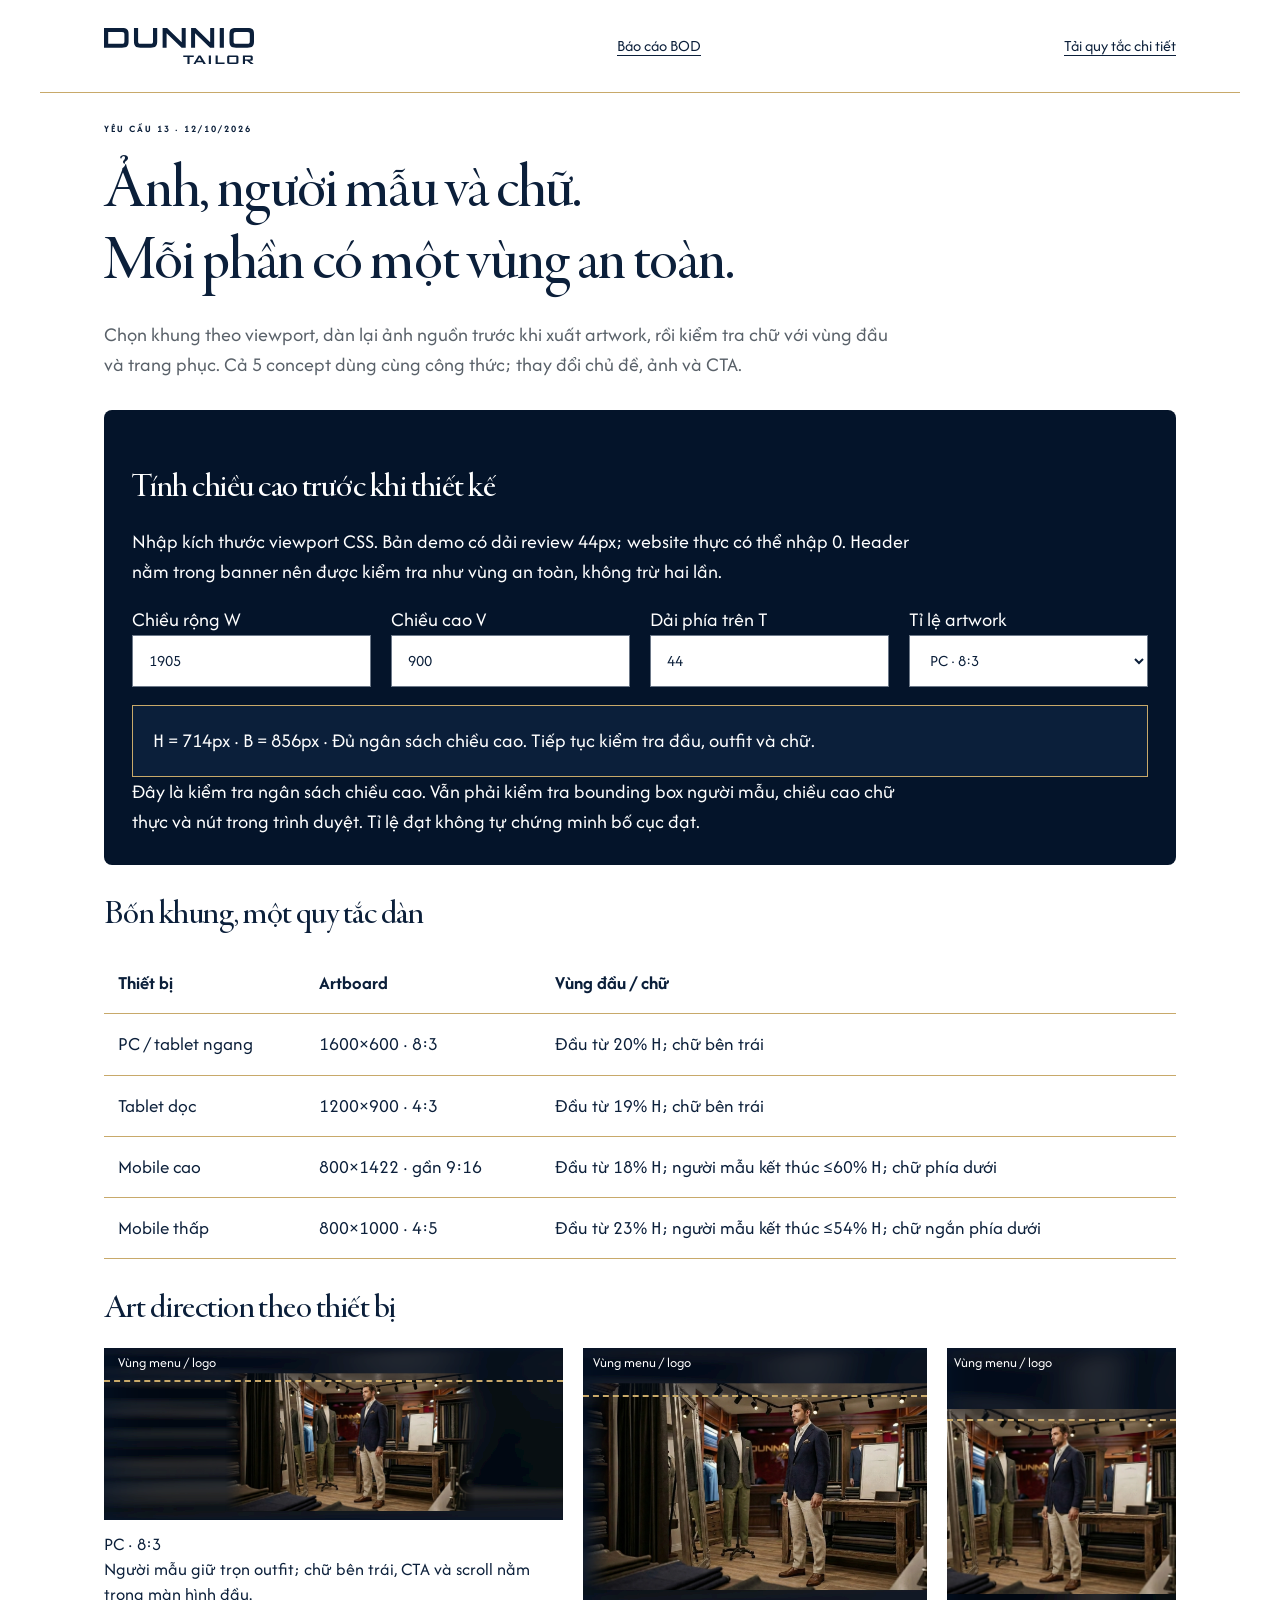
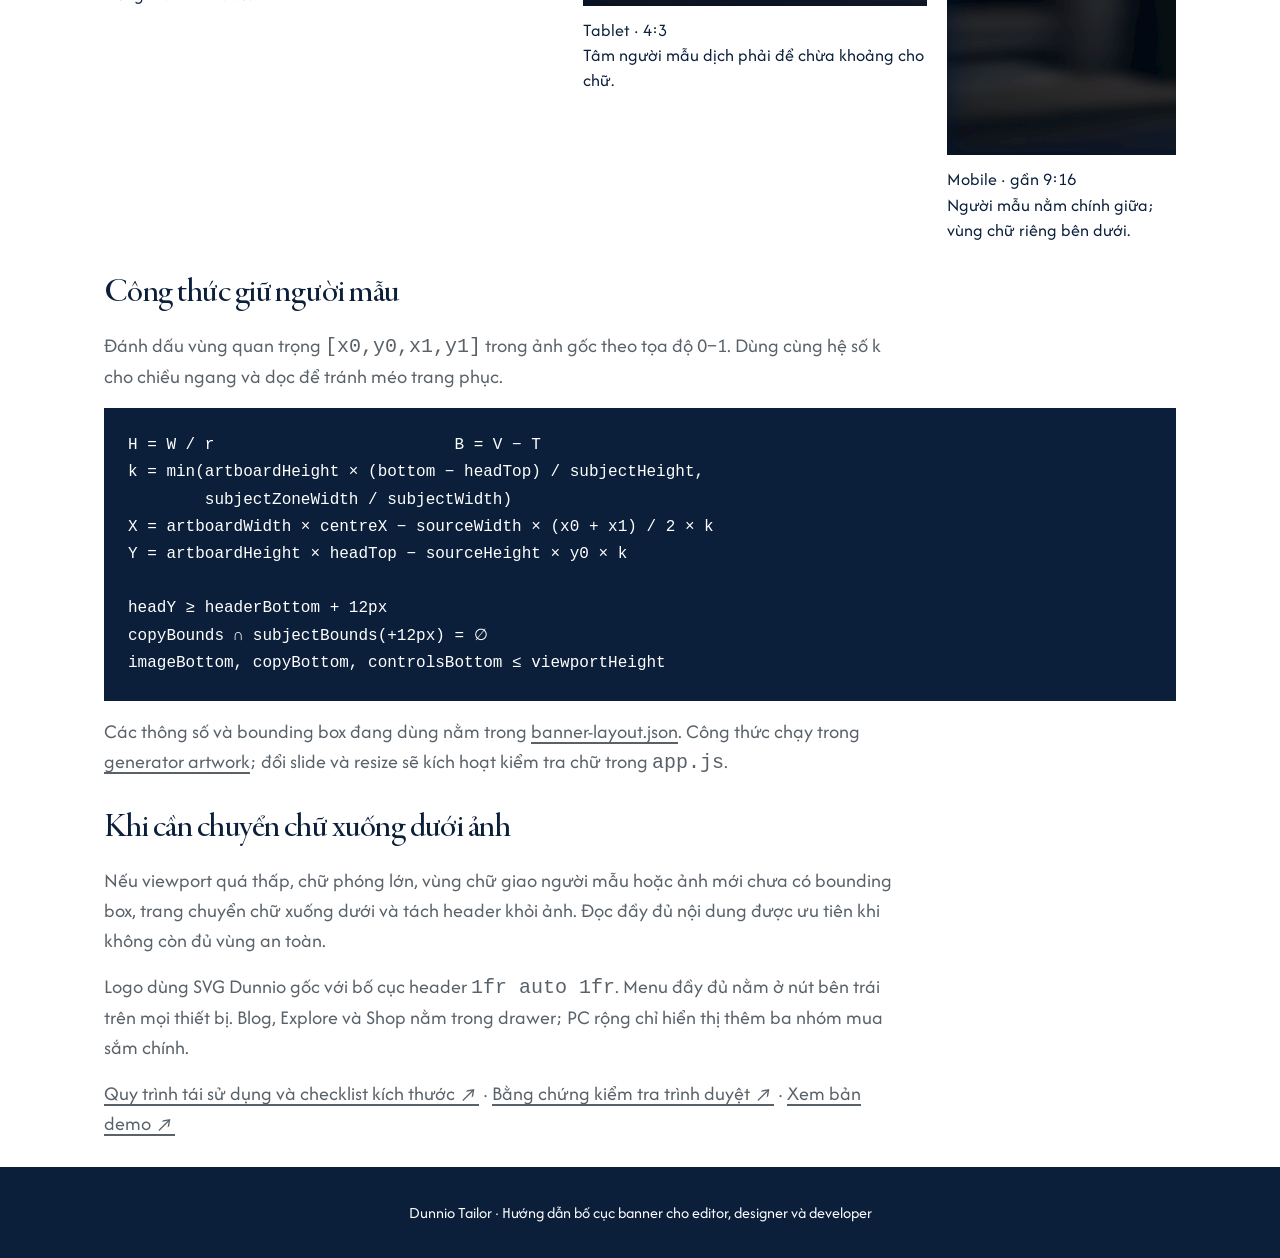
==== banner-guide.html @ e1c693ad "Document reusable responsive banner formula and publish the layout guide" ====
<!doctype html><html lang="vi"><head><meta charset="utf-8"><meta name="viewport" content="width=device-width,initial-scale=1"><title>Công thức banner responsive · Dunnio Tailor</title><link rel="stylesheet" href="assets/fonts.css"><link rel="stylesheet" href="assets/styles.css"><link rel="stylesheet" href="assets/brand.css"><style>
body{background:#fff;color:#0b1f3a}header,main{max-width:1200px;margin:auto;padding:28px 5%}header{display:flex;align-items:center;justify-content:space-between;gap:24px;border-bottom:1px solid #C8A96A}header img{width:150px}h1{font-size:clamp(38px,5vw,64px);margin:20px 0}h2{margin:30px 0 18px;font-size:36px}p,li,label,output{font-size:20px;line-height:1.5}p{max-width:80ch}a{text-decoration:underline;text-underline-offset:4px}.calculator{background:#04142a;color:white;padding:28px;border-radius:8px;margin:30px 0}.calculator label{display:block}.fields{display:grid;grid-template-columns:repeat(4,1fr);gap:20px;margin:18px 0}.calculator output{display:block;background:#0b1f3a;padding:20px;border:1px solid #C8A96A;color:white}.calculator p{color:white}pre{background:#0b1f3a;color:white;padding:24px;overflow:auto;white-space:pre-wrap;font-size:16px}.diagram{display:grid;grid-template-columns:1.6fr 1.2fr .8fr;gap:20px;align-items:start}.artboard{position:relative;line-height:0}.artboard img{width:100%}.artboard .safe-head{position:absolute;top:0;left:0;right:0;height:18%;border-bottom:2px dashed #C8A96A;background:#04142a55}.artboard .safe-head span{position:absolute;left:3%;top:5px;color:white;font:14px/1.4 Afacad}.diagram figure{margin:0}.diagram figcaption{font-size:18px;line-height:1.4;margin-top:12px}.table-scroll{overflow:auto}table{border-collapse:collapse;width:100%;font-size:19px}td,th{padding:14px;text-align:left;border-bottom:1px solid #C8A96A}footer{padding:32px 5%;background:#0b1f3a;color:white;text-align:center}@media(max-width:700px){.fields{grid-template-columns:1fr 1fr}.diagram{grid-template-columns:1fr}header{flex-wrap:wrap}.calculator{padding:20px}p,li,label,output{font-size:18px}}
</style></head><body><header><a href="index.html"><img src="assets/images/logo-navy.svg" alt="Dunnio Tailor"></a><a href="report.html#responsive-banner-formula">Báo cáo BOD</a><a href="docs/RESPONSIVE-BANNER-FORMULA.md">Tải quy tắc chi tiết</a></header><main><p class="eyebrow">YÊU CẦU 13 · 12/10/2026</p><h1>Ảnh, người mẫu và chữ.<br>Mỗi phần có một vùng an toàn.</h1><p>Chọn khung theo viewport, dàn lại ảnh nguồn trước khi xuất artwork, rồi kiểm tra chữ với vùng đầu và trang phục. Cả 5 concept dùng cùng công thức; thay đổi chủ đề, ảnh và CTA.</p>
<section class="calculator" aria-labelledby="calc-title"><h2 id="calc-title">Tính chiều cao trước khi thiết kế</h2><p>Nhập kích thước viewport CSS. Bản demo có dải review 44px; website thực có thể nhập 0. Header nằm trong banner nên được kiểm tra như vùng an toàn, không trừ hai lần.</p><div class="fields"><label for="screen-w">Chiều rộng W<input id="screen-w" type="number" min="200" max="6000" value="1905"></label><label for="screen-h">Chiều cao V<input id="screen-h" type="number" min="200" max="4000" value="900"></label><label for="strip-h">Dải phía trên T<input id="strip-h" type="number" min="0" max="300" value="44"></label><label for="art-ratio">Tỉ lệ artwork<select id="art-ratio"><option value="2.666666667">PC · 8:3</option><option value="1.777777778">So sánh · 16:9</option><option value="1.333333333">Tablet · 4:3</option><option value="0.562587904">Mobile · 800:1422</option><option value="0.8">Mobile thấp · 4:5</option></select></label></div><output id="calc-result" aria-live="polite"></output><p>Đây là kiểm tra ngân sách chiều cao. Vẫn phải kiểm tra bounding box người mẫu, chiều cao chữ thực và nút trong trình duyệt. Tỉ lệ đạt không tự chứng minh bố cục đạt.</p></section>
<h2>Bốn khung, một quy tắc dàn</h2><div class="table-scroll"><table><thead><tr><th>Thiết bị</th><th>Artboard</th><th>Vùng đầu / chữ</th></tr></thead><tbody><tr><td>PC / tablet ngang</td><td>1600×600 · 8:3</td><td>Đầu từ 20% H; chữ bên trái</td></tr><tr><td>Tablet dọc</td><td>1200×900 · 4:3</td><td>Đầu từ 19% H; chữ bên trái</td></tr><tr><td>Mobile cao</td><td>800×1422 · gần 9:16</td><td>Đầu từ 18% H; người mẫu kết thúc ≤60% H; chữ phía dưới</td></tr><tr><td>Mobile thấp</td><td>800×1000 · 4:5</td><td>Đầu từ 23% H; người mẫu kết thúc ≤54% H; chữ ngắn phía dưới</td></tr></tbody></table></div>
<h2>Art direction theo thiết bị</h2><div class="diagram"><figure><div class="artboard"><img src="assets/banners/fit-concierge-desktop.svg?v=balanced-20261012-r2" alt="Ảnh PC: người mẫu ở vùng trung tâm, chừa vùng chữ bên trái"><div class="safe-head" style="height:20%"><span>Vùng menu / logo</span></div></div><figcaption>PC · 8:3<br>Người mẫu giữ trọn outfit; chữ bên trái, CTA và scroll nằm trong màn hình đầu.</figcaption></figure><figure><div class="artboard"><img src="assets/banners/fit-concierge-tablet.svg?v=balanced-20261012-r2" alt="Artboard tablet với vùng đầu an toàn"><div class="safe-head" style="height:19%"><span>Vùng menu / logo</span></div></div><figcaption>Tablet · 4:3<br>Tâm người mẫu dịch phải để chừa khoảng cho chữ.</figcaption></figure><figure><div class="artboard"><img src="assets/banners/fit-concierge-mobile.svg?v=balanced-20261012-r2" alt="Artboard mobile với người mẫu ở giữa và vùng chữ phía dưới"><div class="safe-head"><span>Vùng menu / logo</span></div></div><figcaption>Mobile · gần 9:16<br>Người mẫu nằm chính giữa; vùng chữ riêng bên dưới.</figcaption></figure></div>
<h2>Công thức giữ người mẫu</h2><p>Đánh dấu vùng quan trọng <code>[x0,y0,x1,y1]</code> trong ảnh gốc theo tọa độ 0–1. Dùng cùng hệ số k cho chiều ngang và dọc để tránh méo trang phục.</p><pre>H = W / r                         B = V − T
k = min(artboardHeight × (bottom − headTop) / subjectHeight,
        subjectZoneWidth / subjectWidth)
X = artboardWidth × centreX − sourceWidth × (x0 + x1) / 2 × k
Y = artboardHeight × headTop − sourceHeight × y0 × k

headY ≥ headerBottom + 12px
copyBounds ∩ subjectBounds(+12px) = ∅
imageBottom, copyBottom, controlsBottom ≤ viewportHeight</pre><p>Các thông số và bounding box đang dùng nằm trong <a href="assets/banner-layout.json">banner-layout.json</a>. Công thức chạy trong <a href="tools/fashion-heroes.cjs">generator artwork</a>; đổi slide và resize sẽ kích hoạt kiểm tra chữ trong <code>app.js</code>.</p>
<h2>Khi cần chuyển chữ xuống dưới ảnh</h2><p>Nếu viewport quá thấp, chữ phóng lớn, vùng chữ giao người mẫu hoặc ảnh mới chưa có bounding box, trang chuyển chữ xuống dưới và tách header khỏi ảnh. Đọc đầy đủ nội dung được ưu tiên khi không còn đủ vùng an toàn.</p><p>Logo dùng SVG Dunnio gốc với bố cục header <code>1fr auto 1fr</code>. Menu đầy đủ nằm ở nút bên trái trên mọi thiết bị. Blog, Explore và Shop nằm trong drawer; PC rộng chỉ hiển thị thêm ba nhóm mua sắm chính.</p><p><a href="docs/RESPONSIVE-BANNER-FORMULA.md">Quy trình tái sử dụng và checklist kích thước ↗</a> · <a href="docs/responsive-banner-verification.json">Bằng chứng kiểm tra trình duyệt ↗</a> · <a href="v5-fit-concierge.html?v=balanced-20261012-r2">Xem bản demo ↗</a></p></main><footer>Dunnio Tailor · Hướng dẫn bố cục banner cho editor, designer và developer</footer><script>
(()=>{const fields=['screen-w','screen-h','strip-h','art-ratio'].map(id=>document.getElementById(id)),out=document.getElementById('calc-result');function update(){const [w,v,t,r]=fields.map(n=>Number(n.value));if(!fields.every(n=>n.checkValidity())||r<=0){out.textContent='Nhập các kích thước hợp lệ để tính lại.';return}const h=w/r,b=v-t;out.textContent='H = '+h.toFixed(0)+'px · B = '+b.toFixed(0)+'px · '+(h<=b?'Đủ ngân sách chiều cao. Tiếp tục kiểm tra đầu, outfit và chữ.':'Vượt ngân sách '+(h-b).toFixed(0)+'px. Chọn khung ngang hơn hoặc chuyển chữ xuống dưới ảnh.')}fields.forEach(n=>n.addEventListener('input',update));update()})();
</script></body></html>
---- assets/fonts.css ----
/* Exact font assets from the existing Dunnio Tailor clone. */
@font-face {
  font-family: "Garamon Pro Display";
  font-style: normal;
  font-weight: 400;
  font-display: swap;
  src: url("fonts/GaramondPremrPro.woff2") format("woff2");
}

@font-face {
  font-family: "Afacad";
  font-style: normal;
  font-weight: 400;
  font-display: swap;
  src: url("fonts/Afacad-Regular.woff2") format("woff2");
}

@font-face {
  font-family: "Afacad";
  font-style: normal;
  font-weight: 500;
  font-display: swap;
  src: url("fonts/Afacad-Medium.woff2") format("woff2");
}

@font-face {
  font-family: "Afacad";
  font-style: normal;
  font-weight: 600;
  font-display: swap;
  src: url("fonts/Afacad-SemiBold.woff2") format("woff2");
}

@font-face {
  font-family: "Afacad";
  font-style: normal;
  font-weight: 700;
  font-display: swap;
  src: url("fonts/Afacad-Bold.woff2") format("woff2");
}
---- assets/styles.css ----
/* Shared foundations; each concept changes composition, hierarchy, colour and type. */
*{box-sizing:border-box}html{scroll-behavior:smooth;scroll-padding-top:100px}body{margin:0;color:#17232c;background:#f7f5ef;font:15px/1.65 var(--font-secondary)}button,input,select,textarea{font:inherit}button,a,input,select{ -webkit-tap-highlight-color:transparent}button{cursor:pointer}a{color:inherit;text-decoration:none}img{display:block;max-width:100%;height:auto}button{border:0}button:disabled{cursor:default}button:focus-visible,a:focus-visible,input:focus-visible,select:focus-visible{outline:3px solid #a87129;outline-offset:4px}[hidden]{display:none!important}h1,h2,h3,p{margin:0}p+p{margin-top:16px}h1,h2{font-family:var(--font-primary);font-weight:400;line-height:1.08;letter-spacing:-.035em}h1{font-size:clamp(44px,5.2vw,82px)}h2{font-size:clamp(34px,3.2vw,52px)}h3{font-size:19px;font-weight:500;line-height:1.3}p{color:var(--muted,#596169)}fieldset{border:0;padding:0;margin:0}legend{font-weight:600;display:block;margin-bottom:17px}input,select,textarea{width:100%;min-height:50px;border:1px solid #b9bfb9;border-radius:0;padding:12px;background:#fff;color:#17232c}.theme{--ink:#182731;--paper:#f6f2e9;--wash:#eae4d9;--accent:#84663e;--muted:#62635e;--line:#d7d0c4;--button:#25342d;background:var(--paper);color:var(--ink)}.theme-2{--ink:#252b28;--paper:#fafaf6;--wash:#ebeee7;--accent:#5a6544;--muted:#62665f;--line:#d6dacd;--button:#364937}.theme-3{--ink:#473629;--paper:#fcf8f3;--wash:#f0e8df;--accent:#8d644c;--muted:#71675d;--line:#dfd1c4;--button:#704a35}.theme-4{--ink:#11273b;--paper:#fff;--wash:#eff1f3;--accent:#685441;--muted:#61676d;--line:#d7dce1;--button:#122b43}.theme-5{--ink:#233d36;--paper:#f6faf7;--wash:#e7efe9;--accent:#476e5e;--muted:#5c6b63;--line:#ccdacf;--button:#285446}.theme-2 h1,.theme-2 h2{font-family:var(--font-secondary);letter-spacing:-.06em;font-weight:500}.theme-4 h1{font-family:var(--font-secondary);font-weight:500;letter-spacing:-.05em}.theme-5 h2{letter-spacing:-.025em}.skip-link{position:fixed;top:8px;left:8px;z-index:50;transform:translateY(-150%);padding:12px;background:#fff;color:#17232c}.skip-link:focus{transform:none}.eyebrow{font-size:10px;font-weight:700;letter-spacing:.2em;line-height:1.5;color:var(--accent);margin-bottom:21px;text-transform:uppercase}.fine{font-size:12px;line-height:1.6;color:var(--muted)}.lede{font-size:17px;max-width:570px;line-height:1.75;margin-top:23px}.text-link{font-size:13px;font-weight:600;display:inline-block;border-bottom:1px solid var(--line);padding:8px 0}.text-link:hover{border-color:currentColor}.button{display:inline-flex;align-items:center;justify-content:center;gap:10px;min-height:50px;padding:14px 24px;background:var(--button);color:#fff;font-size:13px;font-weight:600;border:1px solid var(--button);line-height:1.4;text-align:center;transition:background .15s,transform .15s}.button:hover{filter:brightness(1.12);transform:translateY(-1px)}.button.secondary{background:transparent;color:var(--ink);border-color:var(--ink)}.actions{display:flex;gap:12px;flex-wrap:wrap;margin-top:32px}.concept-strip{display:flex;justify-content:space-between;padding:8px 4.2%;font-size:10px;background:#15252f;color:#fff;letter-spacing:.04em}.concept-strip span{color:#d8ccb2}.concept-strip a{min-height:20px;display:flex;align-items:center}.announcement{background:var(--wash);text-align:center;padding:7px 20px;font-size:10px;letter-spacing:.08em}.site-header{height:95px;display:flex;align-items:center;justify-content:space-between;gap:35px;padding:0 4.2%;background:var(--paper);border-bottom:1px solid var(--line);position:sticky;top:0;z-index:20}.wordmark{font-family:var(--font-secondary);font-size:30px;font-weight:700;letter-spacing:.13em;line-height:1.1;display:inline-block}.wordmark span{display:block;text-align:right;font-size:9px;letter-spacing:.34em;margin-top:2px}.desktop-nav{display:flex;gap:28px;align-items:center;font-size:12px}.desktop-nav a{padding:20px 0}.desktop-nav a:hover{color:var(--accent)}.header-actions{display:flex;align-items:center;gap:18px}.header-advice{font-size:12px;border-bottom:1px solid var(--ink);padding:7px 0}.menu-toggle{display:none;width:44px;height:44px;background:none;padding:11px}.menu-toggle span{height:1px;background:var(--ink);display:block;margin:6px 0}.mobile-nav{position:fixed;inset:0;z-index:40;background:var(--paper);padding:75px 30px 35px;overflow:auto}.mobile-nav>a{display:block;border-bottom:1px solid var(--line);padding:14px 0;font-size:23px;font-family:var(--font-primary)}.menu-close{position:absolute;top:18px;right:20px;background:transparent;font-size:35px;min-width:44px;min-height:44px;color:var(--ink)}.hero{display:grid;grid-template-columns:48% 52%;position:relative}.hero-copy{padding:clamp(35px,5.5vw,85px) 8.8%;display:flex;flex-direction:column;justify-content:center}.hero-copy h1{margin-bottom:26px}.hero-description{font-size:16px;line-height:1.8;max-width:440px}.hero-copy .eyebrow{max-width:420px}.hero-note{display:flex;align-items:center;gap:13px;font-size:9px;letter-spacing:.13em;color:var(--muted);margin-top:36px}.tiny-line{width:35px;height:1px;background:var(--accent)}.hero-media{display:flex;flex-direction:column;justify-content:center;background:var(--wash);min-width:0}.hero-media picture{display:block;width:100%;line-height:0}.hero-media picture img{display:block;width:100%;height:auto;max-height:none;object-fit:contain}.hero-caption{display:flex;justify-content:space-between;gap:16px;font-size:9px;letter-spacing:.1em;padding:13px 25px;color:var(--ink)}.hero-caption span:last-child{font-style:italic;letter-spacing:0}.hero-1 .hero-copy{background:var(--paper)}.hero-1 .hero-media{margin:28px 28px 28px 0;align-self:center}.hero-2 .hero-copy{padding-left:8.8%;background:#fafaf6}.hero-2 .hero-media{border-left:1px solid var(--line)}.hero-2 .hero-note{font-size:11px;letter-spacing:0}.hero-3{display:flex;flex-direction:column}.hero-3 .hero-media{order:0}.hero-3 .hero-copy{position:absolute;z-index:2;left:0;top:0;width:50%;height:calc(100% - 39px);padding:4% 4.2%;background:linear-gradient(90deg,rgba(26,31,31,.94),rgba(26,31,31,.60) 72%,transparent);color:#fff}.hero-3 .hero-copy h1{font-size:clamp(44px,4.4vw,72px)}.hero-3 .hero-copy p,.hero-3 .hero-note{color:#fff}.hero-3 .hero-copy .eyebrow{color:#e4cfb6}.hero-3 .button{background:#f5e8d7;border-color:#f5e8d7;color:#473629}.hero-3 .button.secondary{color:#fff;background:transparent;border-color:#fff}.hero-3 .hero-note{margin-top:20px}.hero-4{background:#122b43;color:#fff;grid-template-columns:50% 50%}.hero-4 .hero-copy p,.hero-4 .hero-note{color:#e4e8eb}.hero-4 .hero-copy .eyebrow{color:#d7c4a9}.hero-4 .button{color:#142b40;background:#fff;border-color:#fff}.hero-4 .button.secondary{background:transparent;color:#fff;border-color:#b8c2cd}.hero-4 .hero-media{margin:30px 30px 30px 0;background:#e8e3db;align-self:center}.hero-5{padding:35px 4.2%;gap:5%;grid-template-columns:50% 45%}.hero-5 .hero-copy{padding:25px 0}.hero-5 .hero-media{border-radius:100px 0 0 0;overflow:hidden;align-self:center}.hero-5 .hero-copy h1{font-size:clamp(44px,4.8vw,74px)}.intro-line{display:flex;justify-content:space-around;gap:22px;padding:23px 5%;font-size:10px;letter-spacing:.13em;border-bottom:1px solid var(--line)}.section{padding:85px 4.2%;max-width:1680px;margin:0 auto}.section-head{display:flex;justify-content:space-between;align-items:flex-end;gap:30px;margin-bottom:40px}.section-head>.text-link{flex-shrink:0}.section-head .lede{max-width:620px}.section-head .eyebrow{margin-bottom:15px}.products{padding-bottom:65px}.rail-controls{display:flex;align-items:center;justify-content:space-between;font-size:11px;letter-spacing:.04em;margin:0 0 20px}.rail-controls>div{display:flex;gap:10px}.circle{width:44px;height:44px;border:1px solid var(--line);background:transparent;border-radius:50%;color:var(--ink);font-size:19px}.circle:hover{background:var(--wash)}.product-rail{display:grid;grid-auto-flow:column;grid-auto-columns:calc((100% - 80px)/5);gap:20px;overflow-x:auto;scroll-snap-type:x mandatory;padding-bottom:18px;scrollbar-width:thin;scrollbar-color:var(--accent) var(--wash)}.product-card{scroll-snap-align:start;min-width:0}.product-image{position:relative;overflow:hidden;background:#e9e9e9}.product-image img{width:100%;aspect-ratio:351/597;object-fit:contain;transition:transform .35s}.product-card:hover .product-image img{transform:scale(1.03)}.image-arrow{position:absolute;bottom:14px;right:14px;width:34px;height:34px;display:grid;place-items:center;background:var(--paper);color:var(--ink);border-radius:50%}.product-meta{display:flex;justify-content:space-between;gap:10px;margin-top:20px;align-items:baseline}.product-meta h3{font-size:15px}.product-meta strong{font-size:12px;font-weight:500;white-space:nowrap}.product-card>p{font-size:12px;margin-top:6px;max-width:220px}.products>.fine{margin-top:18px;max-width:880px}.craft-section{background:var(--wash);max-width:none}.craft-grid{display:grid;grid-template-columns:1fr 1fr;gap:9%;align-items:center}.craft-photo{position:relative}.craft-photo>img{width:100%;aspect-ratio:4/3;object-fit:cover}.photo-caption{position:absolute;bottom:0;left:0;padding:12px 18px;background:rgba(16,29,27,.9);color:#fff;font-size:9px;letter-spacing:.15em}.craft-copy h2{margin-bottom:25px}.craft-copy .lede{margin-top:0}.craft-copy>p:not(.eyebrow){max-width:480px}.craft-links{display:flex;gap:25px;flex-wrap:wrap;margin-top:26px}.detail-line{display:flex;gap:30px;font-size:11px;letter-spacing:.06em;border-top:1px solid var(--line);padding-top:20px;margin-top:34px}.steps{display:grid;grid-template-columns:repeat(4,1fr);gap:35px}.steps article{border-top:1px solid var(--line);padding-top:20px}.step-number{display:block;color:var(--accent);font-family:var(--font-primary);font-size:36px;margin-bottom:25px}.steps h3{margin-bottom:16px}.steps p{font-size:14px;max-width:260px;margin-bottom:15px}.looks-section{background:var(--ink);color:var(--paper);max-width:none}.looks-section p{color:#c9cec8}.looks-section .eyebrow{color:#d3bea1}.looks-section .text-link{border-color:#63706b}.look-rail{display:grid;grid-auto-flow:column;grid-auto-columns:calc((100% - 66px)/4);gap:22px;overflow:auto;scroll-snap-type:x mandatory;scrollbar-width:thin;padding-bottom:15px}.look-card{scroll-snap-align:start;min-width:0}.look-card>div{position:relative;overflow:hidden}.look-card img{width:100%;aspect-ratio:2/3;object-fit:cover;transition:transform .3s}.look-card:hover img{transform:scale(1.03)}.look-label{position:absolute;bottom:12px;left:12px;background:var(--paper);color:var(--ink);font-size:9px;font-weight:700;letter-spacing:.1em;padding:9px 13px}.look-card h3{margin-top:18px;font-family:var(--font-primary);font-size:23px}.look-card p{font-size:13px;margin-top:6px}.looks-section>.fine{margin-top:15px}.fabric-grid{display:grid;grid-template-columns:repeat(3,1fr);gap:28px}.fabric-swatch{background:repeating-linear-gradient(45deg,transparent 0px,rgba(255,255,255,.12) 1px,transparent 2px,transparent 4px),repeating-linear-gradient(-45deg,transparent 0px,rgba(0,0,0,.08) 1px,transparent 2px,transparent 4px),var(--cloth);height:190px;position:relative}.fabric-swatch span{position:absolute;bottom:16px;left:20px;color:#fff;font:32px var(--font-primary)}.swatch-1{background:repeating-linear-gradient(90deg,transparent 0px,#ffffff33 1px,transparent 2px,transparent 6px),repeating-linear-gradient(0deg,transparent 0px,#00000022 1px,transparent 2px,transparent 5px),var(--cloth)}.fabric h3{font-family:var(--font-primary);font-size:27px;margin-top:20px}.fabric p{font-size:13px;margin:10px 0;max-width:300px}.fabrics-section>.fine{margin-top:26px}.journal-section{border-top:1px solid var(--line)}.journal-grid{display:grid;grid-template-columns:1fr 1fr;gap:35px}.journal-grid>a{display:grid;grid-template-columns:53% 47%;background:var(--wash);align-items:center}.journal-grid img{width:100%;height:100%;object-fit:cover;min-height:220px}.journal-grid>a>div{padding:30px}.journal-grid h3{font-family:var(--font-primary);font-size:26px;line-height:1.2;margin-bottom:15px}.journal-grid .eyebrow{font-size:9px}.studio-section{display:grid;grid-template-columns:30% 65%;gap:5%;background:var(--wash);max-width:none}.studio-intro p:not(.eyebrow){margin:23px 0}.demo-chip{font-size:10px;border:1px solid var(--line);padding:8px 12px;display:inline-block}.studio-board{background:var(--paper);display:grid;grid-template-columns:45% 55%;border:1px solid var(--line)}.studio-model{background:#e6e6e6;position:relative;display:grid;place-items:center}.studio-model>img{width:100%;max-height:475px;object-fit:contain}.studio-model>span{position:absolute;bottom:15px;left:15px;background:var(--paper);padding:8px 12px;font-size:11px}.studio-options{padding:35px}.studio-options fieldset{margin-bottom:30px}.studio-options legend{font-size:13px}.studio-options p{font-size:13px}.swatch-buttons{display:flex;gap:14px;padding:4px}.color-button{width:39px;height:39px;background:var(--swatch);border-radius:50%;border:4px solid var(--paper);outline:1px solid var(--line)}.color-button.selected{outline:2px solid var(--ink)}.filter-tabs{display:flex;gap:7px;flex-wrap:wrap;margin-bottom:23px}.filter-tabs button{padding:10px 14px;min-height:44px;background:transparent;border:1px solid var(--line);color:var(--ink);font-size:12px}.filter-tabs button[aria-pressed=true]{background:var(--ink);color:var(--paper);border-color:var(--ink)}.studio-options>.fine{margin-top:15px}.occasion-grid{display:grid;grid-template-columns:repeat(3,1fr);gap:30px}.occasion-grid>a{background:var(--wash)}.occasion-grid img{width:100%;aspect-ratio:4/5;object-fit:cover}.occasion-grid>a:nth-child(2) img{object-fit:contain;background:#e9e9e9}.occasion-grid>a>div{padding:28px}.occasion-grid h3{font-size:30px;font-family:var(--font-primary)}.occasion-grid p{font-size:14px;margin-top:10px}.occasion-grid .eyebrow{font-size:9px;margin-bottom:12px}.planner-section{display:grid;grid-template-columns:1fr 1fr;gap:12%;background:var(--wash);max-width:none}.planner-section>div>p:last-child{margin-top:22px;max-width:500px;font-size:14px}.planner-form{background:var(--paper);padding:35px;align-self:center}.planner-form label{display:block;font-size:13px;margin-bottom:8px}.planner-form input,.planner-form select{margin-bottom:23px}.planner-form>.fine{margin-top:14px}.result{font-size:13px;line-height:1.65;margin-top:18px}.result a{font-weight:600;display:inline-block;border-bottom:1px solid currentColor;padding:8px 0}.wardrobe-section{display:grid;grid-template-columns:1fr 1.3fr;gap:10%;background:var(--wash);max-width:none}.wardrobe-list>a{display:flex;gap:25px;border-bottom:1px solid var(--line);padding:25px 0;align-items:center}.wardrobe-list>a>span:first-child{font:28px var(--font-primary);color:var(--accent)}.wardrobe-list>a>span:last-child{margin-left:auto}.wardrobe-list h3{font-size:23px;font-family:var(--font-primary)}.wardrobe-list p{font-size:13px;margin-top:8px}.finder-section{display:grid;grid-template-columns:1fr 1fr;gap:10%;background:var(--wash);max-width:none}.finder-section>div>p:last-child{font-size:13px;margin-top:25px}.finder-panel{padding:35px;background:var(--paper);border:1px solid var(--line)}.finder-panel fieldset{margin-bottom:25px}.finder-panel legend{font-size:13px}.choice-grid{display:grid;grid-template-columns:1fr 1fr;gap:12px}.choice-grid button{padding:15px 10px;min-height:54px;background:transparent;border:1px solid var(--line);font-size:13px;color:var(--ink)}.choice-grid button[aria-pressed=true]{background:var(--button);color:#fff;border-color:var(--button)}.support-grid{display:grid;grid-template-columns:repeat(3,1fr);gap:26px}.support-grid article{padding:35px;background:var(--wash)}.large-symbol{font:45px var(--font-primary);display:block;margin-bottom:20px}.support-grid h3{font:27px var(--font-primary);margin-bottom:20px}.support-grid p{font-size:14px;margin-bottom:20px}.faq-section{display:grid;grid-template-columns:1fr 1.6fr;gap:12%;border-top:1px solid var(--line)}.faq-section>div>p:not(.eyebrow){margin:23px 0}.faq-list details{border-bottom:1px solid var(--line)}.faq-list details:first-child{border-top:1px solid var(--line)}.faq-list summary{list-style:none;display:flex;justify-content:space-between;gap:25px;padding:23px 0;cursor:pointer;font-size:15px}.faq-list summary::-webkit-details-marker{display:none}.faq-list summary span{font-size:23px;color:var(--accent);line-height:1}.faq-list details[open] summary span{transform:rotate(45deg)}.faq-list details>div{padding:0 35px 23px 0;color:var(--muted);font-size:14px}.faq-list a{text-decoration:underline;text-underline-offset:3px}.closing-section{padding:70px 20px;text-align:center;background:var(--wash)}.closing-section h2{font-size:clamp(34px,3.2vw,52px)}.closing-section .actions{justify-content:center}.usp-section{background:var(--paper);padding:45px 4.2%;border-bottom:1px solid var(--line)}.usp-inner{display:grid;grid-template-columns:repeat(4,1fr);gap:35px;max-width:1600px;margin:auto}.usp-item{padding-right:25px;border-right:1px solid var(--line)}.usp-item:last-child{border:0}.usp-icon{font:24px var(--font-primary);color:var(--accent);display:block;margin-bottom:18px}.usp-item h3{font-size:16px;margin-bottom:10px}.usp-item p{font-size:12px;max-width:240px}.usp-item .text-link{font-size:11px;margin-top:8px}.footer{background:#102333;color:#fff;padding:60px 4.2% 24px}.theme-1 .footer{background:#1b2c23}.theme-2 .footer{background:#222d22}.theme-3 .footer{background:#3e2e23}.theme-5 .footer{background:#17372d}.footer-grid{display:grid;grid-template-columns:2fr 1fr 1fr 1fr;gap:60px;max-width:1600px;margin:auto}.footer h3{font-size:13px;font-weight:600;margin-bottom:20px}.footer-link{display:block;font-size:12px;padding:5px 0;color:#d6dedf}.footer-brand .wordmark{margin-bottom:25px}.footer-brand p{font-size:13px;color:#c1cfcb;margin-bottom:20px}.footer-brand>a:not(.wordmark){font-size:13px;display:block;line-height:2}.footer-bottom{display:flex;justify-content:space-between;gap:25px;font-size:10px;color:#acbcb8;border-top:1px solid #ffffff22;padding-top:24px;margin-top:50px}.footer-bottom>div{display:flex;gap:25px;align-items:center}.footer-bottom .footer-link{font-size:10px}.mobile-cta{display:none}.theme-1 .product-image{border-radius:90px 90px 0 0}.theme-1 .products .section-head{max-width:900px}.theme-2 .look-card h3{font-family:var(--font-secondary);font-size:19px}.theme-2 .steps{gap:0}.theme-2 .steps article{padding:25px;border:1px solid var(--line)}.theme-3 .looks-section{background:#ece3d7;color:var(--ink)}.theme-3 .looks-section p{color:var(--muted)}.theme-3 .looks-section .eyebrow{color:var(--accent)}.theme-3 .look-rail{grid-auto-columns:calc((100% - 66px)/4)}.theme-3 .craft-section{background:var(--paper)}.theme-4 .product-meta{display:block}.theme-4 .product-meta strong{display:block;margin-top:5px}.theme-4 .products{padding-top:60px}.theme-5 .support-grid article{border-radius:0 35px 0 0}.theme-5 .hero-note{letter-spacing:.06em}.theme-5 .product-image{border:1px solid var(--line)}
/* Review hub */
.hub{background:#eeeee7;--ink:#1c3028;--muted:#646b64;--line:#cdd2c7;--accent:#596948;--button:#273e31;min-height:100vh}.hub-header{display:flex;align-items:center;justify-content:space-between;padding:28px 5%;border-bottom:1px solid var(--line);gap:20px}.hub-header .wordmark{font-size:25px}.hub-links{display:flex;gap:28px;font-size:12px}.hub-intro{padding:70px 5% 50px;display:grid;grid-template-columns:1.5fr 1fr;gap:8%;align-items:end}.hub-intro h1{font-size:clamp(50px,6vw,85px)}.hub-intro p{font-size:16px;max-width:450px}.hub-intro .eyebrow{font-size:11px}.hub-intro .pill{display:inline-block;padding:7px 12px;border:1px solid var(--line);margin-top:20px;font-size:11px}.concept-grid{display:grid;grid-template-columns:repeat(2,1fr);gap:40px;padding:0 5% 65px}.concept-card{background:#fff;min-width:0}.concept-card:last-child{grid-column:1/-1;display:grid;grid-template-columns:1fr 1fr}.concept-thumb{position:relative;overflow:hidden;background:#ddd;aspect-ratio:16/10}.concept-thumb img{width:100%;height:100%;object-fit:cover;object-position:top}.concept-thumb .thumb-number{position:absolute;left:20px;top:20px;padding:9px 13px;background:#fff;font-size:12px}.concept-card .card-copy{padding:30px}.card-copy h2{font-size:34px}.card-copy .eyebrow{margin-bottom:11px}.card-copy p{margin-top:18px;font-size:14px;max-width:520px}.card-copy .actions{margin-top:22px}.hub-review{border-top:1px solid var(--line);padding:60px 5%;background:#e2e5da}.hub-review h2{font-size:38px;margin-bottom:23px}.hub-review>p{max-width:650px}.review-controls{display:flex;gap:15px;align-items:center;flex-wrap:wrap;margin:30px 0 20px}.review-controls label{font-size:12px}.review-controls select{width:250px}.review-controls button{min-height:44px;padding:9px 16px;border:1px solid var(--line);background:#fff;color:var(--ink)}.review-controls button[aria-pressed=true]{background:var(--ink);color:#fff}.viewport-stage{overflow:auto;border:1px solid #b9c1b1;background:#bfc5ba;padding:20px}.viewport-stage iframe{display:block;background:#fff;border:0;margin:0 auto;width:1440px;height:840px}.hub-note{padding:30px 5%;display:flex;justify-content:space-between;gap:20px;font-size:12px;border-top:1px solid var(--line)}
/* BOD document and banner lab */
.document{background:#f7f6f0;--ink:#24332b;--muted:#5f6860;--accent:#67734e;--line:#d4d9cb;--button:#29402f}.doc-layout{display:grid;grid-template-columns:220px minmax(0,1fr);max-width:1400px;margin:auto}.doc-nav{padding:45px 20px;position:sticky;top:0;align-self:start;max-height:100vh;overflow:auto;font-size:12px}.doc-nav a{display:block;padding:8px;border-bottom:1px solid var(--line)}.doc-content{padding:55px 60px 80px;min-width:0}.doc-content h1{font-size:62px;margin:0 0 30px}.doc-content h2{font-size:36px;margin:0 0 25px}.doc-content h3{font-weight:600;font-size:18px;margin:25px 0 12px}.doc-content p{font-size:14px;max-width:920px;margin-bottom:17px}.doc-content section{padding:45px 0;border-bottom:1px solid var(--line);scroll-margin-top:30px}.doc-content ul,.doc-content ol{padding-left:23px;color:var(--muted);font-size:14px}.doc-content li{margin-bottom:12px}.doc-content a{border-bottom:1px solid #a0ad95}.doc-content .button{color:#fff}.doc-content table{border-collapse:collapse;width:100%;font-size:12px;line-height:1.65;margin:23px 0}.doc-content th{text-align:left;background:#e4e8da;font-weight:600}.doc-content th,.doc-content td{padding:13px;border:1px solid var(--line);vertical-align:top}.table-scroll{overflow:auto}.callout{background:#e8ecdf;padding:24px;border-left:3px solid var(--accent);margin:25px 0}.callout p:last-child{margin-bottom:0}.palette{display:flex;gap:14px;flex-wrap:wrap;margin:20px 0}.palette span{display:flex;align-items:center;gap:8px;font-size:12px}.palette i{display:inline-block;width:30px;height:30px;border:1px solid #0002;background:var(--color)}.doc-shot{width:100%;border:1px solid var(--line);margin:25px 0}.doc-content code{background:#e5e8de;padding:2px 5px;font:12px Consolas,monospace}.doc-content pre{background:#25342d;color:#fff;padding:23px;overflow:auto;font:12px/1.8 Consolas,monospace}.doc-content pre code{background:none;color:inherit;padding:0}.lab-wrap{padding:55px 5%;max-width:1400px;margin:auto}.lab-wrap h1{font-size:58px;margin-bottom:25px}.lab-grid{display:grid;grid-template-columns:360px 1fr;gap:35px;margin-top:40px}.lab-controls{background:#e8ecdf;padding:25px;align-self:start}.lab-controls label{display:block;font-size:13px;margin:18px 0 8px}.lab-controls input{font-size:11px;padding:8px}.lab-controls .fine{margin-top:17px}.lab-picture{background:#d8dece;overflow:hidden}.lab-picture picture img{width:100%;height:auto;display:block;object-fit:contain}.lab-stats{font-size:12px;margin-top:16px;padding:18px;background:#e8ecdf}.lab-controls .button{margin-top:20px}.ratio-button-grid{display:flex;gap:8px;flex-wrap:wrap}.ratio-button-grid button{padding:10px 14px;min-height:44px;border:1px solid #b4bea7;background:#fff}.ratio-button-grid button[aria-pressed=true]{background:#29402f;color:#fff}.lab-mobile{max-width:390px;margin:auto}
@media(min-width:1800px){.hero-copy{padding-left:12%}.hero-3 .hero-copy{padding-left:6%}}
@media(max-width:1199px){.desktop-nav{gap:18px}.site-header{gap:18px;height:85px}.wordmark{font-size:26px}.hero-copy{padding:45px 8%}.hero-copy h1{font-size:56px}.hero-description{font-size:15px}.hero-copy .eyebrow{font-size:9px}.hero-note{margin-top:25px}.hero-3 .hero-copy{width:60%}.hero-3 .hero-copy h1{font-size:47px}.hero-3 .hero-description{font-size:14px;line-height:1.55}.hero-3 .actions{margin-top:20px}.hero-3 .button{padding:11px 15px;min-height:44px}.product-rail{grid-auto-columns:calc((100% - 60px)/4)}.product-meta{display:block}.product-meta strong{display:block;margin-top:6px}.section{padding:65px 4.2%}.steps{gap:23px}.studio-section{grid-template-columns:30% 66%;gap:4%}.studio-options{padding:24px}.studio-board{grid-template-columns:40% 60%}.journal-grid>a{display:block}.journal-grid img{height:210px}.footer-grid{gap:35px}.concept-card:last-child{display:block;grid-column:auto}.concept-grid{gap:28px}}
@media(max-width:1023px){.desktop-nav{display:none}.menu-toggle{display:block}.hero{grid-template-columns:48% 52%}.hero-copy{padding:35px 8%}.hero-copy h1,.hero-5 .hero-copy h1{font-size:44px}.hero-copy .eyebrow{font-size:9px;letter-spacing:.12em}.hero-description{font-size:14px}.hero .actions{margin-top:24px;gap:10px}.hero .button{padding:12px 16px;min-height:48px}.hero-note{font-size:8px}.hero-1 .hero-media,.hero-4 .hero-media{margin:20px 20px 20px 0}.hero-3 .hero-copy{position:static;width:100%;height:auto;background:var(--paper);color:var(--ink);order:1;padding:35px 5%}.hero-3 .hero-copy p,.hero-3 .hero-note{color:var(--muted)}.hero-3 .hero-copy .eyebrow{color:var(--accent)}.hero-3 .button{background:var(--button);color:#fff;border-color:var(--button)}.hero-3 .button.secondary{color:var(--ink);border-color:var(--ink);background:transparent}.hero-3 .hero-copy h1{font-size:50px}.hero-3 .hero-description{max-width:620px}.hero-3 .hero-copy .actions{margin-top:25px}.hero-3 .hero-caption{display:none}.hero-5{gap:5%;grid-template-columns:50% 45%}.hero-5 .hero-copy{padding:0}.hero-5 .hero-media{border-radius:60px 0 0 0}.hero-caption{padding:12px 16px;font-size:8px}.hero-caption span:last-child{display:none}.intro-line{font-size:8px;gap:14px}.section-head{margin-bottom:32px}.section-head .lede{font-size:15px}.section{padding:55px 5%}.product-rail{grid-auto-columns:calc((100% - 40px)/3)}.craft-grid{gap:6%}.craft-copy h2{font-size:37px}.craft-copy p{font-size:14px}.craft-links{gap:14px}.steps{grid-template-columns:1fr 1fr;gap:32px}.step-number{margin-bottom:15px}.look-rail,.theme-3 .look-rail{grid-auto-columns:calc((100% - 40px)/3);gap:20px}.fabric-grid{gap:20px}.fabric-swatch{height:155px}.fabric h3{font-size:24px}.studio-section{display:block}.studio-intro{display:grid;grid-template-columns:1fr 1fr;gap:25px;align-items:center;margin-bottom:30px}.studio-intro>.eyebrow{grid-column:1/-1;margin:0}.studio-intro p:not(.eyebrow){margin:0}.studio-intro .demo-chip{display:none}.studio-board{grid-template-columns:42% 58%}.studio-options{padding:30px}.occasion-grid{gap:18px}.occasion-grid>a>div{padding:20px}.occasion-grid h3{font-size:23px}.planner-section{gap:7%}.planner-form{padding:25px}.wardrobe-section{gap:7%;grid-template-columns:1fr 1.2fr}.finder-section{gap:6%}.finder-panel{padding:25px}.choice-grid{gap:8px}.support-grid{gap:15px}.support-grid article{padding:25px}.support-grid h3{font-size:24px}.faq-section{gap:7%;grid-template-columns:1fr 1.5fr}.usp-inner{grid-template-columns:1fr 1fr;gap:30px}.usp-item:nth-child(2){border:0}.footer-grid{grid-template-columns:1.5fr 1fr;gap:40px}.footer-bottom{display:block}.footer-bottom>div{margin-top:15px}.hub-intro{display:block}.hub-intro>div:last-child{margin-top:30px}.hub-intro>div:last-child>p{max-width:600px}.doc-layout{grid-template-columns:180px 1fr}.doc-content{padding:40px 30px}.doc-content h1{font-size:47px}.doc-nav{padding:35px 15px}.lab-grid{grid-template-columns:290px 1fr;gap:25px}}
@media(max-width:639px){html{scroll-padding-top:85px}.concept-strip{padding:7px 5%;font-size:9px;gap:10px}.concept-strip>a:last-child{display:none}.announcement{font-size:8px;letter-spacing:.04em;padding:7px 15px}.site-header{height:72px;padding:0 5%}.wordmark{font-size:25px}.header-advice{font-size:11px}.header-actions{gap:10px}.hero{display:flex;flex-direction:column}.hero-copy{padding:38px 6%}.hero-copy h1,.hero-5 .hero-copy h1{font-size:46px;line-height:1.05;margin-bottom:22px}.hero-copy .eyebrow{font-size:9px;max-width:300px;line-height:1.8;margin-bottom:19px}.hero-description{font-size:15px;line-height:1.7}.hero .actions{gap:10px;margin-top:25px}.hero .button{padding:13px 17px;font-size:12px}.hero-note{font-size:8px;margin-top:24px;letter-spacing:.09em}.hero-media{order:-1}.hero-media picture img{width:100%;height:auto;object-fit:contain}.hero-1 .hero-media,.hero-4 .hero-media{margin:0;align-self:stretch}.hero-caption{font-size:8px;padding:10px 6%}.hero-2 .hero-media{border:0}.hero-2 .hero-copy{padding-left:6%}.hero-3 .hero-copy{padding:35px 6%}.hero-3 .hero-copy h1{font-size:46px}.hero-3 .hero-media{order:0}.hero-3 .hero-copy{order:1}.hero-3 .hero-description{font-size:15px;line-height:1.7}.hero-4 .hero-copy{padding:38px 6%}.hero-4 .hero-note{color:#e4e8eb}.hero-5{padding:0;gap:0}.hero-5 .hero-media{border-radius:0;align-self:stretch}.hero-5 .hero-copy{padding:38px 6%}.intro-line{justify-content:space-between;padding:18px 5%;font-size:7px;letter-spacing:.04em;gap:10px}.intro-line span{max-width:100px;text-align:center}.section{padding:48px 6%}.section-head{display:block;margin-bottom:27px}.section-head>.text-link{margin-top:19px}.eyebrow{font-size:9px;margin-bottom:17px}h2{font-size:35px;line-height:1.1}.lede{font-size:15px;margin-top:20px}.product-rail{grid-auto-columns:74%;gap:16px;margin-right:-6.8%;padding-right:6.8%}.product-meta h3{font-size:16px}.product-meta{display:flex;align-items:baseline}.product-meta strong{font-size:12px}.product-image img{max-height:430px}.products .fine{font-size:11px}.rail-controls{font-size:10px;margin-bottom:15px}.circle{width:44px;height:44px}.craft-grid{display:block}.craft-photo{margin-bottom:30px}.craft-copy h2{font-size:35px;margin-bottom:20px}.craft-copy .lede{font-size:15px}.craft-copy>p:not(.eyebrow){font-size:14px}.detail-line{gap:20px;font-size:10px}.steps{grid-template-columns:1fr;gap:26px}.steps article{padding-top:15px;display:grid;grid-template-columns:48px 1fr;column-gap:17px}.step-number{grid-row:1/4;font-size:31px;line-height:1.3}.steps h3{font-size:18px;margin-bottom:12px}.steps p{max-width:none;margin-bottom:10px}.steps .text-link{justify-self:start}.theme-2 .steps{grid-template-columns:1fr}.theme-2 .steps article{padding:23px}.look-rail,.theme-3 .look-rail{grid-auto-columns:80%;gap:17px;margin-right:-6.8%;padding-right:6.8%}.look-card img{max-height:460px}.look-card h3{font-size:25px}.fabric-grid{display:block}.fabric{display:grid;grid-template-columns:105px 1fr;column-gap:20px;margin-bottom:25px}.fabric-swatch{grid-row:1/4;height:150px}.fabric-swatch span{font-size:24px;left:13px}.fabric h3{font-size:24px;margin:6px 0 0}.fabric p{font-size:12px;margin:7px 0}.fabric .text-link{font-size:11px;justify-self:start}.journal-grid{display:block}.journal-grid>a{margin-bottom:25px}.journal-grid img{height:auto;min-height:0;aspect-ratio:878/513}.journal-grid>a>div{padding:25px}.journal-grid h3{font-size:27px}.studio-intro{display:block}.studio-intro h2{margin:19px 0}.studio-intro p:not(.eyebrow){font-size:14px}.studio-board{display:block}.studio-model img{max-height:370px;width:auto}.studio-options{padding:25px}.studio-options .button{width:100%}.occasion-grid{display:block}.occasion-grid>a{display:grid;grid-template-columns:44% 56%;margin-bottom:20px;align-items:stretch}.occasion-grid img{height:100%;aspect-ratio:auto;object-fit:cover;min-height:235px}.occasion-grid>a>div{padding:23px 18px;align-self:center}.occasion-grid h3{font-size:27px}.occasion-grid p{font-size:12px}.occasion-grid .eyebrow{font-size:8px}.planner-section{display:block}.planner-form{margin-top:30px;padding:25px}.planner-form .button{width:100%}.wardrobe-section{display:block}.wardrobe-list{margin-top:25px}.wardrobe-list>a{gap:18px}.wardrobe-list h3{font-size:24px}.finder-section{display:block}.finder-panel{padding:22px;margin-top:28px}.finder-panel .button{width:100%}.choice-grid button{font-size:12px}.support-grid{display:block}.support-grid article{margin-bottom:20px}.large-symbol{margin-bottom:12px}.support-grid h3{font-size:28px;margin-bottom:15px}.faq-section{display:block}.faq-list{margin-top:30px}.faq-list summary{font-size:14px;padding:21px 0}.faq-list details>div{font-size:13px}.closing-section{padding:45px 6%}.closing-section h2{font-size:35px}.closing-section .actions{margin-top:25px}.usp-section{padding:35px 6%}.usp-inner{gap:30px 18px}.usp-item{padding-right:10px}.usp-item h3{font-size:14px}.usp-item p{font-size:11px}.usp-icon{font-size:23px;margin-bottom:14px}.usp-item .text-link{font-size:10px}.footer{padding:45px 6% 105px}.footer-grid{grid-template-columns:1fr 1fr;gap:32px 20px}.footer-brand{grid-column:1/-1}.footer-grid>div:last-child{grid-column:1/-1}.footer-grid>div:last-child .footer-link{display:inline-block;margin-right:17px}.footer h3{margin-bottom:15px}.footer-link{padding:7px 0;font-size:12px}.footer-bottom{margin-top:30px;font-size:9px}.footer-bottom>div{gap:18px;flex-wrap:wrap}.mobile-cta{display:flex;position:fixed;bottom:0;left:0;right:0;background:var(--paper);border-top:1px solid var(--line);padding:10px 14px max(10px,env(safe-area-inset-bottom));gap:12px;z-index:25;align-items:center}.mobile-cta .button{flex:1;padding:12px 15px;font-size:12px;min-height:46px}.mobile-advice{font-size:11px;text-align:center;padding:12px 6px;min-width:65px}.theme-1 .product-image{border-radius:65px 65px 0 0}.theme-5 .hero-copy h1{font-size:45px}.theme-4 .products{padding-top:45px}.hub-header{padding:22px 6%}.hub-links{gap:15px;font-size:10px}.hub-links>a:nth-child(2){display:none}.hub-intro{padding:45px 6% 35px}.hub-intro h1{font-size:55px}.hub-intro p{font-size:14px}.concept-grid{display:block;padding:0 6% 40px}.concept-card{margin-bottom:28px}.concept-card .card-copy{padding:24px}.card-copy h2{font-size:30px}.card-copy .button{padding:12px 16px;font-size:12px}.hub-review{padding:40px 6%}.hub-review h2{font-size:33px}.review-controls{gap:10px}.review-controls select{width:100%}.viewport-stage{padding:10px}.hub-note{display:block;padding:25px 6%;font-size:11px}.hub-note>span{display:block;margin-bottom:10px}.doc-layout{display:block}.doc-nav{position:static;max-height:none;padding:20px 6%;display:flex;overflow:auto;gap:12px;white-space:nowrap;font-size:10px;border-bottom:1px solid var(--line)}.doc-nav a{border:none;padding:8px}.doc-content{padding:35px 6%}.doc-content h1{font-size:42px}.doc-content h2{font-size:29px}.doc-content h3{font-size:17px}.doc-content p,.doc-content li{font-size:13px}.doc-content section{padding:35px 0}.doc-content table{font-size:11px;min-width:620px}.doc-content th,.doc-content td{padding:11px}.callout{padding:18px}.lab-wrap{padding:35px 6%}.lab-wrap h1{font-size:42px}.lab-grid{display:block}.lab-controls{margin-bottom:28px;padding:23px}.lab-controls input{font-size:12px}.lab-stats{font-size:11px}}
@media(prefers-reduced-motion:reduce){html{scroll-behavior:auto}*,*:before,*:after{transition:none!important;animation:none!important}}
.banner-controls{display:flex;align-items:center;gap:8px;margin-left:auto}.banner-controls button{width:44px;height:44px;border:1px solid var(--line);background:var(--paper);color:var(--ink);font-size:18px}.banner-controls span{min-width:30px;text-align:center;font-size:10px}.hero-caption{align-items:center}.hero-3 .hero-copy{height:calc(100% - 70px)}.looks-section .circle{border-color:#839088;color:#fff}.theme-3 .looks-section .circle{color:var(--ink);border-color:var(--line)}.wordmark>img{width:170px;height:auto;filter:brightness(0)}.footer .wordmark>img{filter:none}.community-section{display:grid;grid-template-columns:1fr 1fr;gap:8%;align-items:center;border-top:1px solid var(--line)}.community-gallery{display:grid;grid-template-columns:1fr 1fr;gap:22px;align-items:center}.community-gallery img{width:100%;aspect-ratio:4/5;object-fit:cover}.community-gallery img:nth-child(2){margin-top:55px}.community-section .fine{margin-top:24px;max-width:460px}
@media(max-width:1199px){.hero-3 .hero-copy{position:static;width:100%;height:auto;order:1;padding:35px 5%;background:var(--paper);color:var(--ink)}.hero-3 .hero-copy p,.hero-3 .hero-note{color:var(--muted)}.hero-3 .hero-copy .eyebrow{color:var(--accent)}.hero-3 .button{background:var(--button);color:#fff;border-color:var(--button)}.hero-3 .button.secondary{color:var(--ink);border-color:var(--ink);background:transparent}.hero-3 .hero-description{max-width:620px}}
@media(max-width:1023px){.hero-3 .hero-caption{display:flex}.hero-caption>span:nth-child(2){display:none}.hero-3 .hero-copy{height:auto}.banner-controls{gap:5px}.hero-caption{padding:10px 16px}}
.hero-3.banner-copy-outside .hero-copy,.hero-3.banner-auto-outside .hero-copy{position:static;order:1;width:100%;height:auto;padding:35px 5%;background:var(--paper);color:var(--ink)}.hero-3.banner-copy-outside .hero-copy p,.hero-3.banner-auto-outside .hero-copy p,.hero-3.banner-copy-outside .hero-note,.hero-3.banner-auto-outside .hero-note{color:var(--muted)}.hero-3.banner-copy-outside .hero-copy .eyebrow,.hero-3.banner-auto-outside .hero-copy .eyebrow{color:var(--accent)}.hero-3.banner-copy-outside .button,.hero-3.banner-auto-outside .button{background:var(--button);color:#fff;border-color:var(--button)}.hero-3.banner-copy-outside .button.secondary,.hero-3.banner-auto-outside .button.secondary{background:transparent;color:var(--ink);border-color:var(--ink)}
@media(max-width:639px){.wordmark>img{width:140px}.hero .hero-copy{display:contents}.hero .hero-copy>.eyebrow{order:0;margin:26px 6% 16px;max-width:88%}.hero .hero-copy>h1{order:1;margin:0 6% 28px}.hero .hero-media{order:2}.hero .hero-copy>.hero-description{order:3;margin:0;padding:26px 6% 0;max-width:none}.hero .hero-copy>.actions{order:4;margin:25px 6% 0}.hero .hero-copy>.hero-note{order:5;margin:24px 6% 34px}.hero-3 .hero-copy>h1{font-size:44px}.community-section{display:block}.community-gallery{gap:16px;margin-bottom:30px}.community-gallery img:nth-child(2){margin-top:30px}.community-section .fine{font-size:11px}}
@media print{body{background:#fff!important;color:#111!important}.hub-header,.doc-nav,.mobile-cta,.concept-strip,.site-header{display:none!important}.doc-layout{display:block}.doc-content{padding:0;font-size:11pt;max-width:none}.doc-content h1{font-size:30pt}.doc-content h2{font-size:22pt}.doc-content p,.doc-content li{font-size:10pt;color:#111}.doc-content section{break-inside:auto;border-bottom:1px solid #ddd;padding:20px 0}.doc-content h2,.doc-content h3{break-after:avoid}.doc-content table{font-size:8pt}.doc-content tr{break-inside:avoid}.doc-content a{color:#111}.doc-shot{max-height:400px;object-fit:contain}.callout{background:#eee}pre{white-space:pre-wrap;color:#111!important;background:#eee!important}@page{size:A4;margin:16mm}}
---- assets/brand.css ----
/* Dunnio brand contract. User-supplied primitives override all concept-specific palettes. */
:root{
  --color-primary:#0b1f3a;
  --color-primary-variant:#04142a;
  --color-dark-blue:#111a4c;
  --color-secondary:#C8A96A;
  --color-white:#fff;
  --surface:var(--color-white);
  --surface-soft:rgba(11,31,58,.035);
  --surface-gold:rgba(200,169,106,.09);
  --text:var(--color-primary);
  --text-muted:rgba(11,31,58,.78);
  --border:rgba(11,31,58,.2);
  --border-control:rgba(11,31,58,.6);
  --font-primary:"Garamon Pro Display",serif;
  --font-secondary:"Afacad",sans-serif;
  --font-display:var(--font-primary);
  --font-ui:var(--font-secondary);
  --space-1:8px;--space-2:16px;--space-3:24px;--space-4:32px;--space-5:48px;--space-6:64px;
  --motion-quick:160ms;--motion-standard:240ms;
}
body{background:var(--color-white);color:var(--text);font-family:var(--font-ui);font-size:16px;line-height:1.7}
.theme,.theme.theme-1,.theme.theme-2,.theme.theme-3,.theme.theme-4,.theme.theme-5,.hub,.document{
  --ink:var(--color-primary);--paper:var(--color-white);--wash:var(--surface-soft);
  --accent:var(--color-primary);--muted:var(--text-muted);--line:var(--border);--button:var(--color-secondary);
  background:var(--color-white);color:var(--color-primary);
}
h1,h2,.theme h1,.theme h2{font-family:var(--font-display);font-weight:400;line-height:1.12;letter-spacing:-.015em;text-wrap:balance}
.theme-2 h1,.theme-2 h2,.theme-4 h1{font-family:var(--font-ui);font-weight:500;letter-spacing:-.03em;line-height:1.13}
.theme h3{font-family:var(--font-ui);font-weight:600}
.theme .look-card h3,.theme .journal-grid h3,.theme .fabric h3,.theme .occasion-grid h3,.theme .wardrobe-list h3,.theme .support-grid h3{font-family:var(--font-display);font-weight:400;line-height:1.25}
.theme p,.hub p,.document p{color:var(--muted)}
.theme .eyebrow,.hub .eyebrow,.document .eyebrow{font-size:12px;font-weight:600;letter-spacing:.14em;color:var(--color-primary);line-height:1.7}
.theme .eyebrow:before{content:'';display:inline-block;width:24px;height:2px;background:var(--color-secondary);vertical-align:middle;margin-right:12px}
.theme .fine,.hub .fine,.document .fine{font-size:13px;line-height:1.7;color:var(--text-muted)}
.theme .lede{font-size:18px;line-height:1.8;max-width:58ch}
.theme .text-link,.hub .text-link{font-size:14px;font-weight:600;min-height:44px;border-color:var(--color-secondary);display:inline-flex;align-items:center;gap:8px;line-height:1.5}
.theme .text-link:hover,.hub .text-link:hover{border-color:var(--color-primary);color:var(--color-primary-variant)}
.button,.theme .button,.hub .button,.document .button{min-height:52px;padding:16px 24px;background:var(--color-secondary);border:1px solid var(--color-secondary);color:var(--color-primary);font-size:14px;font-weight:600;line-height:1.5;filter:none;transform:none;transition:background-color var(--motion-quick),color var(--motion-quick),box-shadow var(--motion-quick);touch-action:manipulation}
.button:hover,.theme .button:hover{background:var(--color-primary);border-color:var(--color-primary);color:var(--color-white);filter:none;transform:none}
.button:active,.theme .button:active{background:var(--color-primary-variant);color:var(--color-white)}
.button.secondary,.theme .button.secondary{background:transparent;border-color:var(--color-primary);color:var(--color-primary)}
.button.secondary:hover,.theme .button.secondary:hover{background:var(--color-primary);color:var(--color-white)}
:is(a,button,input,select,textarea,summary){scroll-margin-top:112px;scroll-margin-bottom:120px}
:is(a,button,input,select,textarea,summary):focus-visible{outline:3px solid var(--color-primary);outline-offset:4px;box-shadow:0 0 0 2px var(--color-white)}
.skip-link{background:var(--color-primary);color:var(--color-white);z-index:60}
.concept-strip{background:var(--color-primary-variant);padding:10px 4.2%;font-size:12px;line-height:1.6;gap:16px}
.concept-strip span{color:var(--color-secondary)}
.concept-strip a{color:var(--color-white);min-height:24px}
.announcement{background:var(--color-primary);color:var(--color-white);font-size:12px;padding:8px 20px;letter-spacing:.025em}
.site-header{background:var(--color-white);height:88px;border-bottom:1px solid var(--border);box-shadow:0 3px 16px rgba(4,20,42,.04)}
.site-header .wordmark{padding:8px 0}
.wordmark>img{filter:none;width:170px;height:auto}
.desktop-nav{font-size:16px;gap:24px;line-height:1.5}
.desktop-nav a{min-height:44px;display:inline-flex;align-items:center;position:relative;padding:14px 0}
.desktop-nav a:after{content:'';position:absolute;bottom:8px;left:0;width:0;height:2px;background:var(--color-secondary);transition:width var(--motion-standard)}
.desktop-nav a:hover:after,.desktop-nav a:focus-visible:after{width:100%}
.desktop-nav a:hover{color:var(--color-primary-variant)}
.header-advice{min-height:44px;background:var(--color-secondary);color:var(--color-primary);border:1px solid var(--color-secondary);padding:10px 16px;font-size:13px;font-weight:600;display:inline-flex;align-items:center;gap:8px}
.header-advice:hover{background:var(--color-primary);color:var(--color-white);border-color:var(--color-primary)}
.menu-toggle{height:48px;width:48px;padding:12px}
.menu-toggle span{background:var(--color-primary);height:2px}
.menu-close{color:var(--color-primary);width:48px;height:48px}
.mobile-nav{background:var(--color-white)}
.mobile-nav>a{font-family:var(--font-display);font-weight:400;font-size:28px;min-height:52px}
.hero-copy h1{font-size:clamp(48px,5.3vw,82px)}
.hero-description{font-size:18px;line-height:1.65;max-width:47ch}
.hero-copy .actions{margin-top:32px;gap:12px}
.hero-copy .eyebrow{font-size:12px;max-width:52ch}
.hero-note{font-size:11px;letter-spacing:.05em;line-height:1.6}
.tiny-line{background:var(--color-secondary)}
.hero-media{background:var(--color-white)}
.hero-caption{background:var(--color-white);color:var(--color-primary);font-size:11px;line-height:1.5;padding:12px 24px;border-bottom:2px solid var(--color-secondary);min-height:72px;gap:12px}
.hero-caption>span:nth-child(2){font-size:12px;color:var(--text-muted)}
.banner-controls{gap:8px}
.banner-controls button{height:44px;width:44px;border:1px solid var(--border-control);background:var(--color-white);color:var(--color-primary)}
.banner-controls button:hover,.circle:hover{background:var(--color-primary);color:var(--color-white);border-color:var(--color-primary)}
.banner-controls [data-banner-count]{font-size:12px;min-width:36px}
.hero-1 .hero-copy,.hero-2 .hero-copy{background:var(--color-white)}
.hero-1 .hero-media{border:1px solid var(--border);border-bottom:0}
.hero-2 .hero-media{border-left:1px solid var(--border)}
.hero-2 .hero-copy h1{font-size:clamp(42px,4.8vw,72px)}
.hero-3{background:var(--color-white)}
.hero-3 .hero-copy{width:48%;background:linear-gradient(90deg,rgba(4,20,42,.97),rgba(4,20,42,.91));height:calc(100% - 72px);padding:32px 4.2%;color:var(--color-white)}
.hero-3 .hero-copy h1{font-size:clamp(44px,4.8vw,72px)}
.hero-3 .hero-copy p,.hero-3 .hero-note{color:var(--color-white)}
.hero-3 .hero-copy .eyebrow{color:var(--color-secondary)}
.hero-4{background:var(--color-primary);color:var(--color-white)}
.hero-4 .hero-copy h1{font-size:clamp(42px,4.5vw,70px)}
.hero-4 .hero-copy p,.hero-4 .hero-note{color:var(--color-white)}
.hero-4 .hero-copy .eyebrow{color:var(--color-secondary)}
.hero-4 .hero-media{background:var(--color-white)}
.hero-3 .button,.hero-4 .button{background:var(--color-secondary);border-color:var(--color-secondary);color:var(--color-primary)}
.hero-3 .button:hover,.hero-4 .button:hover{background:var(--color-white);border-color:var(--color-white);color:var(--color-primary)}
.hero-3 .button.secondary,.hero-4 .button.secondary{background:transparent;color:var(--color-white);border-color:var(--color-white)}
.hero-3 .button.secondary:hover,.hero-4 .button.secondary:hover{background:var(--color-white);color:var(--color-primary)}
.hero-5{background:var(--color-white);padding-top:48px;padding-bottom:48px}
.hero-5 .hero-media{background:var(--color-primary);border-radius:80px 0 0 0;border-bottom:3px solid var(--color-secondary)}
.hero-5 .hero-copy h1{font-size:clamp(48px,4.8vw,74px)}
.intro-line{background:var(--color-white);padding:16px 4.2%;font-size:13px;letter-spacing:0;align-items:center;border-bottom:1px solid var(--border);gap:16px}
.intro-line a{display:flex;align-items:center;justify-content:center;gap:12px;min-height:44px;font-weight:500}
.intro-line a span{color:var(--color-primary);font-size:18px}
.intro-line a:hover{color:var(--color-primary-variant);text-decoration:underline;text-decoration-color:var(--color-secondary);text-underline-offset:6px}
/* Heritage Atelier: visible, equal-weight starting points after the hero. */
.theme-1 .intro-line{display:grid;grid-template-columns:repeat(3,minmax(0,1fr));gap:16px;padding:24px 4.2%;background:var(--color-white)}
.theme-1 .intro-line a{justify-content:space-between;min-width:0;min-height:68px;padding:16px 24px;background:var(--color-dark-blue);color:var(--color-white);border:1px solid var(--color-dark-blue);border-radius:8px;font-size:18px;font-weight:600;line-height:1.4;text-decoration:none;transition:background-color var(--motion-quick),color var(--motion-quick),border-color var(--motion-quick);touch-action:manipulation}
.theme-1 .intro-line a span{display:inline-flex;align-items:center;justify-content:center;flex:0 0 32px;width:32px;height:32px;border-radius:50%;background:var(--color-secondary);color:var(--color-primary);font-size:20px;line-height:1}
.theme-1 .intro-line a:hover{background:var(--color-secondary);color:var(--color-primary);border-color:var(--color-primary);text-decoration:none}
.theme-1 .intro-line a:active{background:var(--color-primary-variant);color:var(--color-white);border-color:var(--color-primary-variant)}
.theme-1 .intro-line a:focus-visible{outline:3px solid var(--color-primary);outline-offset:4px;box-shadow:0 0 0 2px var(--color-white)}
@media(max-width:1023px){.theme-1 .intro-line a{padding:16px 20px;font-size:17px}}
@media(max-width:639px){.theme-1 .intro-line{grid-template-columns:1fr;gap:10px;padding:20px 6%}.theme-1 .intro-line a{min-height:64px;padding:14px 20px;font-size:17px}}
.section{padding-top:80px;padding-bottom:80px}
.section-head{margin-bottom:40px}
.circle{border-color:var(--border-control);color:var(--color-primary);background:var(--color-white)}
.rail-controls{font-size:13px;letter-spacing:0;gap:16px}
.product-image{background:rgba(11,31,58,.025);border:1px solid var(--border)}
.image-arrow{width:40px;height:40px;background:var(--color-secondary);color:var(--color-primary)}
.product-card:hover .product-image{border-color:var(--color-primary)}
.product-meta{display:block;margin-top:20px}
.product-meta h3{font-size:17px;line-height:1.5}
.product-meta strong{display:block;font-size:15px;font-weight:600;color:var(--color-primary);margin-top:8px}
.product-card>p{font-size:14px;line-height:1.7;margin-top:8px;max-width:30ch}
.craft-section{background:var(--surface-soft)}
.theme-1 .craft-section{background:var(--color-white);border-top:1px solid var(--border);border-bottom:1px solid var(--border)}
.theme-1 .craft-copy{border-left:2px solid var(--color-secondary);padding-left:32px}
.craft-copy>p:not(.eyebrow){font-size:16px;line-height:1.8}
.photo-caption{background:var(--color-primary-variant);color:var(--color-white);font-size:11px;padding:12px 16px;letter-spacing:.06em}
.detail-line{font-size:13px;gap:24px;padding-top:24px;margin-top:32px}
.steps{gap:32px}
.steps article{border-color:var(--border)}
.step-number{font-family:var(--font-display);font-size:44px;color:var(--color-primary);border-bottom:2px solid var(--color-secondary);width:48px;margin-bottom:24px}
.steps h3{font-size:18px}
.steps p{font-size:16px;line-height:1.8;max-width:30ch}
.looks-section,.theme-3 .looks-section{background:var(--color-primary);color:var(--color-white)}
.theme-2 .looks-section{background:var(--color-dark-blue)}
.looks-section p,.theme-3 .looks-section p{color:rgba(255,255,255,.86)}
.looks-section .eyebrow,.theme-3 .looks-section .eyebrow{color:var(--color-secondary)}
.looks-section .text-link,.theme-3 .looks-section .text-link{color:var(--color-white);border-color:var(--color-secondary)}
.looks-section .text-link:hover{color:var(--color-secondary)}
.looks-section .circle,.theme-3 .looks-section .circle{border-color:var(--color-white);color:var(--color-primary);background:var(--color-white)}
.looks-section .circle:hover{background:var(--color-secondary);border-color:var(--color-secondary)}
.looks-section .fine{color:rgba(255,255,255,.86)}
.look-label{background:var(--color-secondary);color:var(--color-primary);font-size:11px;padding:10px 14px;letter-spacing:.04em}
.look-card h3{font-size:30px;line-height:1.2}
.theme-2 .look-card h3{font-family:var(--font-ui);font-size:20px;font-weight:500}
.look-card p{font-size:15px;margin-top:10px;line-height:1.8}
.fabric p{font-size:16px;line-height:1.8}
.fabric h3{font-size:32px}
.journal-section{background:var(--color-white)}
.journal-grid>a{background:var(--surface-soft);border:1px solid var(--border);transition:border-color var(--motion-quick)}
.journal-grid>a:hover{border-color:var(--color-primary)}
.journal-grid h3{font-size:32px}
.journal-grid .eyebrow{font-size:11px}
.studio-section,.planner-section,.finder-section,.wardrobe-section{background:var(--surface-soft);border-top:1px solid var(--border);border-bottom:1px solid var(--border)}
.studio-board,.finder-panel,.planner-form{background:var(--color-white);border:1px solid var(--border);box-shadow:0 12px 32px rgba(4,20,42,.045)}
.studio-model{background:var(--color-white)}
.studio-options p,.studio-intro p,.studio-options legend{font-size:16px;line-height:1.8}
.demo-chip{border-color:var(--border);background:var(--color-white);font-size:12px;color:var(--color-primary)}
.color-button{width:44px;height:44px;outline-color:var(--border-control)}
.color-button.selected{outline:2px solid var(--color-primary);box-shadow:0 0 0 4px var(--color-secondary)}
.filter-tabs{gap:8px}
.filter-tabs button,.review-controls button,.ratio-button-grid button{min-height:48px;padding:12px 16px;border:1px solid var(--border-control);font-size:14px;background:var(--color-white);color:var(--color-primary)}
.filter-tabs button[aria-pressed=true],.review-controls button[aria-pressed=true],.ratio-button-grid button[aria-pressed=true]{background:var(--color-primary);color:var(--color-white);border-color:var(--color-primary);box-shadow:inset 0 -3px var(--color-secondary)}
.filter-tabs button:hover,.choice-grid button:hover{border-color:var(--color-primary);background:var(--surface-soft)}
.filter-tabs button[aria-pressed=true]:hover,.choice-grid button[aria-pressed=true]:hover{background:var(--color-primary-variant);color:var(--color-white)}
.occasion-grid>a{background:var(--color-white);border:1px solid var(--border)}
.occasion-grid>a>div{padding:32px}
.occasion-grid .eyebrow{font-size:11px}
.occasion-grid h3{font-size:34px}
.occasion-grid p{font-size:16px;line-height:1.8}
.planner-form label,.finder-panel legend{font-size:15px;font-weight:600;line-height:1.6}
input,select,textarea{font-size:16px;min-height:52px;padding:12px 16px;color:var(--color-primary);background:var(--color-white);border:1px solid var(--border-control);border-radius:0}
input::placeholder,textarea::placeholder{color:var(--text-muted);opacity:1}
.planner-form input{margin-bottom:0}
.field-help{font-size:13px;line-height:1.7;margin:8px 0 24px;color:var(--text-muted)}
.field-error{font-size:14px;line-height:1.7;color:var(--color-primary-variant);background:var(--surface-gold);border-left:3px solid var(--color-primary);padding:12px 16px;margin:8px 0 20px}
[aria-invalid=true]{border-width:2px;border-color:var(--color-primary)}
.result{font-size:15px;line-height:1.8}
.result:empty{display:none}
.result[data-state=ready]{padding:20px;border-left:3px solid var(--color-secondary);background:var(--surface-soft)}
.choice-grid{gap:12px}
.choice-grid button{border:1px solid var(--border-control);background:var(--color-white);color:var(--color-primary);font-size:14px;min-height:56px;line-height:1.6;padding:14px 16px}
.choice-grid button[aria-pressed=true]{background:var(--color-primary);border-color:var(--color-primary);color:var(--color-white);box-shadow:inset 0 -3px var(--color-secondary)}
.finder-panel .finder-reset{background:none;color:var(--color-primary);margin-top:12px;font-size:13px;min-height:44px;padding:8px 0;text-decoration:underline;text-decoration-color:var(--color-secondary);text-underline-offset:6px}
.service-icon{display:block;width:44px;height:44px;color:var(--color-primary);margin-bottom:24px}
.service-icon svg{width:100%;height:100%;fill:none;stroke:currentColor;stroke-width:1.5;stroke-linecap:round;stroke-linejoin:round}
.support-grid article{border:1px solid var(--border);background:var(--color-white);padding:32px;border-top:3px solid var(--color-secondary)}
.support-grid h3{font-size:30px}
.support-grid p{font-size:16px;line-height:1.8}
.wardrobe-list>a{gap:24px;padding:24px 0}
.wardrobe-list h3{font-size:30px}
.wardrobe-list p{font-size:16px;line-height:1.8}
.faq-list summary{min-height:64px;font-size:16px;font-weight:500;gap:24px;line-height:1.65;padding:24px 0}
.faq-list summary span{color:var(--color-primary)}
.faq-list details>div{font-size:16px;line-height:1.8;padding-bottom:24px}
.faq-list details[open]{border-bottom-color:var(--color-primary)}
.closing-section{background:var(--color-primary);color:var(--color-white);padding:72px 5%}
.closing-section .eyebrow{color:var(--color-secondary)}
.closing-section .button:hover{background:var(--color-white);color:var(--color-primary);border-color:var(--color-white)}
.closing-section .button.secondary{border-color:var(--color-white);color:var(--color-white);background:transparent}
.closing-section .button.secondary:hover{background:var(--color-white);color:var(--color-primary)}
.usp-section{background:var(--color-white);padding-top:48px;padding-bottom:48px}
.usp-item h3{font-size:17px}
.usp-item p{font-size:14px;line-height:1.8}
.usp-item .text-link{font-size:13px}
.usp-icon{font-family:var(--font-display);font-size:30px;color:var(--color-primary);position:relative;padding-bottom:8px;width:40px}
.usp-icon:after{content:'';position:absolute;left:0;bottom:0;height:2px;width:100%;background:var(--color-secondary)}
.footer,.theme-1 .footer,.theme-2 .footer,.theme-3 .footer,.theme-5 .footer{background:var(--color-primary-variant);color:var(--color-white);padding-top:64px}
.footer .wordmark>img{filter:none}
.footer h3{color:var(--color-secondary);font-size:15px}
.footer p,.footer-brand p{color:rgba(255,255,255,.86);font-size:14px;line-height:1.8}
.footer a,.footer .footer-link{color:var(--color-white);font-size:14px;line-height:1.7;min-height:32px}
.footer a:hover{color:var(--color-secondary)}
.footer-brand>a:not(.wordmark){font-size:14px;overflow-wrap:anywhere}
.footer-bottom{color:rgba(255,255,255,.86);font-size:12px;line-height:1.7;border-top-color:rgba(200,169,106,.4)}
.footer-bottom .footer-link{font-size:12px}
.footer-bottom>div{gap:20px;flex-wrap:wrap}
.hero-3 :focus-visible,.hero-4 :focus-visible,.looks-section :focus-visible,.closing-section :focus-visible,.footer :focus-visible,.concept-strip :focus-visible{outline-color:var(--color-secondary);box-shadow:0 0 0 2px var(--color-primary-variant)}
.hub-header{background:var(--color-white);border-bottom:1px solid var(--border)}
.hub .wordmark,.document .wordmark{color:var(--color-primary)}
.hub-links{font-size:14px;gap:24px}
.hub-links a{min-height:44px;display:inline-flex;align-items:center}
.hub-intro{background:var(--color-white);border-bottom:1px solid var(--border);margin-bottom:48px}
.hub-intro h1{font-size:clamp(52px,6vw,90px)}
.hub-intro p{font-size:16px;line-height:1.9}
.hub-intro .pill{border-color:var(--border);font-size:13px;background:var(--surface-soft)}
.concept-card{border:1px solid var(--border);box-shadow:0 8px 24px rgba(4,20,42,.035)}
.concept-thumb .thumb-number{background:var(--color-primary);color:var(--color-white);font-size:12px;border-bottom:2px solid var(--color-secondary)}
.card-copy .eyebrow{font-size:12px}
.card-copy p{font-size:16px}
.card-copy h2{font-family:var(--font-display);font-size:40px}
.hub-review,.lab-controls,.lab-stats,.callout{background:var(--surface-soft)}
.hub-review h2{font-family:var(--font-display);font-size:44px}
.review-controls{gap:12px}
.review-controls label{font-size:14px}
.viewport-stage{background:var(--color-primary);border-color:var(--color-primary);padding:24px}
.hub-note{font-size:13px;line-height:1.8}
.doc-nav{font-size:13px;line-height:1.7}
.doc-content h1{font-family:var(--font-display);font-size:68px}
.doc-content h2{font-family:var(--font-display);font-size:42px}
.doc-content p,.doc-content ul,.doc-content ol{font-size:18px;line-height:1.65}
.doc-content p{max-width:76ch}
.doc-content th{background:var(--color-primary);color:var(--color-white)}
.doc-content a{border-bottom-color:var(--color-secondary)}
.doc-content code{background:var(--surface-soft);color:var(--color-primary)}
.doc-content pre{background:var(--color-primary-variant);color:var(--color-white)}
.doc-content pre code{background:none;color:inherit}
.callout{border-left-color:var(--color-secondary)}
.palette i{border-color:var(--border)}
.palette span{font-size:13px}
.lab-wrap h1{font-family:var(--font-display);font-size:64px}
.lab-controls label{font-size:14px}
.lab-picture{background:var(--color-white);border:1px solid var(--border)}
.lab-controls input{font-size:13px}
.brand-table-note{font-size:13px;color:var(--text-muted)}
.before-after{display:grid;grid-template-columns:1fr 1fr;gap:24px;margin:24px 0}
.before-after img{width:100%;border:1px solid var(--border)}
.before-after figcaption{font-size:13px;line-height:1.8;padding:10px 0}
.before-after figure{margin:0}
.theme .button,.hub .button,.document .button,.header-advice{border-color:var(--color-primary)}
.hero-3:is(.banner-auto-outside,.banner-copy-outside) .button{border-color:var(--color-primary)}
.hero-3:is(.banner-auto-outside,.banner-copy-outside) .button:hover{background:var(--color-primary);color:var(--color-white);border-color:var(--color-primary)}
.hero-3:is(.banner-auto-outside,.banner-copy-outside) :focus-visible{outline-color:var(--color-primary);box-shadow:0 0 0 2px var(--color-white)}
.theme .hero-caption :focus-visible{outline-color:var(--color-primary);box-shadow:0 0 0 2px var(--color-white)}
@media(max-width:1199px){
  .hero-copy h1{font-size:58px}.hero-description{font-size:16px}.hero-copy{padding:40px 8%}
  .hero-3 .hero-copy,.hero-3.banner-auto-outside .hero-copy,.hero-3.banner-copy-outside .hero-copy{position:static;order:1;width:100%;height:auto;background:var(--color-white);color:var(--color-primary);padding:40px 5%}
  .hero-3 .hero-copy p,.hero-3 .hero-note{color:var(--text-muted)}.hero-3 .hero-copy .eyebrow{color:var(--color-primary)}
  .hero-3 .button.secondary{color:var(--color-primary);border-color:var(--color-primary)}.hero-3 .button.secondary:hover{background:var(--color-primary);color:var(--color-white)}
  .hero-3 .button{border-color:var(--color-primary)}.hero-3 .button:hover{background:var(--color-primary);border-color:var(--color-primary);color:var(--color-white)}
  .hero-3 :focus-visible{outline-color:var(--color-primary);box-shadow:0 0 0 2px var(--color-white)}
}
.hero-3.banner-auto-outside .hero-copy,.hero-3.banner-copy-outside .hero-copy{background:var(--color-white);color:var(--color-primary)}
.hero-3.banner-auto-outside .hero-copy p,.hero-3.banner-copy-outside .hero-copy p,.hero-3.banner-auto-outside .hero-note,.hero-3.banner-copy-outside .hero-note{color:var(--text-muted)}
.hero-3.banner-auto-outside .hero-copy .eyebrow,.hero-3.banner-copy-outside .hero-copy .eyebrow{color:var(--color-primary)}
.hero-3.banner-auto-outside .button,.hero-3.banner-copy-outside .button{background:var(--color-secondary);color:var(--color-primary);border-color:var(--color-secondary)}
.hero-3.banner-auto-outside .button.secondary,.hero-3.banner-copy-outside .button.secondary{background:transparent;border-color:var(--color-primary);color:var(--color-primary)}
@media(max-width:1023px){
  .section{padding:64px 5%}.site-header{height:80px}.hero-copy h1,.hero-5 .hero-copy h1{font-size:48px}
  .hero-2 .hero-copy h1,.hero-4 .hero-copy h1{font-size:42px}.hero-copy .eyebrow{font-size:11px}.hero-description{font-size:16px}
  .hero .button{font-size:13px;padding:14px 18px;min-height:52px}.hero-note{font-size:11px}.hero-caption{font-size:10px}
  .intro-line{font-size:13px}.craft-copy p{font-size:16px}.craft-copy h2{font-size:44px}.theme-1 .craft-copy{padding-left:24px}
  .studio-options{padding:32px}.studio-options legend{font-size:15px}.occasion-grid>a>div{padding:24px}.occasion-grid h3{font-size:28px}.occasion-grid p{font-size:15px}
  .support-grid article{padding:24px}.support-grid h3{font-size:28px}.support-grid p{font-size:15px}.finder-panel,.planner-form{padding:28px}
  .hero-5{padding:40px 5%;gap:5%}.hero-5 .hero-media{border-radius:56px 0 0 0}
}
@media(max-width:639px){
  html{scroll-padding-top:96px;scroll-padding-bottom:112px}
  .announcement{display:none}.concept-strip{font-size:11px;padding:8px 5%;gap:8px}.concept-strip a{min-height:24px}
  .site-header{height:72px;gap:16px}.wordmark>img{width:136px}.header-advice{font-size:12px;padding:10px 12px;min-height:44px}.header-actions{gap:8px}.menu-toggle{width:44px;height:44px}
  .hero-copy h1,.hero-5 .hero-copy h1{font-size:48px}.hero-2 .hero-copy h1,.hero-4 .hero-copy h1{font-size:42px}.hero-3 .hero-copy h1{font-size:48px}
  .hero .hero-copy>.eyebrow{font-size:11px;margin:28px 6% 16px;letter-spacing:.1em;line-height:1.75}
  .hero .hero-copy>h1{margin-bottom:28px}.hero .hero-copy>.hero-description{font-size:16px;padding-top:28px;line-height:1.85}
  .hero .hero-copy>.actions{gap:12px;margin-top:24px}.hero .button{font-size:13px;min-height:52px;padding:14px 18px}
  .hero .hero-copy>.hero-note{font-size:11px;margin:24px 6% 32px;letter-spacing:.025em}
  .hero-5{padding:0}.hero-5 .hero-media{border-radius:0;border-bottom:0}.hero-1 .hero-media{border-left:0;border-right:0}
  .hero-5 .hero-copy h1 br{display:none}
  .hero-caption{padding:12px 6%;font-size:10px;min-height:68px}.hero-caption>span:first-child{max-width:42%;line-height:1.6}.banner-controls{gap:8px}
  .intro-line{padding:12px 5%;gap:8px;display:grid;grid-template-columns:repeat(3,1fr)}.intro-line a{font-size:12px;gap:5px;min-width:0}.intro-line a span{font-size:16px}
  .section{padding:48px 6%}.section h2,.craft-copy h2,.closing-section h2{font-size:40px;line-height:1.07}
  .theme .lede{font-size:16px;line-height:1.85}.theme .eyebrow{font-size:11px}.theme .fine{font-size:12px}
  .section-head{margin-bottom:32px}.section-head .lede{font-size:16px}.rail-controls{font-size:12px;gap:12px}.rail-controls>span{max-width:62%;line-height:1.65}
  .product-meta{display:block}.product-meta h3{font-size:17px}.product-meta strong{font-size:15px;margin-top:6px}.product-card>p{font-size:14px;max-width:28ch}
  .products .fine{font-size:12px}.product-image img{max-height:none}.image-arrow{width:36px;height:36px}
  .craft-copy>p:not(.eyebrow),.craft-copy .lede{font-size:16px}.theme-1 .craft-copy{padding-left:0;border-left:0;border-top:2px solid var(--color-secondary);padding-top:24px}
  .craft-links{gap:16px}.detail-line{gap:16px;font-size:12px;flex-wrap:wrap}.photo-caption{font-size:10px}
  .steps article{grid-template-columns:48px 1fr;column-gap:20px}.step-number{font-size:38px;margin-bottom:0;border-bottom:0;line-height:1.1}
  .steps h3{font-size:18px}.steps p{font-size:16px;max-width:none;line-height:1.85}.steps .text-link{font-size:13px}
  .look-card h3{font-size:32px}.look-card p{font-size:15px}.look-label{font-size:10px}.fabric h3{font-size:30px}.fabric p{font-size:15px;line-height:1.7}.fabric .text-link{font-size:13px}
  .fabric{grid-template-columns:88px 1fr;column-gap:20px}.fabric-swatch{height:176px}.fabric-swatch span{font-size:26px;left:12px}
  .journal-grid>a>div{padding:28px}.journal-grid h3{font-size:32px}.journal-grid .eyebrow{font-size:10px}
  .studio-intro p:not(.eyebrow){font-size:16px}.studio-options{padding:24px}.studio-options p,.studio-options legend{font-size:15px}.studio-model>span{font-size:12px}
  .filter-tabs button{font-size:13px;min-height:48px;padding:12px 14px}.swatch-buttons{gap:16px;padding:6px}
  .occasion-grid>a{display:block;margin-bottom:24px}.occasion-grid img{width:100%;height:auto;aspect-ratio:4/5;min-height:0;object-fit:cover}.occasion-grid>a:nth-child(2) img{object-fit:contain}
  .occasion-grid>a>div{padding:24px}.occasion-grid h3{font-size:34px}.occasion-grid p{font-size:16px}.occasion-grid .eyebrow{font-size:10px}
  .planner-form,.finder-panel{padding:24px;margin-top:32px}.planner-form label,.finder-panel legend{font-size:14px}.planner-section>div>p:last-child{font-size:16px}
  .choice-grid{gap:12px}.choice-grid button{font-size:13px;min-height:60px;padding:12px 10px}.finder-section>div>p:last-child{font-size:14px}.result{font-size:14px}
  .support-grid article{padding:28px;margin-bottom:24px}.support-grid h3{font-size:32px}.support-grid p{font-size:16px}
  .wardrobe-list>a{gap:16px}.wardrobe-list h3{font-size:28px}.wardrobe-list p{font-size:15px}
  .community-section .fine{font-size:12px}.faq-list summary{font-size:15px;font-weight:500;padding:22px 0;gap:16px}.faq-list details>div{font-size:16px;padding-right:0;line-height:1.85}
  .closing-section{padding:56px 6%}.closing-section .actions{margin-top:28px}.closing-section .button{width:100%}
  .usp-section{padding:40px 6%}.usp-inner{gap:32px 20px}.usp-item{padding-right:12px}.usp-item h3{font-size:16px}.usp-item p{font-size:14px}.usp-item .text-link{font-size:12px}.usp-icon{font-size:28px}
  .footer{padding:48px 6% 120px}.footer-grid{gap:32px 20px}.footer h3{font-size:14px}.footer .footer-link{font-size:13px;min-height:40px;display:flex;align-items:center;padding:8px 0}.footer-grid>div:last-child .footer-link{display:inline-flex}
  .footer-brand>a:not(.wordmark){font-size:13px;min-height:36px}.footer-bottom{font-size:12px}.footer-bottom .footer-link{font-size:12px}.footer-bottom>div{gap:8px 16px}
  .mobile-cta{background:var(--color-white);border-top:1px solid var(--border);box-shadow:0 -4px 16px rgba(4,20,42,.07);padding:12px 16px max(12px,env(safe-area-inset-bottom));gap:12px}
  .mobile-cta .button{font-size:13px;min-height:52px;line-height:1.5;padding:12px 16px}.mobile-advice{min-height:44px;font-size:12px;font-weight:600;min-width:72px;display:flex;align-items:center;justify-content:center;text-decoration:underline;text-decoration-color:var(--color-secondary);text-underline-offset:5px}
  body:has(:is(input,select,textarea):focus) .mobile-cta{display:none}
  .hub-header{padding:16px 6%}.hub-header .wordmark,.document .wordmark{font-size:22px}.hub-links{font-size:12px;gap:12px}.hub-links>a{min-height:44px}
  .hub-header{flex-wrap:wrap;gap:8px 16px}.hub-header .hub-links{flex-basis:100%;flex-wrap:wrap;justify-content:flex-start;gap:8px 16px}.hub-header .hub-links>a:nth-child(2){display:inline-flex}
  .hub-intro{padding:40px 6%;margin-bottom:32px}.hub-intro h1{font-size:56px}.hub-intro p{font-size:16px}.concept-grid{padding-bottom:32px}.card-copy h2{font-size:36px}.card-copy p{font-size:15px}.card-copy .eyebrow{font-size:11px}.card-copy .button{font-size:13px}
  .hub-review{padding:48px 6%}.hub-review h2{font-size:40px}.review-controls{gap:8px}.review-controls button{font-size:12px;padding:12px}.viewport-stage{padding:12px}.hub-note{font-size:12px}
  .doc-content h1{font-size:48px}.doc-content h2{font-size:36px}.doc-content p,.doc-content li{font-size:17px;line-height:1.65}.doc-nav{font-size:14px}.doc-content table{font-size:14px}.before-after{display:block}.before-after figure{margin-bottom:24px}
  .lab-wrap h1{font-size:48px}.lab-wrap p{font-size:15px}.lab-controls{padding:24px}.lab-controls label{font-size:14px}.lab-stats{font-size:13px}
}
/* Tune readable sizes for Afacad's narrower proportions; preserve control targets. */
.button,.theme .button,.hub .button,.document .button{font-size:16px}
.header-advice{font-size:15px}.hero-note{font-size:13px}.hero-caption{font-size:13px}
.doc-nav,.hub-links{font-size:15px}.doc-content table{font-size:16px}
.document h3{font-family:var(--font-secondary);font-weight:600;line-height:1.4}
@media(max-width:1023px){.hero-description{font-size:17px}.hero .button{font-size:15px}.hero-note{font-size:12px}}
@media(max-width:639px){
  .hero .hero-copy>.hero-description{font-size:17px;line-height:1.65}
  .hero .button,.mobile-cta .button,.card-copy .button{font-size:15px}
  .header-advice{font-size:14px}.hero .hero-copy>.hero-note{font-size:12px}
  .hero-caption{font-size:12px}.mobile-advice{font-size:14px}
}
@media(max-width:359px){.wordmark>img{width:112px}.site-header{gap:8px}.header-advice{font-size:13px;padding:10px}.hero-copy h1,.hero-5 .hero-copy h1,.hero-3 .hero-copy h1{font-size:43px}.hero-2 .hero-copy h1,.hero-4 .hero-copy h1{font-size:37px}.intro-line a{font-size:11px}.concept-strip{font-size:10px}.banner-controls{gap:6px}.banner-controls button{width:44px}.mobile-cta .button{font-size:14px;padding:12px}.mobile-advice{min-width:64px;font-size:13px}}
@media(prefers-reduced-motion:reduce){:root{--motion-quick:0ms;--motion-standard:0ms}html{scroll-behavior:auto}.desktop-nav a:after{transition:none}}
@media print{.doc-content h1{font-size:30pt}.doc-content h2{font-size:22pt}.doc-content p,.doc-content li{font-size:10pt;color:var(--color-primary)}.doc-content th{background:var(--color-white);color:var(--color-primary)}.doc-content pre,.doc-content pre code{color:var(--color-primary);background:var(--color-white)}.before-after img{max-height:260px;object-fit:contain}}
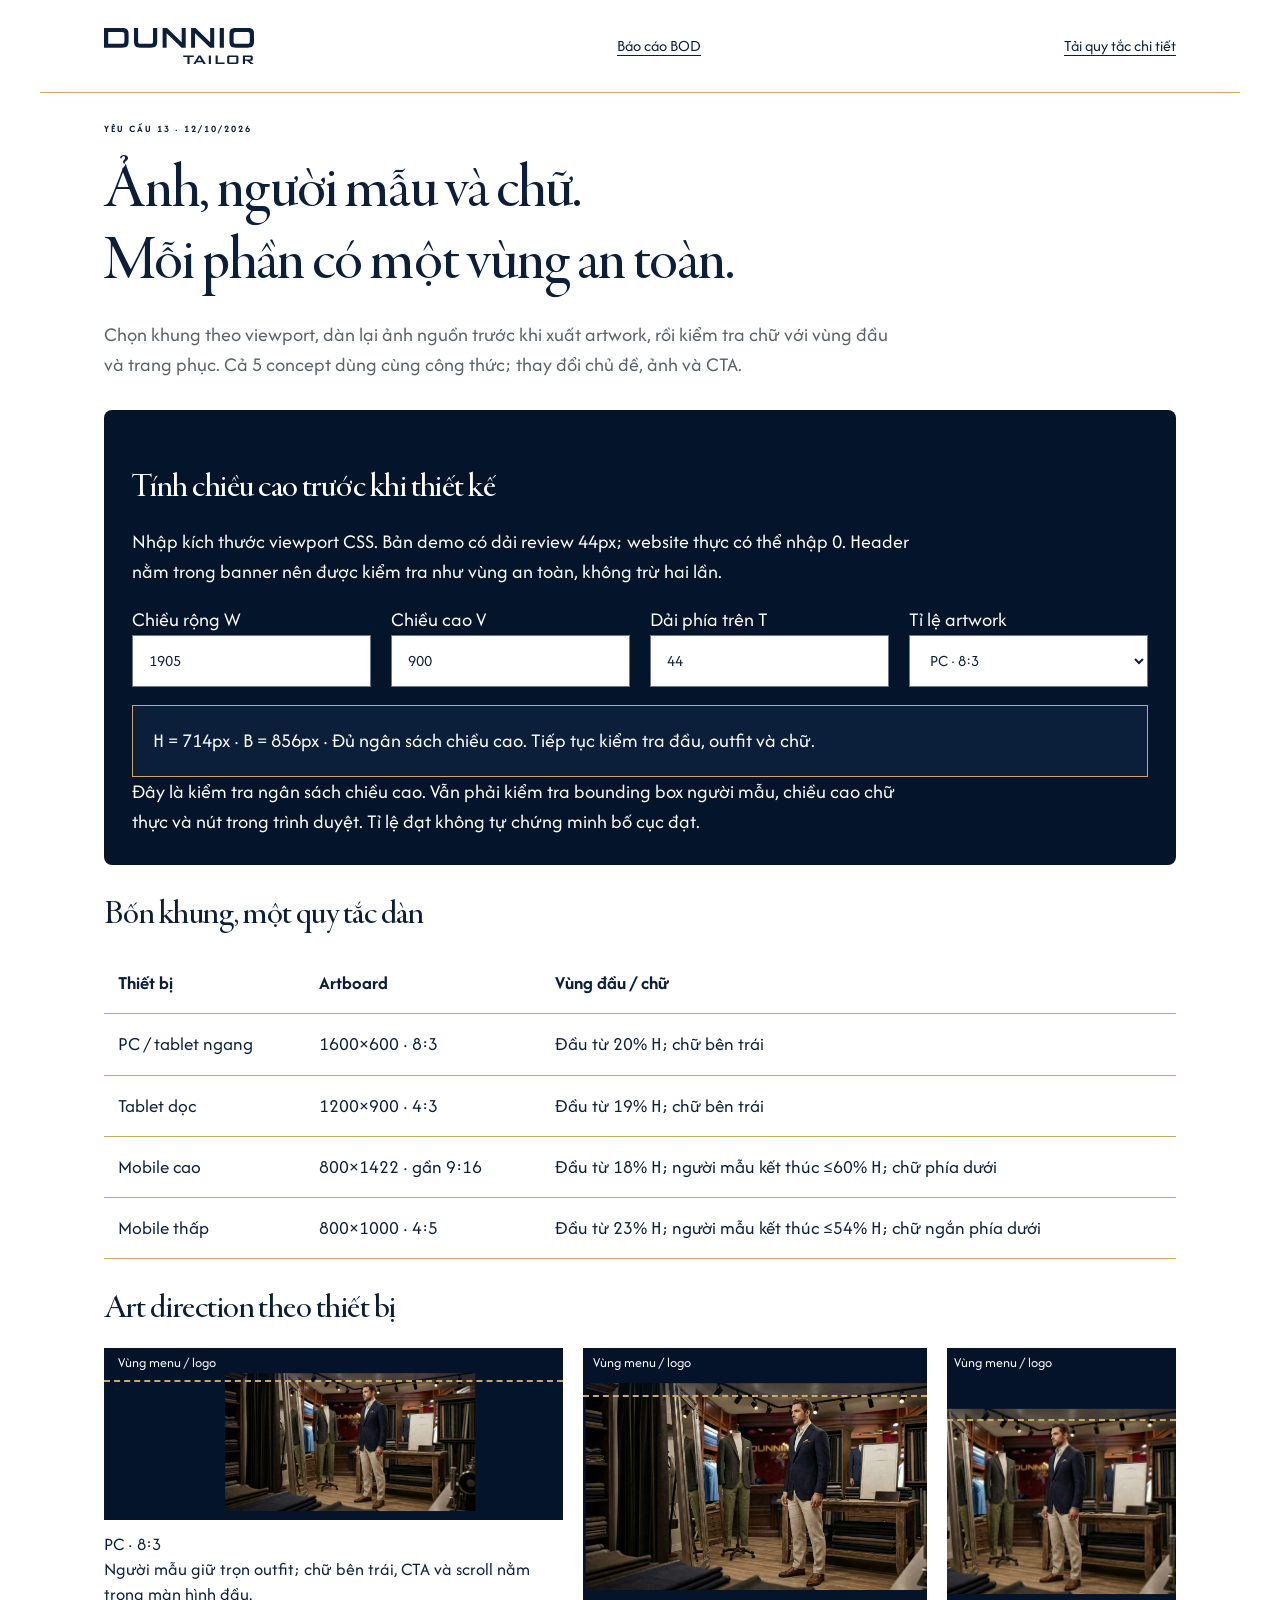
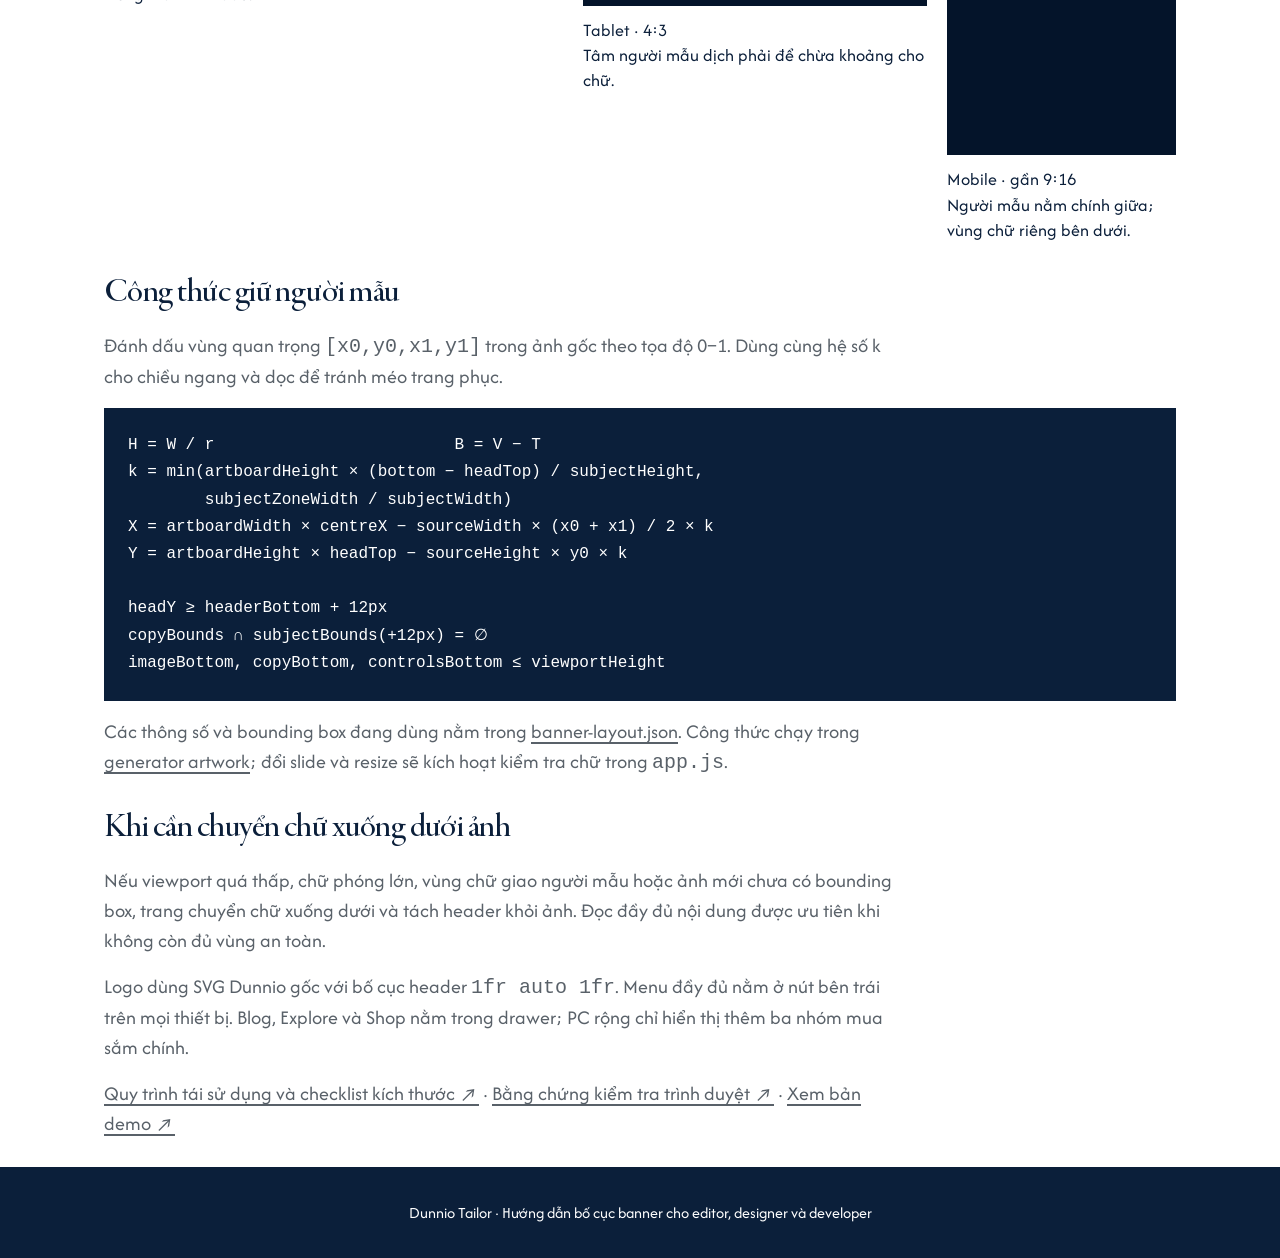
==== commit 9be77cb9: "Remove blurred scene extensions and retain sharp source photographs" ====
--- a/banner-guide.html
+++ b/banner-guide.html
@@ -3,7 +3,7 @@
 </style></head><body><header><a href="index.html"><img src="assets/images/logo-navy.svg" alt="Dunnio Tailor"></a><a href="report.html#responsive-banner-formula">Báo cáo BOD</a><a href="docs/RESPONSIVE-BANNER-FORMULA.md">Tải quy tắc chi tiết</a></header><main><p class="eyebrow">YÊU CẦU 13 · 12/10/2026</p><h1>Ảnh, người mẫu và chữ.<br>Mỗi phần có một vùng an toàn.</h1><p>Chọn khung theo viewport, dàn lại ảnh nguồn trước khi xuất artwork, rồi kiểm tra chữ với vùng đầu và trang phục. Cả 5 concept dùng cùng công thức; thay đổi chủ đề, ảnh và CTA.</p>
 <section class="calculator" aria-labelledby="calc-title"><h2 id="calc-title">Tính chiều cao trước khi thiết kế</h2><p>Nhập kích thước viewport CSS. Bản demo có dải review 44px; website thực có thể nhập 0. Header nằm trong banner nên được kiểm tra như vùng an toàn, không trừ hai lần.</p><div class="fields"><label for="screen-w">Chiều rộng W<input id="screen-w" type="number" min="200" max="6000" value="1905"></label><label for="screen-h">Chiều cao V<input id="screen-h" type="number" min="200" max="4000" value="900"></label><label for="strip-h">Dải phía trên T<input id="strip-h" type="number" min="0" max="300" value="44"></label><label for="art-ratio">Tỉ lệ artwork<select id="art-ratio"><option value="2.666666667">PC · 8:3</option><option value="1.777777778">So sánh · 16:9</option><option value="1.333333333">Tablet · 4:3</option><option value="0.562587904">Mobile · 800:1422</option><option value="0.8">Mobile thấp · 4:5</option></select></label></div><output id="calc-result" aria-live="polite"></output><p>Đây là kiểm tra ngân sách chiều cao. Vẫn phải kiểm tra bounding box người mẫu, chiều cao chữ thực và nút trong trình duyệt. Tỉ lệ đạt không tự chứng minh bố cục đạt.</p></section>
 <h2>Bốn khung, một quy tắc dàn</h2><div class="table-scroll"><table><thead><tr><th>Thiết bị</th><th>Artboard</th><th>Vùng đầu / chữ</th></tr></thead><tbody><tr><td>PC / tablet ngang</td><td>1600×600 · 8:3</td><td>Đầu từ 20% H; chữ bên trái</td></tr><tr><td>Tablet dọc</td><td>1200×900 · 4:3</td><td>Đầu từ 19% H; chữ bên trái</td></tr><tr><td>Mobile cao</td><td>800×1422 · gần 9:16</td><td>Đầu từ 18% H; người mẫu kết thúc ≤60% H; chữ phía dưới</td></tr><tr><td>Mobile thấp</td><td>800×1000 · 4:5</td><td>Đầu từ 23% H; người mẫu kết thúc ≤54% H; chữ ngắn phía dưới</td></tr></tbody></table></div>
-<h2>Art direction theo thiết bị</h2><div class="diagram"><figure><div class="artboard"><img src="assets/banners/fit-concierge-desktop.svg?v=balanced-20261012-r2" alt="Ảnh PC: người mẫu ở vùng trung tâm, chừa vùng chữ bên trái"><div class="safe-head" style="height:20%"><span>Vùng menu / logo</span></div></div><figcaption>PC · 8:3<br>Người mẫu giữ trọn outfit; chữ bên trái, CTA và scroll nằm trong màn hình đầu.</figcaption></figure><figure><div class="artboard"><img src="assets/banners/fit-concierge-tablet.svg?v=balanced-20261012-r2" alt="Artboard tablet với vùng đầu an toàn"><div class="safe-head" style="height:19%"><span>Vùng menu / logo</span></div></div><figcaption>Tablet · 4:3<br>Tâm người mẫu dịch phải để chừa khoảng cho chữ.</figcaption></figure><figure><div class="artboard"><img src="assets/banners/fit-concierge-mobile.svg?v=balanced-20261012-r2" alt="Artboard mobile với người mẫu ở giữa và vùng chữ phía dưới"><div class="safe-head"><span>Vùng menu / logo</span></div></div><figcaption>Mobile · gần 9:16<br>Người mẫu nằm chính giữa; vùng chữ riêng bên dưới.</figcaption></figure></div>
+<h2>Art direction theo thiết bị</h2><div class="diagram"><figure><div class="artboard"><img src="assets/banners/fit-concierge-desktop.svg?v=balanced-20261012-r3" alt="Ảnh PC: người mẫu ở vùng trung tâm, chừa vùng chữ bên trái"><div class="safe-head" style="height:20%"><span>Vùng menu / logo</span></div></div><figcaption>PC · 8:3<br>Người mẫu giữ trọn outfit; chữ bên trái, CTA và scroll nằm trong màn hình đầu.</figcaption></figure><figure><div class="artboard"><img src="assets/banners/fit-concierge-tablet.svg?v=balanced-20261012-r3" alt="Artboard tablet với vùng đầu an toàn"><div class="safe-head" style="height:19%"><span>Vùng menu / logo</span></div></div><figcaption>Tablet · 4:3<br>Tâm người mẫu dịch phải để chừa khoảng cho chữ.</figcaption></figure><figure><div class="artboard"><img src="assets/banners/fit-concierge-mobile.svg?v=balanced-20261012-r3" alt="Artboard mobile với người mẫu ở giữa và vùng chữ phía dưới"><div class="safe-head"><span>Vùng menu / logo</span></div></div><figcaption>Mobile · gần 9:16<br>Người mẫu nằm chính giữa; vùng chữ riêng bên dưới.</figcaption></figure></div>
 <h2>Công thức giữ người mẫu</h2><p>Đánh dấu vùng quan trọng <code>[x0,y0,x1,y1]</code> trong ảnh gốc theo tọa độ 0–1. Dùng cùng hệ số k cho chiều ngang và dọc để tránh méo trang phục.</p><pre>H = W / r                         B = V − T
 k = min(artboardHeight × (bottom − headTop) / subjectHeight,
         subjectZoneWidth / subjectWidth)
@@ -13,6 +13,6 @@
 headY ≥ headerBottom + 12px
 copyBounds ∩ subjectBounds(+12px) = ∅
 imageBottom, copyBottom, controlsBottom ≤ viewportHeight</pre><p>Các thông số và bounding box đang dùng nằm trong <a href="assets/banner-layout.json">banner-layout.json</a>. Công thức chạy trong <a href="tools/fashion-heroes.cjs">generator artwork</a>; đổi slide và resize sẽ kích hoạt kiểm tra chữ trong <code>app.js</code>.</p>
-<h2>Khi cần chuyển chữ xuống dưới ảnh</h2><p>Nếu viewport quá thấp, chữ phóng lớn, vùng chữ giao người mẫu hoặc ảnh mới chưa có bounding box, trang chuyển chữ xuống dưới và tách header khỏi ảnh. Đọc đầy đủ nội dung được ưu tiên khi không còn đủ vùng an toàn.</p><p>Logo dùng SVG Dunnio gốc với bố cục header <code>1fr auto 1fr</code>. Menu đầy đủ nằm ở nút bên trái trên mọi thiết bị. Blog, Explore và Shop nằm trong drawer; PC rộng chỉ hiển thị thêm ba nhóm mua sắm chính.</p><p><a href="docs/RESPONSIVE-BANNER-FORMULA.md">Quy trình tái sử dụng và checklist kích thước ↗</a> · <a href="docs/responsive-banner-verification.json">Bằng chứng kiểm tra trình duyệt ↗</a> · <a href="v5-fit-concierge.html?v=balanced-20261012-r2">Xem bản demo ↗</a></p></main><footer>Dunnio Tailor · Hướng dẫn bố cục banner cho editor, designer và developer</footer><script>
+<h2>Khi cần chuyển chữ xuống dưới ảnh</h2><p>Nếu viewport quá thấp, chữ phóng lớn, vùng chữ giao người mẫu hoặc ảnh mới chưa có bounding box, trang chuyển chữ xuống dưới và tách header khỏi ảnh. Đọc đầy đủ nội dung được ưu tiên khi không còn đủ vùng an toàn.</p><p>Logo dùng SVG Dunnio gốc với bố cục header <code>1fr auto 1fr</code>. Menu đầy đủ nằm ở nút bên trái trên mọi thiết bị. Blog, Explore và Shop nằm trong drawer; PC rộng chỉ hiển thị thêm ba nhóm mua sắm chính.</p><p><a href="docs/RESPONSIVE-BANNER-FORMULA.md">Quy trình tái sử dụng và checklist kích thước ↗</a> · <a href="docs/responsive-banner-verification.json">Bằng chứng kiểm tra trình duyệt ↗</a> · <a href="v5-fit-concierge.html?v=balanced-20261012-r3">Xem bản demo ↗</a></p></main><footer>Dunnio Tailor · Hướng dẫn bố cục banner cho editor, designer và developer</footer><script>
 (()=>{const fields=['screen-w','screen-h','strip-h','art-ratio'].map(id=>document.getElementById(id)),out=document.getElementById('calc-result');function update(){const [w,v,t,r]=fields.map(n=>Number(n.value));if(!fields.every(n=>n.checkValidity())||r<=0){out.textContent='Nhập các kích thước hợp lệ để tính lại.';return}const h=w/r,b=v-t;out.textContent='H = '+h.toFixed(0)+'px · B = '+b.toFixed(0)+'px · '+(h<=b?'Đủ ngân sách chiều cao. Tiếp tục kiểm tra đầu, outfit và chữ.':'Vượt ngân sách '+(h-b).toFixed(0)+'px. Chọn khung ngang hơn hoặc chuyển chữ xuống dưới ảnh.')}fields.forEach(n=>n.addEventListener('input',update));update()})();
 </script></body></html>
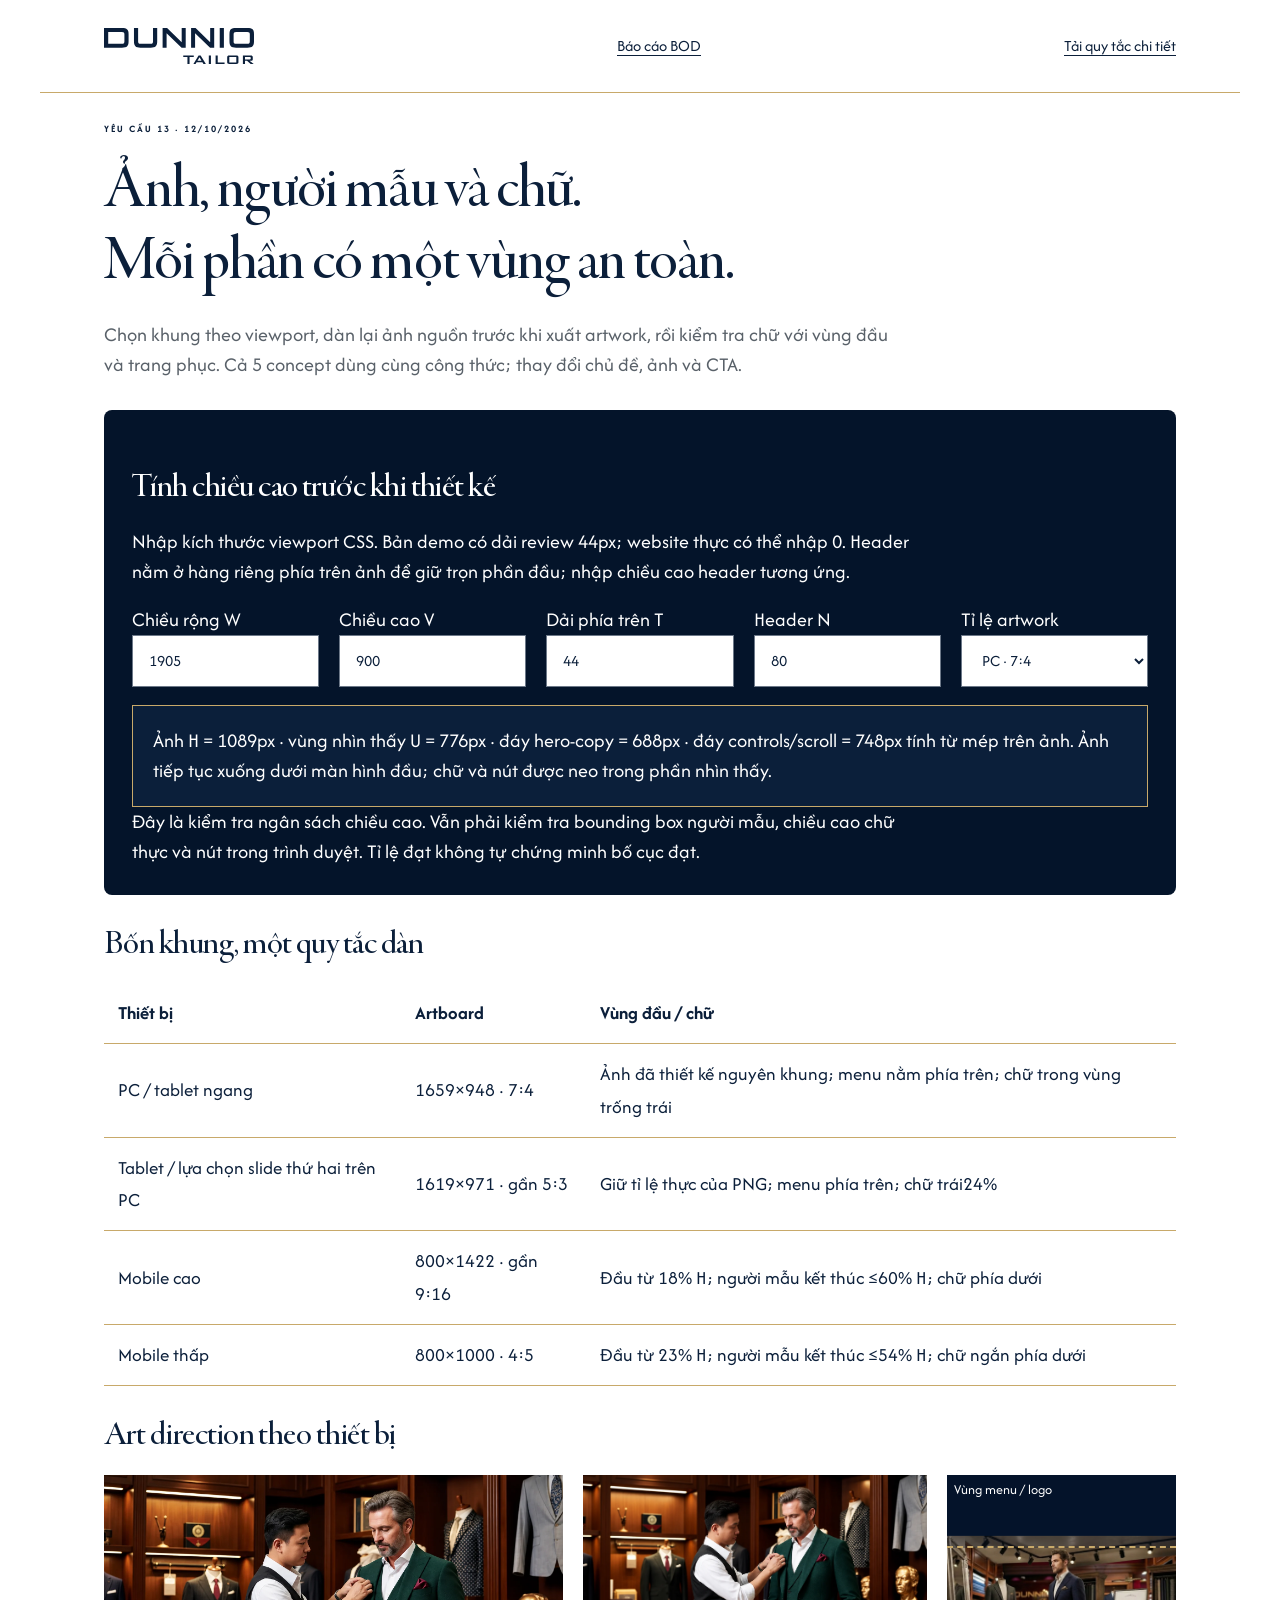
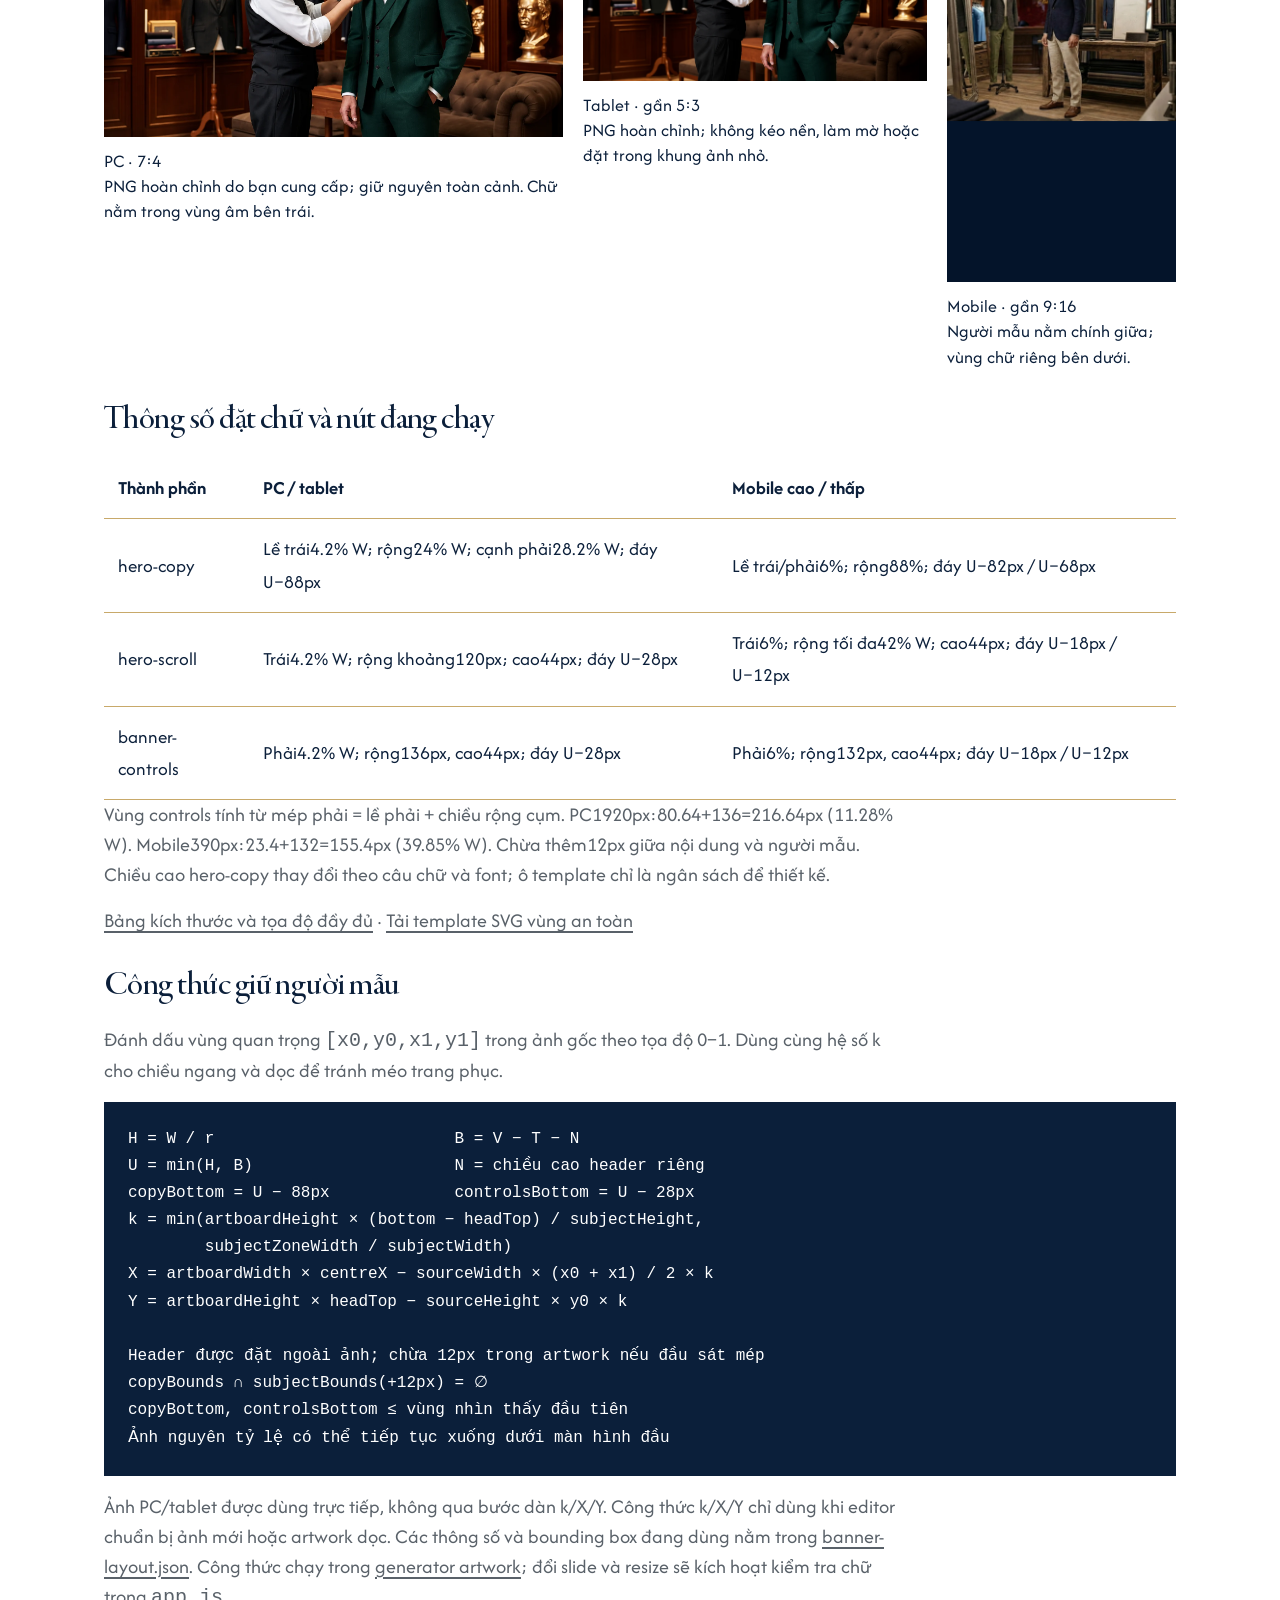
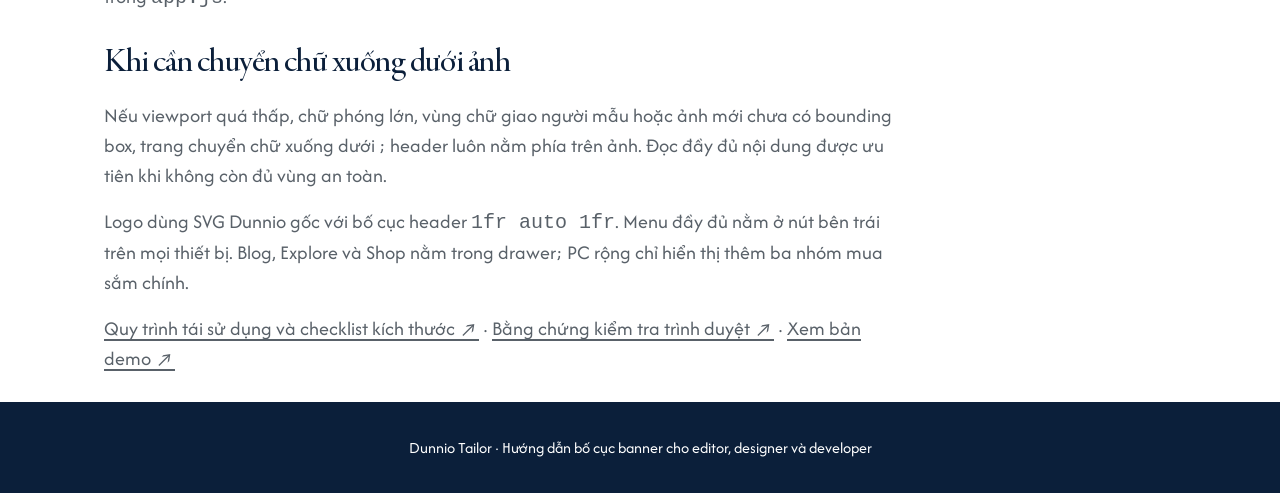
==== commit 84194a0f: "Publish editor banner specifications, safe-zone templates and BOD update" ====
--- a/banner-guide.html
+++ b/banner-guide.html
@@ -1,18 +1,21 @@
 <!doctype html><html lang="vi"><head><meta charset="utf-8"><meta name="viewport" content="width=device-width,initial-scale=1"><title>Công thức banner responsive · Dunnio Tailor</title><link rel="stylesheet" href="assets/fonts.css"><link rel="stylesheet" href="assets/styles.css"><link rel="stylesheet" href="assets/brand.css"><style>
-body{background:#fff;color:#0b1f3a}header,main{max-width:1200px;margin:auto;padding:28px 5%}header{display:flex;align-items:center;justify-content:space-between;gap:24px;border-bottom:1px solid #C8A96A}header img{width:150px}h1{font-size:clamp(38px,5vw,64px);margin:20px 0}h2{margin:30px 0 18px;font-size:36px}p,li,label,output{font-size:20px;line-height:1.5}p{max-width:80ch}a{text-decoration:underline;text-underline-offset:4px}.calculator{background:#04142a;color:white;padding:28px;border-radius:8px;margin:30px 0}.calculator label{display:block}.fields{display:grid;grid-template-columns:repeat(4,1fr);gap:20px;margin:18px 0}.calculator output{display:block;background:#0b1f3a;padding:20px;border:1px solid #C8A96A;color:white}.calculator p{color:white}pre{background:#0b1f3a;color:white;padding:24px;overflow:auto;white-space:pre-wrap;font-size:16px}.diagram{display:grid;grid-template-columns:1.6fr 1.2fr .8fr;gap:20px;align-items:start}.artboard{position:relative;line-height:0}.artboard img{width:100%}.artboard .safe-head{position:absolute;top:0;left:0;right:0;height:18%;border-bottom:2px dashed #C8A96A;background:#04142a55}.artboard .safe-head span{position:absolute;left:3%;top:5px;color:white;font:14px/1.4 Afacad}.diagram figure{margin:0}.diagram figcaption{font-size:18px;line-height:1.4;margin-top:12px}.table-scroll{overflow:auto}table{border-collapse:collapse;width:100%;font-size:19px}td,th{padding:14px;text-align:left;border-bottom:1px solid #C8A96A}footer{padding:32px 5%;background:#0b1f3a;color:white;text-align:center}@media(max-width:700px){.fields{grid-template-columns:1fr 1fr}.diagram{grid-template-columns:1fr}header{flex-wrap:wrap}.calculator{padding:20px}p,li,label,output{font-size:18px}}
+body{background:#fff;color:#0b1f3a}header,main{max-width:1200px;margin:auto;padding:28px 5%}header{display:flex;align-items:center;justify-content:space-between;gap:24px;border-bottom:1px solid #C8A96A}header img{width:150px}h1{font-size:clamp(38px,5vw,64px);margin:20px 0}h2{margin:30px 0 18px;font-size:36px}p,li,label,output{font-size:20px;line-height:1.5}p{max-width:80ch}a{text-decoration:underline;text-underline-offset:4px}.calculator{background:#04142a;color:white;padding:28px;border-radius:8px;margin:30px 0}.calculator label{display:block}.fields{display:grid;grid-template-columns:repeat(5,1fr);gap:20px;margin:18px 0}.calculator output{display:block;background:#0b1f3a;padding:20px;border:1px solid #C8A96A;color:white}.calculator p{color:white}pre{background:#0b1f3a;color:white;padding:24px;overflow:auto;white-space:pre-wrap;font-size:16px}.diagram{display:grid;grid-template-columns:1.6fr 1.2fr .8fr;gap:20px;align-items:start}.artboard{position:relative;line-height:0}.artboard img{width:100%}.artboard .safe-head{position:absolute;top:0;left:0;right:0;height:18%;border-bottom:2px dashed #C8A96A;background:#04142a55}.artboard .safe-head span{position:absolute;left:3%;top:5px;color:white;font:14px/1.4 Afacad}.diagram figure{margin:0}.diagram figcaption{font-size:18px;line-height:1.4;margin-top:12px}.table-scroll{overflow:auto}table{border-collapse:collapse;width:100%;font-size:19px}td,th{padding:14px;text-align:left;border-bottom:1px solid #C8A96A}footer{padding:32px 5%;background:#0b1f3a;color:white;text-align:center}@media(max-width:700px){.fields{grid-template-columns:1fr 1fr}.diagram{grid-template-columns:1fr}header{flex-wrap:wrap}.calculator{padding:20px}p,li,label,output{font-size:18px}}
 </style></head><body><header><a href="index.html"><img src="assets/images/logo-navy.svg" alt="Dunnio Tailor"></a><a href="report.html#responsive-banner-formula">Báo cáo BOD</a><a href="docs/RESPONSIVE-BANNER-FORMULA.md">Tải quy tắc chi tiết</a></header><main><p class="eyebrow">YÊU CẦU 13 · 12/10/2026</p><h1>Ảnh, người mẫu và chữ.<br>Mỗi phần có một vùng an toàn.</h1><p>Chọn khung theo viewport, dàn lại ảnh nguồn trước khi xuất artwork, rồi kiểm tra chữ với vùng đầu và trang phục. Cả 5 concept dùng cùng công thức; thay đổi chủ đề, ảnh và CTA.</p>
-<section class="calculator" aria-labelledby="calc-title"><h2 id="calc-title">Tính chiều cao trước khi thiết kế</h2><p>Nhập kích thước viewport CSS. Bản demo có dải review 44px; website thực có thể nhập 0. Header nằm trong banner nên được kiểm tra như vùng an toàn, không trừ hai lần.</p><div class="fields"><label for="screen-w">Chiều rộng W<input id="screen-w" type="number" min="200" max="6000" value="1905"></label><label for="screen-h">Chiều cao V<input id="screen-h" type="number" min="200" max="4000" value="900"></label><label for="strip-h">Dải phía trên T<input id="strip-h" type="number" min="0" max="300" value="44"></label><label for="art-ratio">Tỉ lệ artwork<select id="art-ratio"><option value="2.666666667">PC · 8:3</option><option value="1.777777778">So sánh · 16:9</option><option value="1.333333333">Tablet · 4:3</option><option value="0.562587904">Mobile · 800:1422</option><option value="0.8">Mobile thấp · 4:5</option></select></label></div><output id="calc-result" aria-live="polite"></output><p>Đây là kiểm tra ngân sách chiều cao. Vẫn phải kiểm tra bounding box người mẫu, chiều cao chữ thực và nút trong trình duyệt. Tỉ lệ đạt không tự chứng minh bố cục đạt.</p></section>
-<h2>Bốn khung, một quy tắc dàn</h2><div class="table-scroll"><table><thead><tr><th>Thiết bị</th><th>Artboard</th><th>Vùng đầu / chữ</th></tr></thead><tbody><tr><td>PC / tablet ngang</td><td>1600×600 · 8:3</td><td>Đầu từ 20% H; chữ bên trái</td></tr><tr><td>Tablet dọc</td><td>1200×900 · 4:3</td><td>Đầu từ 19% H; chữ bên trái</td></tr><tr><td>Mobile cao</td><td>800×1422 · gần 9:16</td><td>Đầu từ 18% H; người mẫu kết thúc ≤60% H; chữ phía dưới</td></tr><tr><td>Mobile thấp</td><td>800×1000 · 4:5</td><td>Đầu từ 23% H; người mẫu kết thúc ≤54% H; chữ ngắn phía dưới</td></tr></tbody></table></div>
-<h2>Art direction theo thiết bị</h2><div class="diagram"><figure><div class="artboard"><img src="assets/banners/fit-concierge-desktop.svg?v=balanced-20261012-r3" alt="Ảnh PC: người mẫu ở vùng trung tâm, chừa vùng chữ bên trái"><div class="safe-head" style="height:20%"><span>Vùng menu / logo</span></div></div><figcaption>PC · 8:3<br>Người mẫu giữ trọn outfit; chữ bên trái, CTA và scroll nằm trong màn hình đầu.</figcaption></figure><figure><div class="artboard"><img src="assets/banners/fit-concierge-tablet.svg?v=balanced-20261012-r3" alt="Artboard tablet với vùng đầu an toàn"><div class="safe-head" style="height:19%"><span>Vùng menu / logo</span></div></div><figcaption>Tablet · 4:3<br>Tâm người mẫu dịch phải để chừa khoảng cho chữ.</figcaption></figure><figure><div class="artboard"><img src="assets/banners/fit-concierge-mobile.svg?v=balanced-20261012-r3" alt="Artboard mobile với người mẫu ở giữa và vùng chữ phía dưới"><div class="safe-head"><span>Vùng menu / logo</span></div></div><figcaption>Mobile · gần 9:16<br>Người mẫu nằm chính giữa; vùng chữ riêng bên dưới.</figcaption></figure></div>
-<h2>Công thức giữ người mẫu</h2><p>Đánh dấu vùng quan trọng <code>[x0,y0,x1,y1]</code> trong ảnh gốc theo tọa độ 0–1. Dùng cùng hệ số k cho chiều ngang và dọc để tránh méo trang phục.</p><pre>H = W / r                         B = V − T
+<section class="calculator" aria-labelledby="calc-title"><h2 id="calc-title">Tính chiều cao trước khi thiết kế</h2><p>Nhập kích thước viewport CSS. Bản demo có dải review 44px; website thực có thể nhập 0. Header nằm ở hàng riêng phía trên ảnh để giữ trọn phần đầu; nhập chiều cao header tương ứng.</p><div class="fields"><label for="screen-w">Chiều rộng W<input id="screen-w" type="number" min="200" max="6000" value="1905"></label><label for="screen-h">Chiều cao V<input id="screen-h" type="number" min="200" max="4000" value="900"></label><label for="strip-h">Dải phía trên T<input id="strip-h" type="number" min="0" max="300" value="44"></label><label for="header-h">Header N<input id="header-h" type="number" min="0" max="200" value="80"></label><label for="art-ratio">Tỉ lệ artwork<select id="art-ratio"><option value="1.75">PC · 7:4</option><option value="1.667353244">PC/Tablet · 1619:971 (gần 5:3)</option><option value="2.666666667">So sánh · 8:3</option><option value="1.777777778">So sánh · 16:9</option><option value="1.333333333">Tablet · 4:3</option><option value="0.562587904">Mobile · 800:1422</option><option value="0.8">Mobile thấp · 4:5</option></select></label></div><output id="calc-result" aria-live="polite"></output><p>Đây là kiểm tra ngân sách chiều cao. Vẫn phải kiểm tra bounding box người mẫu, chiều cao chữ thực và nút trong trình duyệt. Tỉ lệ đạt không tự chứng minh bố cục đạt.</p></section>
+<h2>Bốn khung, một quy tắc dàn</h2><div class="table-scroll"><table><thead><tr><th>Thiết bị</th><th>Artboard</th><th>Vùng đầu / chữ</th></tr></thead><tbody><tr><td>PC / tablet ngang</td><td>1659×948 · 7:4</td><td>Ảnh đã thiết kế nguyên khung; menu nằm phía trên; chữ trong vùng trống trái</td></tr><tr><td>Tablet / lựa chọn slide thứ hai trên PC</td><td>1619×971 · gần 5:3</td><td>Giữ tỉ lệ thực của PNG; menu phía trên; chữ trái24%</td></tr><tr><td>Mobile cao</td><td>800×1422 · gần 9:16</td><td>Đầu từ 18% H; người mẫu kết thúc ≤60% H; chữ phía dưới</td></tr><tr><td>Mobile thấp</td><td>800×1000 · 4:5</td><td>Đầu từ 23% H; người mẫu kết thúc ≤54% H; chữ ngắn phía dưới</td></tr></tbody></table></div>
+<h2>Art direction theo thiết bị</h2><div class="diagram"><figure><div class="artboard"><img src="assets/images/editor-banner-7x4.png?v=editor-banners-20261012-r2" alt="Ảnh PC: người mẫu ở vùng trung tâm, chừa vùng chữ bên trái"></div><figcaption>PC · 7:4<br>PNG hoàn chỉnh do bạn cung cấp; giữ nguyên toàn cảnh. Chữ nằm trong vùng âm bên trái.</figcaption></figure><figure><div class="artboard"><img src="assets/images/editor-banner-5x3.png?v=editor-banners-20261012-r2" alt="Artboard tablet với vùng đầu an toàn"></div><figcaption>Tablet · gần 5:3<br>PNG hoàn chỉnh; không kéo nền, làm mờ hoặc đặt trong khung ảnh nhỏ.</figcaption></figure><figure><div class="artboard"><img src="assets/banners/fit-concierge-mobile.svg?v=editor-banners-20261012-r2" alt="Artboard mobile với người mẫu ở giữa và vùng chữ phía dưới"><div class="safe-head"><span>Vùng menu / logo</span></div></div><figcaption>Mobile · gần 9:16<br>Người mẫu nằm chính giữa; vùng chữ riêng bên dưới.</figcaption></figure></div>
+<h2>Thông số đặt chữ và nút đang chạy</h2><div class="table-scroll"><table><thead><tr><th>Thành phần</th><th>PC / tablet</th><th>Mobile cao / thấp</th></tr></thead><tbody><tr><td>hero-copy</td><td>Lề trái4.2% W; rộng24% W; cạnh phải28.2% W; đáy U−88px</td><td>Lề trái/phải6%; rộng88%; đáy U−82px / U−68px</td></tr><tr><td>hero-scroll</td><td>Trái4.2% W; rộng khoảng120px; cao44px; đáy U−28px</td><td>Trái6%; rộng tối đa42% W; cao44px; đáy U−18px / U−12px</td></tr><tr><td>banner-controls</td><td>Phải4.2% W; rộng136px, cao44px; đáy U−28px</td><td>Phải6%; rộng132px, cao44px; đáy U−18px / U−12px</td></tr></tbody></table></div><p>Vùng controls tính từ mép phải = lề phải + chiều rộng cụm. PC1920px:80.64+136=216.64px (11.28% W). Mobile390px:23.4+132=155.4px (39.85% W). Chừa thêm12px giữa nội dung và người mẫu. Chiều cao hero-copy thay đổi theo câu chữ và font; ô template chỉ là ngân sách để thiết kế.</p><p><a href="docs/BANNER-EDITOR-SPEC.md">Bảng kích thước và tọa độ đầy đủ</a> · <a href="docs/banner-templates/banner-safe-zones.zip">Tải template SVG vùng an toàn</a></p><h2>Công thức giữ người mẫu</h2><p>Đánh dấu vùng quan trọng <code>[x0,y0,x1,y1]</code> trong ảnh gốc theo tọa độ 0–1. Dùng cùng hệ số k cho chiều ngang và dọc để tránh méo trang phục.</p><pre>H = W / r                         B = V − T − N
+U = min(H, B)                     N = chiều cao header riêng
+copyBottom = U − 88px             controlsBottom = U − 28px
 k = min(artboardHeight × (bottom − headTop) / subjectHeight,
         subjectZoneWidth / subjectWidth)
 X = artboardWidth × centreX − sourceWidth × (x0 + x1) / 2 × k
 Y = artboardHeight × headTop − sourceHeight × y0 × k
 
-headY ≥ headerBottom + 12px
+Header được đặt ngoài ảnh; chừa 12px trong artwork nếu đầu sát mép
 copyBounds ∩ subjectBounds(+12px) = ∅
-imageBottom, copyBottom, controlsBottom ≤ viewportHeight</pre><p>Các thông số và bounding box đang dùng nằm trong <a href="assets/banner-layout.json">banner-layout.json</a>. Công thức chạy trong <a href="tools/fashion-heroes.cjs">generator artwork</a>; đổi slide và resize sẽ kích hoạt kiểm tra chữ trong <code>app.js</code>.</p>
-<h2>Khi cần chuyển chữ xuống dưới ảnh</h2><p>Nếu viewport quá thấp, chữ phóng lớn, vùng chữ giao người mẫu hoặc ảnh mới chưa có bounding box, trang chuyển chữ xuống dưới và tách header khỏi ảnh. Đọc đầy đủ nội dung được ưu tiên khi không còn đủ vùng an toàn.</p><p>Logo dùng SVG Dunnio gốc với bố cục header <code>1fr auto 1fr</code>. Menu đầy đủ nằm ở nút bên trái trên mọi thiết bị. Blog, Explore và Shop nằm trong drawer; PC rộng chỉ hiển thị thêm ba nhóm mua sắm chính.</p><p><a href="docs/RESPONSIVE-BANNER-FORMULA.md">Quy trình tái sử dụng và checklist kích thước ↗</a> · <a href="docs/responsive-banner-verification.json">Bằng chứng kiểm tra trình duyệt ↗</a> · <a href="v5-fit-concierge.html?v=balanced-20261012-r3">Xem bản demo ↗</a></p></main><footer>Dunnio Tailor · Hướng dẫn bố cục banner cho editor, designer và developer</footer><script>
-(()=>{const fields=['screen-w','screen-h','strip-h','art-ratio'].map(id=>document.getElementById(id)),out=document.getElementById('calc-result');function update(){const [w,v,t,r]=fields.map(n=>Number(n.value));if(!fields.every(n=>n.checkValidity())||r<=0){out.textContent='Nhập các kích thước hợp lệ để tính lại.';return}const h=w/r,b=v-t;out.textContent='H = '+h.toFixed(0)+'px · B = '+b.toFixed(0)+'px · '+(h<=b?'Đủ ngân sách chiều cao. Tiếp tục kiểm tra đầu, outfit và chữ.':'Vượt ngân sách '+(h-b).toFixed(0)+'px. Chọn khung ngang hơn hoặc chuyển chữ xuống dưới ảnh.')}fields.forEach(n=>n.addEventListener('input',update));update()})();
+copyBottom, controlsBottom ≤ vùng nhìn thấy đầu tiên
+Ảnh nguyên tỷ lệ có thể tiếp tục xuống dưới màn hình đầu</pre><p>Ảnh PC/tablet được dùng trực tiếp, không qua bước dàn k/X/Y. Công thức k/X/Y chỉ dùng khi editor chuẩn bị ảnh mới hoặc artwork dọc. Các thông số và bounding box đang dùng nằm trong <a href="assets/banner-layout.json">banner-layout.json</a>. Công thức chạy trong <a href="tools/fashion-heroes.cjs">generator artwork</a>; đổi slide và resize sẽ kích hoạt kiểm tra chữ trong <code>app.js</code>.</p>
+<h2>Khi cần chuyển chữ xuống dưới ảnh</h2><p>Nếu viewport quá thấp, chữ phóng lớn, vùng chữ giao người mẫu hoặc ảnh mới chưa có bounding box, trang chuyển chữ xuống dưới ; header luôn nằm phía trên ảnh. Đọc đầy đủ nội dung được ưu tiên khi không còn đủ vùng an toàn.</p><p>Logo dùng SVG Dunnio gốc với bố cục header <code>1fr auto 1fr</code>. Menu đầy đủ nằm ở nút bên trái trên mọi thiết bị. Blog, Explore và Shop nằm trong drawer; PC rộng chỉ hiển thị thêm ba nhóm mua sắm chính.</p><p><a href="docs/RESPONSIVE-BANNER-FORMULA.md">Quy trình tái sử dụng và checklist kích thước ↗</a> · <a href="docs/responsive-banner-verification.json">Bằng chứng kiểm tra trình duyệt ↗</a> · <a href="v5-fit-concierge.html?v=editor-banners-20261012-r2">Xem bản demo ↗</a></p></main><footer>Dunnio Tailor · Hướng dẫn bố cục banner cho editor, designer và developer</footer><script>
+(()=>{const fields=['screen-w','screen-h','strip-h','header-h','art-ratio'].map(id=>document.getElementById(id)),out=document.getElementById('calc-result');function update(){const [w,v,t,n,r]=fields.map(n=>Number(n.value));if(!fields.every(n=>n.checkValidity())||r<=0){out.textContent='Nhập các kích thước hợp lệ để tính lại.';return}const h=w/r,b=v-t-n,u=Math.min(h,b);out.textContent='Ảnh H = '+h.toFixed(0)+'px · vùng nhìn thấy U = '+u.toFixed(0)+'px · đáy hero-copy = '+(u-88).toFixed(0)+'px · đáy controls/scroll = '+(u-28).toFixed(0)+'px tính từ mép trên ảnh. '+(h>b?'Ảnh tiếp tục xuống dưới màn hình đầu; chữ và nút được neo trong phần nhìn thấy.':'Toàn bộ ảnh nằm trong màn hình đầu.')}fields.forEach(n=>n.addEventListener('input',update));update()})();
 </script></body></html>
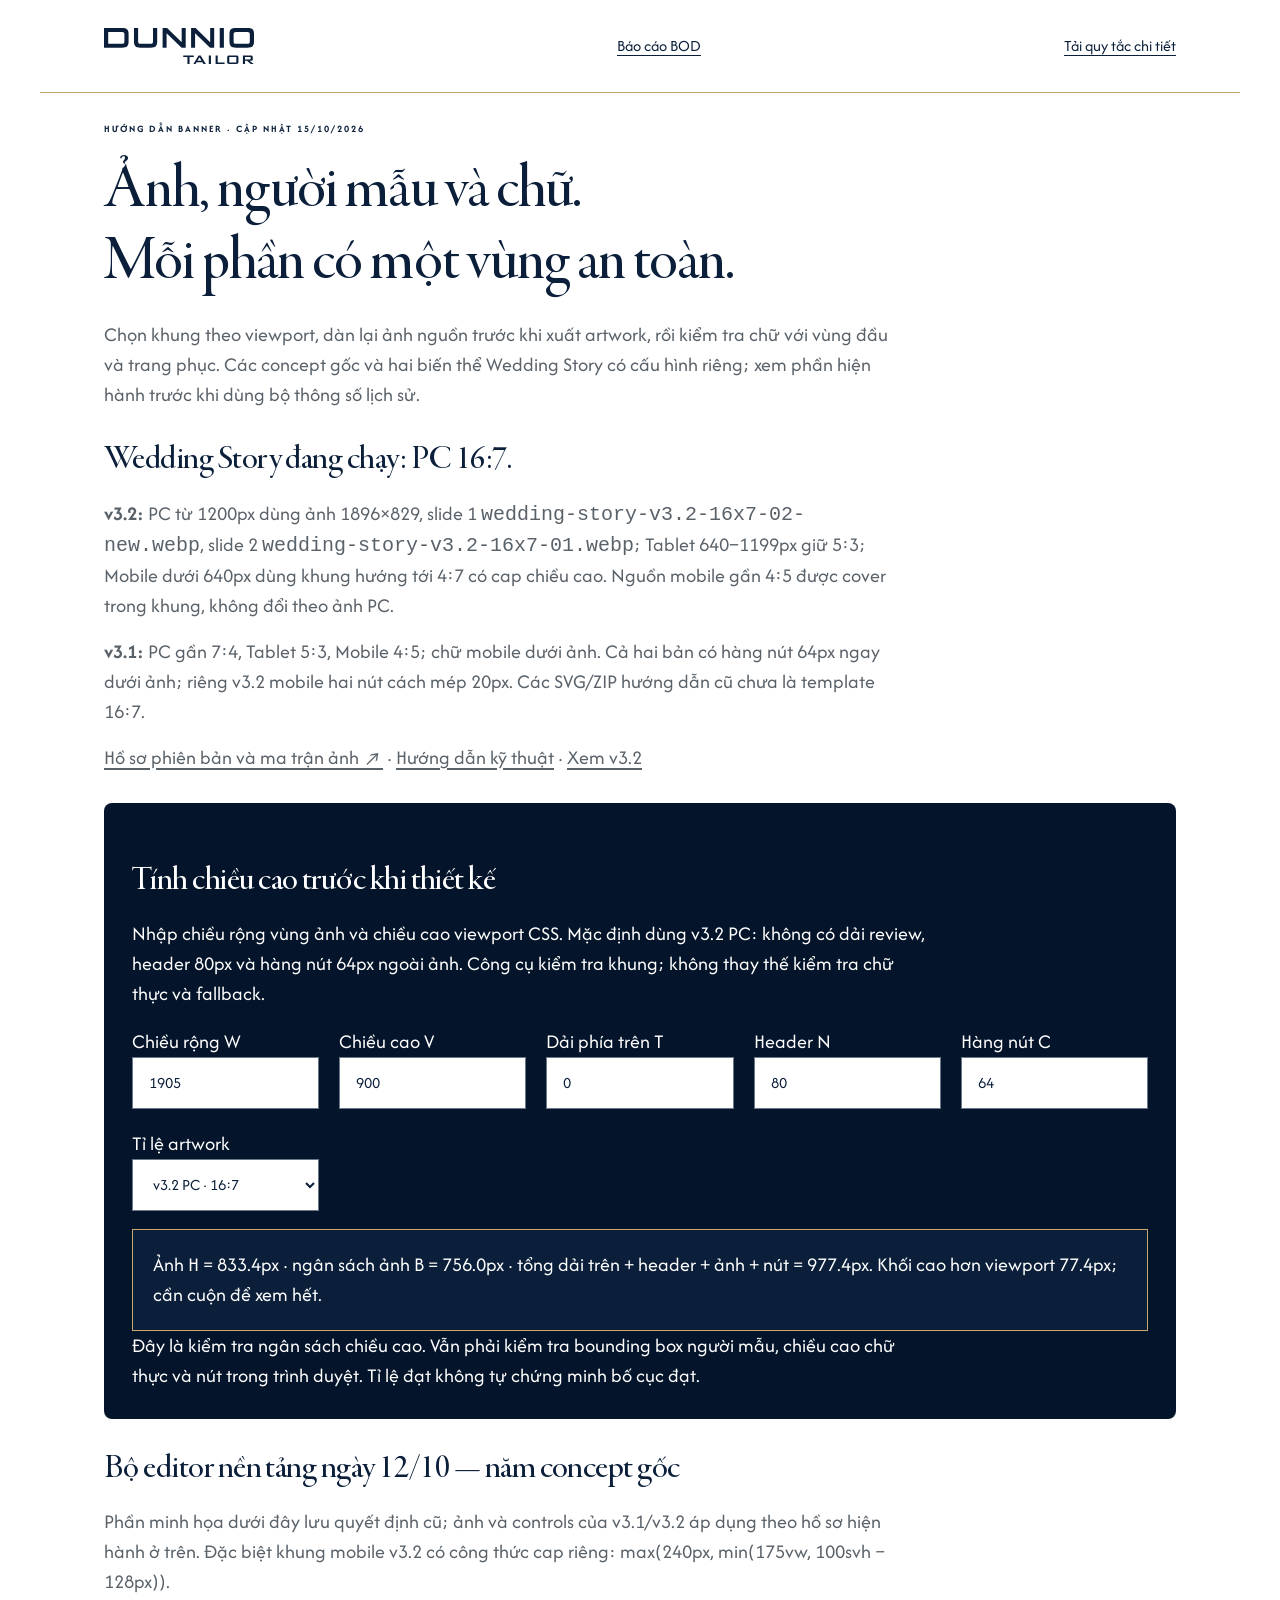
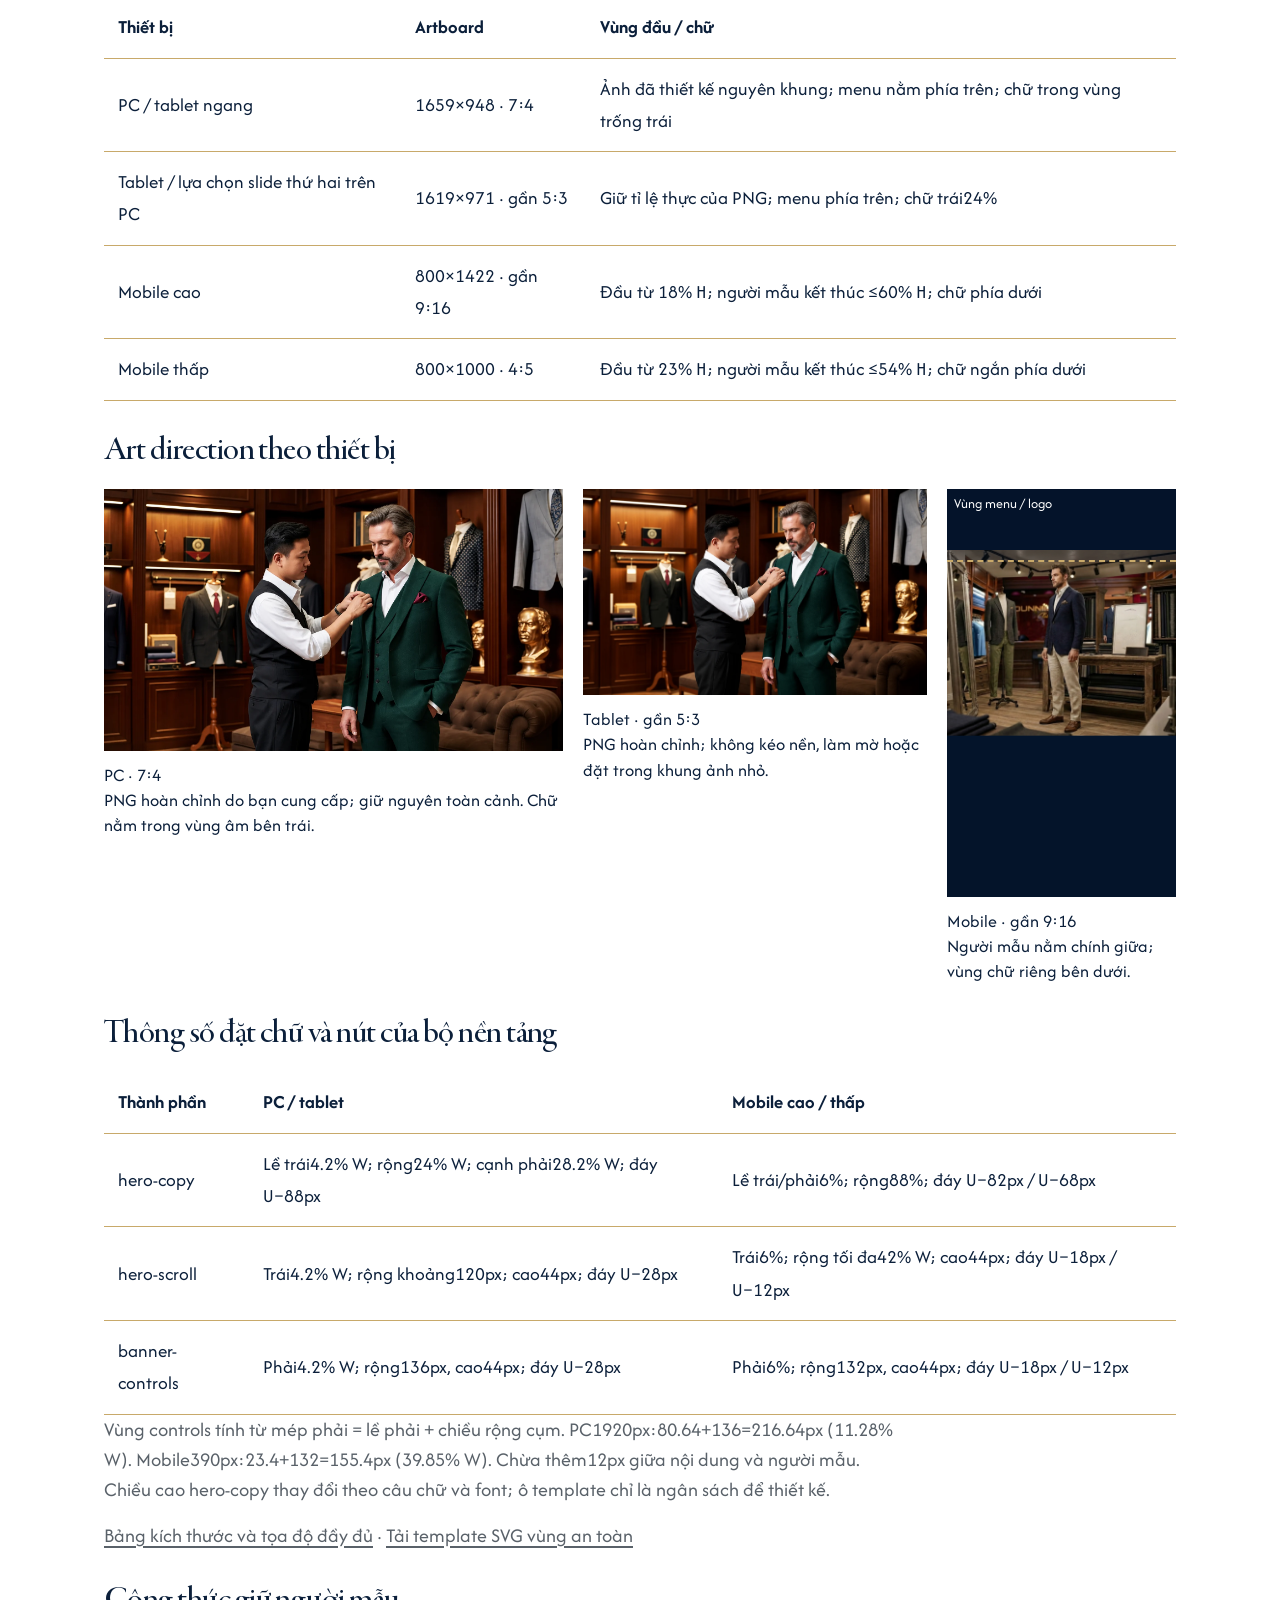
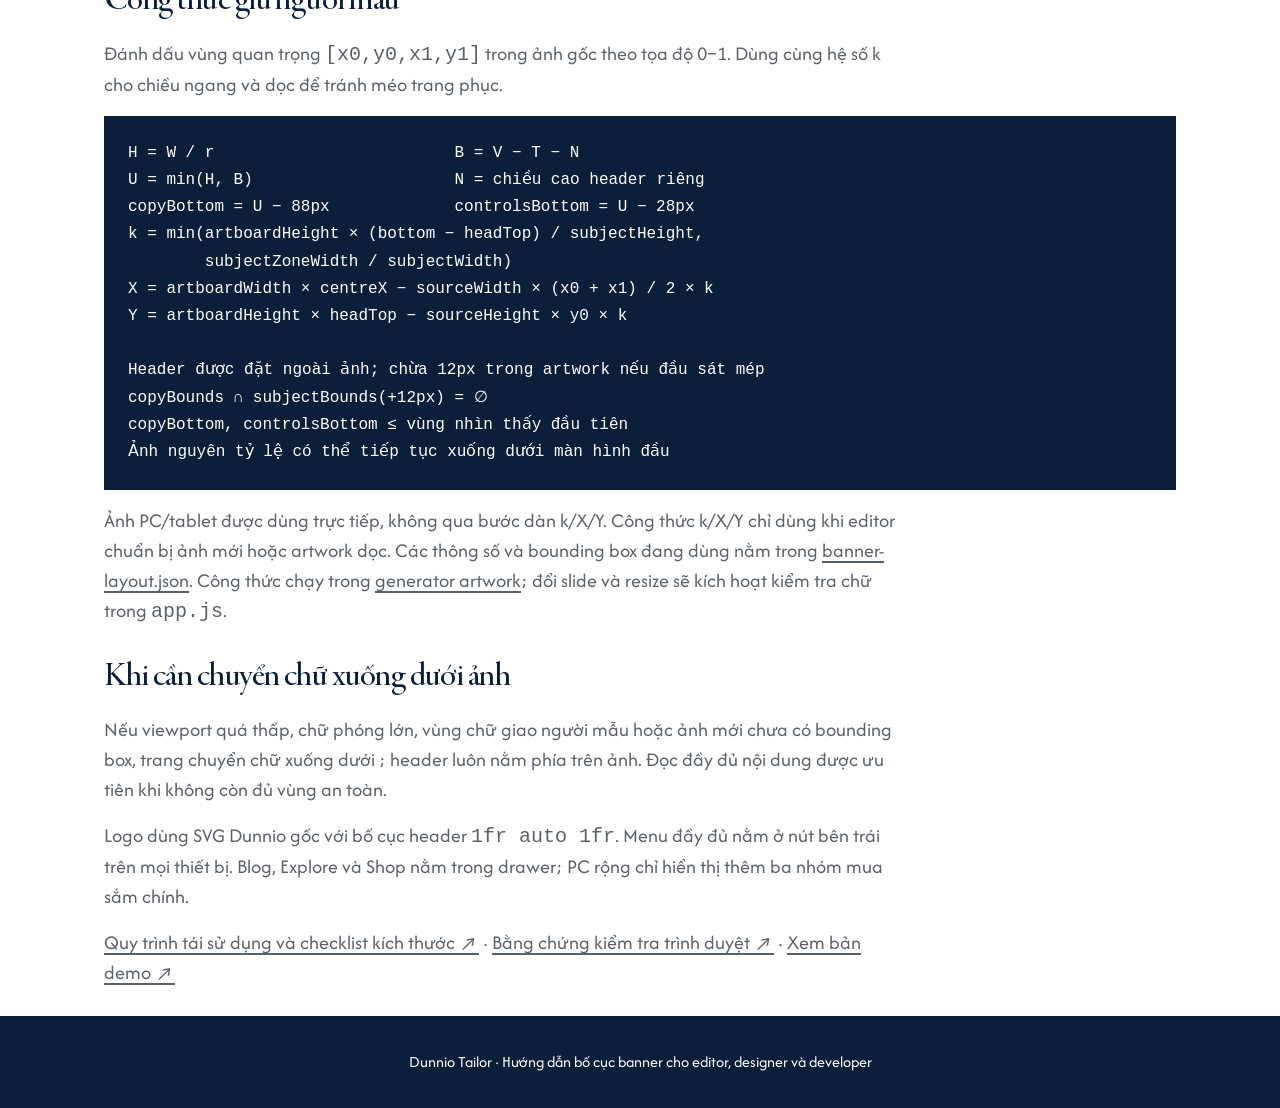
==== commit 5738a634: "Sync documentation with current Wedding Story variants and banner artwork" ====
--- a/banner-guide.html
+++ b/banner-guide.html
@@ -1,10 +1,10 @@
 <!doctype html><html lang="vi"><head><meta charset="utf-8"><meta name="viewport" content="width=device-width,initial-scale=1"><title>Công thức banner responsive · Dunnio Tailor</title><link rel="stylesheet" href="assets/fonts.css"><link rel="stylesheet" href="assets/styles.css"><link rel="stylesheet" href="assets/brand.css"><style>
 body{background:#fff;color:#0b1f3a}header,main{max-width:1200px;margin:auto;padding:28px 5%}header{display:flex;align-items:center;justify-content:space-between;gap:24px;border-bottom:1px solid #C8A96A}header img{width:150px}h1{font-size:clamp(38px,5vw,64px);margin:20px 0}h2{margin:30px 0 18px;font-size:36px}p,li,label,output{font-size:20px;line-height:1.5}p{max-width:80ch}a{text-decoration:underline;text-underline-offset:4px}.calculator{background:#04142a;color:white;padding:28px;border-radius:8px;margin:30px 0}.calculator label{display:block}.fields{display:grid;grid-template-columns:repeat(5,1fr);gap:20px;margin:18px 0}.calculator output{display:block;background:#0b1f3a;padding:20px;border:1px solid #C8A96A;color:white}.calculator p{color:white}pre{background:#0b1f3a;color:white;padding:24px;overflow:auto;white-space:pre-wrap;font-size:16px}.diagram{display:grid;grid-template-columns:1.6fr 1.2fr .8fr;gap:20px;align-items:start}.artboard{position:relative;line-height:0}.artboard img{width:100%}.artboard .safe-head{position:absolute;top:0;left:0;right:0;height:18%;border-bottom:2px dashed #C8A96A;background:#04142a55}.artboard .safe-head span{position:absolute;left:3%;top:5px;color:white;font:14px/1.4 Afacad}.diagram figure{margin:0}.diagram figcaption{font-size:18px;line-height:1.4;margin-top:12px}.table-scroll{overflow:auto}table{border-collapse:collapse;width:100%;font-size:19px}td,th{padding:14px;text-align:left;border-bottom:1px solid #C8A96A}footer{padding:32px 5%;background:#0b1f3a;color:white;text-align:center}@media(max-width:700px){.fields{grid-template-columns:1fr 1fr}.diagram{grid-template-columns:1fr}header{flex-wrap:wrap}.calculator{padding:20px}p,li,label,output{font-size:18px}}
-</style></head><body><header><a href="index.html"><img src="assets/images/logo-navy.svg" alt="Dunnio Tailor"></a><a href="report.html#responsive-banner-formula">Báo cáo BOD</a><a href="docs/RESPONSIVE-BANNER-FORMULA.md">Tải quy tắc chi tiết</a></header><main><p class="eyebrow">YÊU CẦU 13 · 12/10/2026</p><h1>Ảnh, người mẫu và chữ.<br>Mỗi phần có một vùng an toàn.</h1><p>Chọn khung theo viewport, dàn lại ảnh nguồn trước khi xuất artwork, rồi kiểm tra chữ với vùng đầu và trang phục. Cả 5 concept dùng cùng công thức; thay đổi chủ đề, ảnh và CTA.</p>
-<section class="calculator" aria-labelledby="calc-title"><h2 id="calc-title">Tính chiều cao trước khi thiết kế</h2><p>Nhập kích thước viewport CSS. Bản demo có dải review 44px; website thực có thể nhập 0. Header nằm ở hàng riêng phía trên ảnh để giữ trọn phần đầu; nhập chiều cao header tương ứng.</p><div class="fields"><label for="screen-w">Chiều rộng W<input id="screen-w" type="number" min="200" max="6000" value="1905"></label><label for="screen-h">Chiều cao V<input id="screen-h" type="number" min="200" max="4000" value="900"></label><label for="strip-h">Dải phía trên T<input id="strip-h" type="number" min="0" max="300" value="44"></label><label for="header-h">Header N<input id="header-h" type="number" min="0" max="200" value="80"></label><label for="art-ratio">Tỉ lệ artwork<select id="art-ratio"><option value="1.75">PC · 7:4</option><option value="1.667353244">PC/Tablet · 1619:971 (gần 5:3)</option><option value="2.666666667">So sánh · 8:3</option><option value="1.777777778">So sánh · 16:9</option><option value="1.333333333">Tablet · 4:3</option><option value="0.562587904">Mobile · 800:1422</option><option value="0.8">Mobile thấp · 4:5</option></select></label></div><output id="calc-result" aria-live="polite"></output><p>Đây là kiểm tra ngân sách chiều cao. Vẫn phải kiểm tra bounding box người mẫu, chiều cao chữ thực và nút trong trình duyệt. Tỉ lệ đạt không tự chứng minh bố cục đạt.</p></section>
-<h2>Bốn khung, một quy tắc dàn</h2><div class="table-scroll"><table><thead><tr><th>Thiết bị</th><th>Artboard</th><th>Vùng đầu / chữ</th></tr></thead><tbody><tr><td>PC / tablet ngang</td><td>1659×948 · 7:4</td><td>Ảnh đã thiết kế nguyên khung; menu nằm phía trên; chữ trong vùng trống trái</td></tr><tr><td>Tablet / lựa chọn slide thứ hai trên PC</td><td>1619×971 · gần 5:3</td><td>Giữ tỉ lệ thực của PNG; menu phía trên; chữ trái24%</td></tr><tr><td>Mobile cao</td><td>800×1422 · gần 9:16</td><td>Đầu từ 18% H; người mẫu kết thúc ≤60% H; chữ phía dưới</td></tr><tr><td>Mobile thấp</td><td>800×1000 · 4:5</td><td>Đầu từ 23% H; người mẫu kết thúc ≤54% H; chữ ngắn phía dưới</td></tr></tbody></table></div>
-<h2>Art direction theo thiết bị</h2><div class="diagram"><figure><div class="artboard"><img src="assets/images/editor-banner-7x4.png?v=editor-banners-20261012-r2" alt="Ảnh PC: người mẫu ở vùng trung tâm, chừa vùng chữ bên trái"></div><figcaption>PC · 7:4<br>PNG hoàn chỉnh do bạn cung cấp; giữ nguyên toàn cảnh. Chữ nằm trong vùng âm bên trái.</figcaption></figure><figure><div class="artboard"><img src="assets/images/editor-banner-5x3.png?v=editor-banners-20261012-r2" alt="Artboard tablet với vùng đầu an toàn"></div><figcaption>Tablet · gần 5:3<br>PNG hoàn chỉnh; không kéo nền, làm mờ hoặc đặt trong khung ảnh nhỏ.</figcaption></figure><figure><div class="artboard"><img src="assets/banners/fit-concierge-mobile.svg?v=editor-banners-20261012-r2" alt="Artboard mobile với người mẫu ở giữa và vùng chữ phía dưới"><div class="safe-head"><span>Vùng menu / logo</span></div></div><figcaption>Mobile · gần 9:16<br>Người mẫu nằm chính giữa; vùng chữ riêng bên dưới.</figcaption></figure></div>
-<h2>Thông số đặt chữ và nút đang chạy</h2><div class="table-scroll"><table><thead><tr><th>Thành phần</th><th>PC / tablet</th><th>Mobile cao / thấp</th></tr></thead><tbody><tr><td>hero-copy</td><td>Lề trái4.2% W; rộng24% W; cạnh phải28.2% W; đáy U−88px</td><td>Lề trái/phải6%; rộng88%; đáy U−82px / U−68px</td></tr><tr><td>hero-scroll</td><td>Trái4.2% W; rộng khoảng120px; cao44px; đáy U−28px</td><td>Trái6%; rộng tối đa42% W; cao44px; đáy U−18px / U−12px</td></tr><tr><td>banner-controls</td><td>Phải4.2% W; rộng136px, cao44px; đáy U−28px</td><td>Phải6%; rộng132px, cao44px; đáy U−18px / U−12px</td></tr></tbody></table></div><p>Vùng controls tính từ mép phải = lề phải + chiều rộng cụm. PC1920px:80.64+136=216.64px (11.28% W). Mobile390px:23.4+132=155.4px (39.85% W). Chừa thêm12px giữa nội dung và người mẫu. Chiều cao hero-copy thay đổi theo câu chữ và font; ô template chỉ là ngân sách để thiết kế.</p><p><a href="docs/BANNER-EDITOR-SPEC.md">Bảng kích thước và tọa độ đầy đủ</a> · <a href="docs/banner-templates/banner-safe-zones.zip">Tải template SVG vùng an toàn</a></p><h2>Công thức giữ người mẫu</h2><p>Đánh dấu vùng quan trọng <code>[x0,y0,x1,y1]</code> trong ảnh gốc theo tọa độ 0–1. Dùng cùng hệ số k cho chiều ngang và dọc để tránh méo trang phục.</p><pre>H = W / r                         B = V − T − N
+</style></head><body><header><a href="index.html"><img src="assets/images/logo-navy.svg" alt="Dunnio Tailor"></a><a href="report.html#responsive-banner-formula">Báo cáo BOD</a><a href="docs/RESPONSIVE-BANNER-FORMULA.md">Tải quy tắc chi tiết</a></header><main><p class="eyebrow">HƯỚNG DẪN BANNER · CẬP NHẬT 15/10/2026</p><h1>Ảnh, người mẫu và chữ.<br>Mỗi phần có một vùng an toàn.</h1><p>Chọn khung theo viewport, dàn lại ảnh nguồn trước khi xuất artwork, rồi kiểm tra chữ với vùng đầu và trang phục. Các concept gốc và hai biến thể Wedding Story có cấu hình riêng; xem phần hiện hành trước khi dùng bộ thông số lịch sử.</p>
+<section id="current-variants"><h2>Wedding Story đang chạy: PC 16:7.</h2><p><strong>v3.2:</strong> PC từ 1200px dùng ảnh 1896×829, slide 1 <code>wedding-story-v3.2-16x7-02-new.webp</code>, slide 2 <code>wedding-story-v3.2-16x7-01.webp</code>; Tablet 640–1199px giữ 5:3; Mobile dưới 640px dùng khung hướng tới 4:7 có cap chiều cao. Nguồn mobile gần 4:5 được cover trong khung, không đổi theo ảnh PC.</p><p><strong>v3.1:</strong> PC gần 7:4, Tablet 5:3, Mobile 4:5; chữ mobile dưới ảnh. Cả hai bản có hàng nút 64px ngay dưới ảnh; riêng v3.2 mobile hai nút cách mép 20px. Các SVG/ZIP hướng dẫn cũ chưa là template 16:7.</p><p><a href="docs/VERSION-STATUS.html">Hồ sơ phiên bản và ma trận ảnh ↗</a> · <a href="docs/VERSION-STATUS.md">Hướng dẫn kỹ thuật</a> · <a href="v3.2-wedding-story.html">Xem v3.2</a></p></section><section class="calculator" aria-labelledby="calc-title"><h2 id="calc-title">Tính chiều cao trước khi thiết kế</h2><p>Nhập chiều rộng vùng ảnh và chiều cao viewport CSS. Mặc định dùng v3.2 PC: không có dải review, header 80px và hàng nút 64px ngoài ảnh. Công cụ kiểm tra khung; không thay thế kiểm tra chữ thực và fallback.</p><div class="fields"><label for="screen-w">Chiều rộng W<input id="screen-w" type="number" min="200" max="6000" value="1905"></label><label for="screen-h">Chiều cao V<input id="screen-h" type="number" min="200" max="4000" value="900"></label><label for="strip-h">Dải phía trên T<input id="strip-h" type="number" min="0" max="300" value="0"></label><label for="header-h">Header N<input id="header-h" type="number" min="0" max="200" value="80"></label><label for="controls-h">Hàng nút C<input id="controls-h" type="number" min="0" max="300" value="64"></label><label for="art-ratio">Tỉ lệ artwork<select id="art-ratio"><option value="2.285714285714286" selected>v3.2 PC · 16:7</option><option value="1.666666666666667">Tablet · 5:3</option><option value="1.75">Concept gốc PC · 7:4</option><option value="1.667353244">PC/Tablet · 1619:971 (gần 5:3)</option><option value="2.666666667">So sánh · 8:3</option><option value="1.777777778">So sánh · 16:9</option><option value="1.333333333">Tablet · 4:3</option><option value="0.562587904">Mobile · 800:1422</option><option value="0.8">Mobile thấp · 4:5</option></select></label></div><output id="calc-result" aria-live="polite"></output><p>Đây là kiểm tra ngân sách chiều cao. Vẫn phải kiểm tra bounding box người mẫu, chiều cao chữ thực và nút trong trình duyệt. Tỉ lệ đạt không tự chứng minh bố cục đạt.</p></section>
+<h2>Bộ editor nền tảng ngày 12/10 — năm concept gốc</h2><p>Phần minh họa dưới đây lưu quyết định cũ; ảnh và controls của v3.1/v3.2 áp dụng theo hồ sơ hiện hành ở trên. Đặc biệt khung mobile v3.2 có công thức cap riêng: max(240px, min(175vw, 100svh − 128px)).</p><div class="table-scroll"><table><thead><tr><th>Thiết bị</th><th>Artboard</th><th>Vùng đầu / chữ</th></tr></thead><tbody><tr><td>PC / tablet ngang</td><td>1659×948 · 7:4</td><td>Ảnh đã thiết kế nguyên khung; menu nằm phía trên; chữ trong vùng trống trái</td></tr><tr><td>Tablet / lựa chọn slide thứ hai trên PC</td><td>1619×971 · gần 5:3</td><td>Giữ tỉ lệ thực của PNG; menu phía trên; chữ trái24%</td></tr><tr><td>Mobile cao</td><td>800×1422 · gần 9:16</td><td>Đầu từ 18% H; người mẫu kết thúc ≤60% H; chữ phía dưới</td></tr><tr><td>Mobile thấp</td><td>800×1000 · 4:5</td><td>Đầu từ 23% H; người mẫu kết thúc ≤54% H; chữ ngắn phía dưới</td></tr></tbody></table></div>
+<h2>Art direction theo thiết bị</h2><div class="diagram"><figure><div class="artboard"><img src="assets/images/editor-banner-7x4.png?v=banner-slides-20261012-r4" alt="Ảnh PC: người mẫu ở vùng trung tâm, chừa vùng chữ bên trái"></div><figcaption>PC · 7:4<br>PNG hoàn chỉnh do bạn cung cấp; giữ nguyên toàn cảnh. Chữ nằm trong vùng âm bên trái.</figcaption></figure><figure><div class="artboard"><img src="assets/images/editor-banner-5x3.png?v=banner-slides-20261012-r4" alt="Artboard tablet với vùng đầu an toàn"></div><figcaption>Tablet · gần 5:3<br>PNG hoàn chỉnh; không kéo nền, làm mờ hoặc đặt trong khung ảnh nhỏ.</figcaption></figure><figure><div class="artboard"><img src="assets/banners/fit-concierge-mobile.svg?v=banner-slides-20261012-r4" alt="Artboard mobile với người mẫu ở giữa và vùng chữ phía dưới"><div class="safe-head"><span>Vùng menu / logo</span></div></div><figcaption>Mobile · gần 9:16<br>Người mẫu nằm chính giữa; vùng chữ riêng bên dưới.</figcaption></figure></div>
+<h2>Thông số đặt chữ và nút của bộ nền tảng</h2><div class="table-scroll"><table><thead><tr><th>Thành phần</th><th>PC / tablet</th><th>Mobile cao / thấp</th></tr></thead><tbody><tr><td>hero-copy</td><td>Lề trái4.2% W; rộng24% W; cạnh phải28.2% W; đáy U−88px</td><td>Lề trái/phải6%; rộng88%; đáy U−82px / U−68px</td></tr><tr><td>hero-scroll</td><td>Trái4.2% W; rộng khoảng120px; cao44px; đáy U−28px</td><td>Trái6%; rộng tối đa42% W; cao44px; đáy U−18px / U−12px</td></tr><tr><td>banner-controls</td><td>Phải4.2% W; rộng136px, cao44px; đáy U−28px</td><td>Phải6%; rộng132px, cao44px; đáy U−18px / U−12px</td></tr></tbody></table></div><p>Vùng controls tính từ mép phải = lề phải + chiều rộng cụm. PC1920px:80.64+136=216.64px (11.28% W). Mobile390px:23.4+132=155.4px (39.85% W). Chừa thêm12px giữa nội dung và người mẫu. Chiều cao hero-copy thay đổi theo câu chữ và font; ô template chỉ là ngân sách để thiết kế.</p><p><a href="docs/BANNER-EDITOR-SPEC.md">Bảng kích thước và tọa độ đầy đủ</a> · <a href="docs/banner-templates/banner-safe-zones.zip">Tải template SVG vùng an toàn</a></p><h2>Công thức giữ người mẫu</h2><p>Đánh dấu vùng quan trọng <code>[x0,y0,x1,y1]</code> trong ảnh gốc theo tọa độ 0–1. Dùng cùng hệ số k cho chiều ngang và dọc để tránh méo trang phục.</p><pre>H = W / r                         B = V − T − N
 U = min(H, B)                     N = chiều cao header riêng
 copyBottom = U − 88px             controlsBottom = U − 28px
 k = min(artboardHeight × (bottom − headTop) / subjectHeight,
@@ -16,6 +16,4 @@
 copyBounds ∩ subjectBounds(+12px) = ∅
 copyBottom, controlsBottom ≤ vùng nhìn thấy đầu tiên
 Ảnh nguyên tỷ lệ có thể tiếp tục xuống dưới màn hình đầu</pre><p>Ảnh PC/tablet được dùng trực tiếp, không qua bước dàn k/X/Y. Công thức k/X/Y chỉ dùng khi editor chuẩn bị ảnh mới hoặc artwork dọc. Các thông số và bounding box đang dùng nằm trong <a href="assets/banner-layout.json">banner-layout.json</a>. Công thức chạy trong <a href="tools/fashion-heroes.cjs">generator artwork</a>; đổi slide và resize sẽ kích hoạt kiểm tra chữ trong <code>app.js</code>.</p>
-<h2>Khi cần chuyển chữ xuống dưới ảnh</h2><p>Nếu viewport quá thấp, chữ phóng lớn, vùng chữ giao người mẫu hoặc ảnh mới chưa có bounding box, trang chuyển chữ xuống dưới ; header luôn nằm phía trên ảnh. Đọc đầy đủ nội dung được ưu tiên khi không còn đủ vùng an toàn.</p><p>Logo dùng SVG Dunnio gốc với bố cục header <code>1fr auto 1fr</code>. Menu đầy đủ nằm ở nút bên trái trên mọi thiết bị. Blog, Explore và Shop nằm trong drawer; PC rộng chỉ hiển thị thêm ba nhóm mua sắm chính.</p><p><a href="docs/RESPONSIVE-BANNER-FORMULA.md">Quy trình tái sử dụng và checklist kích thước ↗</a> · <a href="docs/responsive-banner-verification.json">Bằng chứng kiểm tra trình duyệt ↗</a> · <a href="v5-fit-concierge.html?v=editor-banners-20261012-r2">Xem bản demo ↗</a></p></main><footer>Dunnio Tailor · Hướng dẫn bố cục banner cho editor, designer và developer</footer><script>
-(()=>{const fields=['screen-w','screen-h','strip-h','header-h','art-ratio'].map(id=>document.getElementById(id)),out=document.getElementById('calc-result');function update(){const [w,v,t,n,r]=fields.map(n=>Number(n.value));if(!fields.every(n=>n.checkValidity())||r<=0){out.textContent='Nhập các kích thước hợp lệ để tính lại.';return}const h=w/r,b=v-t-n,u=Math.min(h,b);out.textContent='Ảnh H = '+h.toFixed(0)+'px · vùng nhìn thấy U = '+u.toFixed(0)+'px · đáy hero-copy = '+(u-88).toFixed(0)+'px · đáy controls/scroll = '+(u-28).toFixed(0)+'px tính từ mép trên ảnh. '+(h>b?'Ảnh tiếp tục xuống dưới màn hình đầu; chữ và nút được neo trong phần nhìn thấy.':'Toàn bộ ảnh nằm trong màn hình đầu.')}fields.forEach(n=>n.addEventListener('input',update));update()})();
-</script></body></html>
+<h2>Khi cần chuyển chữ xuống dưới ảnh</h2><p>Nếu viewport quá thấp, chữ phóng lớn, vùng chữ giao người mẫu hoặc ảnh mới chưa có bounding box, trang chuyển chữ xuống dưới ; header luôn nằm phía trên ảnh. Đọc đầy đủ nội dung được ưu tiên khi không còn đủ vùng an toàn.</p><p>Logo dùng SVG Dunnio gốc với bố cục header <code>1fr auto 1fr</code>. Menu đầy đủ nằm ở nút bên trái trên mọi thiết bị. Blog, Explore và Shop nằm trong drawer; PC rộng chỉ hiển thị thêm ba nhóm mua sắm chính.</p><p><a href="docs/RESPONSIVE-BANNER-FORMULA.md">Quy trình tái sử dụng và checklist kích thước ↗</a> · <a href="docs/responsive-banner-verification.json">Bằng chứng kiểm tra trình duyệt ↗</a> · <a href="v5-fit-concierge.html?v=banner-slides-20261012-r4">Xem bản demo ↗</a></p></main><footer>Dunnio Tailor · Hướng dẫn bố cục banner cho editor, designer và developer</footer><script>(()=>{const fields=['screen-w','screen-h','strip-h','header-h','controls-h','art-ratio'].map(id=>document.getElementById(id)),out=document.getElementById('calc-result');function update(){const [w,v,t,n,c,r]=fields.map(el=>Number(el.value));if(!fields.every(el=>el.checkValidity())||r<=0){out.textContent='Nhập các kích thước hợp lệ để tính lại.';return}const h=w/r,b=v-t-n-c,total=t+n+h+c;out.textContent='Ảnh H = '+h.toFixed(1)+'px · ngân sách ảnh B = '+b.toFixed(1)+'px · tổng dải trên + header + ảnh + nút = '+total.toFixed(1)+'px. '+(total>v?'Khối cao hơn viewport '+(total-v).toFixed(1)+'px; cần cuộn để xem hết.':'Khối vừa viewport, còn '+(v-total).toFixed(1)+'px.')}fields.forEach(el=>el.addEventListener('input',update));update()})();</script></body></html>
--- a/assets/styles.css
+++ b/assets/styles.css
@@ -1,5 +1,5 @@
 /* Shared foundations; each concept changes composition, hierarchy, colour and type. */
-*{box-sizing:border-box}html{scroll-behavior:smooth;scroll-padding-top:100px}body{margin:0;color:#17232c;background:#f7f5ef;font:15px/1.65 var(--font-secondary)}button,input,select,textarea{font:inherit}button,a,input,select{ -webkit-tap-highlight-color:transparent}button{cursor:pointer}a{color:inherit;text-decoration:none}img{display:block;max-width:100%;height:auto}button{border:0}button:disabled{cursor:default}button:focus-visible,a:focus-visible,input:focus-visible,select:focus-visible{outline:3px solid #a87129;outline-offset:4px}[hidden]{display:none!important}h1,h2,h3,p{margin:0}p+p{margin-top:16px}h1,h2{font-family:var(--font-primary);font-weight:400;line-height:1.08;letter-spacing:-.035em}h1{font-size:clamp(44px,5.2vw,82px)}h2{font-size:clamp(34px,3.2vw,52px)}h3{font-size:19px;font-weight:500;line-height:1.3}p{color:var(--muted,#596169)}fieldset{border:0;padding:0;margin:0}legend{font-weight:600;display:block;margin-bottom:17px}input,select,textarea{width:100%;min-height:50px;border:1px solid #b9bfb9;border-radius:0;padding:12px;background:#fff;color:#17232c}.theme{--ink:#182731;--paper:#f6f2e9;--wash:#eae4d9;--accent:#84663e;--muted:#62635e;--line:#d7d0c4;--button:#25342d;background:var(--paper);color:var(--ink)}.theme-2{--ink:#252b28;--paper:#fafaf6;--wash:#ebeee7;--accent:#5a6544;--muted:#62665f;--line:#d6dacd;--button:#364937}.theme-3{--ink:#473629;--paper:#fcf8f3;--wash:#f0e8df;--accent:#8d644c;--muted:#71675d;--line:#dfd1c4;--button:#704a35}.theme-4{--ink:#11273b;--paper:#fff;--wash:#eff1f3;--accent:#685441;--muted:#61676d;--line:#d7dce1;--button:#122b43}.theme-5{--ink:#233d36;--paper:#f6faf7;--wash:#e7efe9;--accent:#476e5e;--muted:#5c6b63;--line:#ccdacf;--button:#285446}.theme-2 h1,.theme-2 h2{font-family:var(--font-secondary);letter-spacing:-.06em;font-weight:500}.theme-4 h1{font-family:var(--font-secondary);font-weight:500;letter-spacing:-.05em}.theme-5 h2{letter-spacing:-.025em}.skip-link{position:fixed;top:8px;left:8px;z-index:50;transform:translateY(-150%);padding:12px;background:#fff;color:#17232c}.skip-link:focus{transform:none}.eyebrow{font-size:10px;font-weight:700;letter-spacing:.2em;line-height:1.5;color:var(--accent);margin-bottom:21px;text-transform:uppercase}.fine{font-size:12px;line-height:1.6;color:var(--muted)}.lede{font-size:17px;max-width:570px;line-height:1.75;margin-top:23px}.text-link{font-size:13px;font-weight:600;display:inline-block;border-bottom:1px solid var(--line);padding:8px 0}.text-link:hover{border-color:currentColor}.button{display:inline-flex;align-items:center;justify-content:center;gap:10px;min-height:50px;padding:14px 24px;background:var(--button);color:#fff;font-size:13px;font-weight:600;border:1px solid var(--button);line-height:1.4;text-align:center;transition:background .15s,transform .15s}.button:hover{filter:brightness(1.12);transform:translateY(-1px)}.button.secondary{background:transparent;color:var(--ink);border-color:var(--ink)}.actions{display:flex;gap:12px;flex-wrap:wrap;margin-top:32px}.concept-strip{display:flex;justify-content:space-between;padding:8px 4.2%;font-size:10px;background:#15252f;color:#fff;letter-spacing:.04em}.concept-strip span{color:#d8ccb2}.concept-strip a{min-height:20px;display:flex;align-items:center}.announcement{background:var(--wash);text-align:center;padding:7px 20px;font-size:10px;letter-spacing:.08em}.site-header{height:95px;display:flex;align-items:center;justify-content:space-between;gap:35px;padding:0 4.2%;background:var(--paper);border-bottom:1px solid var(--line);position:sticky;top:0;z-index:20}.wordmark{font-family:var(--font-secondary);font-size:30px;font-weight:700;letter-spacing:.13em;line-height:1.1;display:inline-block}.wordmark span{display:block;text-align:right;font-size:9px;letter-spacing:.34em;margin-top:2px}.desktop-nav{display:flex;gap:28px;align-items:center;font-size:12px}.desktop-nav a{padding:20px 0}.desktop-nav a:hover{color:var(--accent)}.header-actions{display:flex;align-items:center;gap:18px}.header-advice{font-size:12px;border-bottom:1px solid var(--ink);padding:7px 0}.menu-toggle{display:none;width:44px;height:44px;background:none;padding:11px}.menu-toggle span{height:1px;background:var(--ink);display:block;margin:6px 0}.mobile-nav{position:fixed;inset:0;z-index:40;background:var(--paper);padding:75px 30px 35px;overflow:auto}.mobile-nav>a{display:block;border-bottom:1px solid var(--line);padding:14px 0;font-size:23px;font-family:var(--font-primary)}.menu-close{position:absolute;top:18px;right:20px;background:transparent;font-size:35px;min-width:44px;min-height:44px;color:var(--ink)}.hero{display:grid;grid-template-columns:48% 52%;position:relative}.hero-copy{padding:clamp(35px,5.5vw,85px) 8.8%;display:flex;flex-direction:column;justify-content:center}.hero-copy h1{margin-bottom:26px}.hero-description{font-size:16px;line-height:1.8;max-width:440px}.hero-copy .eyebrow{max-width:420px}.hero-note{display:flex;align-items:center;gap:13px;font-size:9px;letter-spacing:.13em;color:var(--muted);margin-top:36px}.tiny-line{width:35px;height:1px;background:var(--accent)}.hero-media{display:flex;flex-direction:column;justify-content:center;background:var(--wash);min-width:0}.hero-media picture{display:block;width:100%;line-height:0}.hero-media picture img{display:block;width:100%;height:auto;max-height:none;object-fit:contain}.hero-caption{display:flex;justify-content:space-between;gap:16px;font-size:9px;letter-spacing:.1em;padding:13px 25px;color:var(--ink)}.hero-caption span:last-child{font-style:italic;letter-spacing:0}.hero-1 .hero-copy{background:var(--paper)}.hero-1 .hero-media{margin:28px 28px 28px 0;align-self:center}.hero-2 .hero-copy{padding-left:8.8%;background:#fafaf6}.hero-2 .hero-media{border-left:1px solid var(--line)}.hero-2 .hero-note{font-size:11px;letter-spacing:0}.hero-3{display:flex;flex-direction:column}.hero-3 .hero-media{order:0}.hero-3 .hero-copy{position:absolute;z-index:2;left:0;top:0;width:50%;height:calc(100% - 39px);padding:4% 4.2%;background:linear-gradient(90deg,rgba(26,31,31,.94),rgba(26,31,31,.60) 72%,transparent);color:#fff}.hero-3 .hero-copy h1{font-size:clamp(44px,4.4vw,72px)}.hero-3 .hero-copy p,.hero-3 .hero-note{color:#fff}.hero-3 .hero-copy .eyebrow{color:#e4cfb6}.hero-3 .button{background:#f5e8d7;border-color:#f5e8d7;color:#473629}.hero-3 .button.secondary{color:#fff;background:transparent;border-color:#fff}.hero-3 .hero-note{margin-top:20px}.hero-4{background:#122b43;color:#fff;grid-template-columns:50% 50%}.hero-4 .hero-copy p,.hero-4 .hero-note{color:#e4e8eb}.hero-4 .hero-copy .eyebrow{color:#d7c4a9}.hero-4 .button{color:#142b40;background:#fff;border-color:#fff}.hero-4 .button.secondary{background:transparent;color:#fff;border-color:#b8c2cd}.hero-4 .hero-media{margin:30px 30px 30px 0;background:#e8e3db;align-self:center}.hero-5{padding:35px 4.2%;gap:5%;grid-template-columns:50% 45%}.hero-5 .hero-copy{padding:25px 0}.hero-5 .hero-media{border-radius:100px 0 0 0;overflow:hidden;align-self:center}.hero-5 .hero-copy h1{font-size:clamp(44px,4.8vw,74px)}.intro-line{display:flex;justify-content:space-around;gap:22px;padding:23px 5%;font-size:10px;letter-spacing:.13em;border-bottom:1px solid var(--line)}.section{padding:85px 4.2%;max-width:1680px;margin:0 auto}.section-head{display:flex;justify-content:space-between;align-items:flex-end;gap:30px;margin-bottom:40px}.section-head>.text-link{flex-shrink:0}.section-head .lede{max-width:620px}.section-head .eyebrow{margin-bottom:15px}.products{padding-bottom:65px}.rail-controls{display:flex;align-items:center;justify-content:space-between;font-size:11px;letter-spacing:.04em;margin:0 0 20px}.rail-controls>div{display:flex;gap:10px}.circle{width:44px;height:44px;border:1px solid var(--line);background:transparent;border-radius:50%;color:var(--ink);font-size:19px}.circle:hover{background:var(--wash)}.product-rail{display:grid;grid-auto-flow:column;grid-auto-columns:calc((100% - 80px)/5);gap:20px;overflow-x:auto;scroll-snap-type:x mandatory;padding-bottom:18px;scrollbar-width:thin;scrollbar-color:var(--accent) var(--wash)}.product-card{scroll-snap-align:start;min-width:0}.product-image{position:relative;overflow:hidden;background:#e9e9e9}.product-image img{width:100%;aspect-ratio:351/597;object-fit:contain;transition:transform .35s}.product-card:hover .product-image img{transform:scale(1.03)}.image-arrow{position:absolute;bottom:14px;right:14px;width:34px;height:34px;display:grid;place-items:center;background:var(--paper);color:var(--ink);border-radius:50%}.product-meta{display:flex;justify-content:space-between;gap:10px;margin-top:20px;align-items:baseline}.product-meta h3{font-size:15px}.product-meta strong{font-size:12px;font-weight:500;white-space:nowrap}.product-card>p{font-size:12px;margin-top:6px;max-width:220px}.products>.fine{margin-top:18px;max-width:880px}.craft-section{background:var(--wash);max-width:none}.craft-grid{display:grid;grid-template-columns:1fr 1fr;gap:9%;align-items:center}.craft-photo{position:relative}.craft-photo>img{width:100%;aspect-ratio:4/3;object-fit:cover}.photo-caption{position:absolute;bottom:0;left:0;padding:12px 18px;background:rgba(16,29,27,.9);color:#fff;font-size:9px;letter-spacing:.15em}.craft-copy h2{margin-bottom:25px}.craft-copy .lede{margin-top:0}.craft-copy>p:not(.eyebrow){max-width:480px}.craft-links{display:flex;gap:25px;flex-wrap:wrap;margin-top:26px}.detail-line{display:flex;gap:30px;font-size:11px;letter-spacing:.06em;border-top:1px solid var(--line);padding-top:20px;margin-top:34px}.steps{display:grid;grid-template-columns:repeat(4,1fr);gap:35px}.steps article{border-top:1px solid var(--line);padding-top:20px}.step-number{display:block;color:var(--accent);font-family:var(--font-primary);font-size:36px;margin-bottom:25px}.steps h3{margin-bottom:16px}.steps p{font-size:14px;max-width:260px;margin-bottom:15px}.looks-section{background:var(--ink);color:var(--paper);max-width:none}.looks-section p{color:#c9cec8}.looks-section .eyebrow{color:#d3bea1}.looks-section .text-link{border-color:#63706b}.look-rail{display:grid;grid-auto-flow:column;grid-auto-columns:calc((100% - 66px)/4);gap:22px;overflow:auto;scroll-snap-type:x mandatory;scrollbar-width:thin;padding-bottom:15px}.look-card{scroll-snap-align:start;min-width:0}.look-card>div{position:relative;overflow:hidden}.look-card img{width:100%;aspect-ratio:2/3;object-fit:cover;transition:transform .3s}.look-card:hover img{transform:scale(1.03)}.look-label{position:absolute;bottom:12px;left:12px;background:var(--paper);color:var(--ink);font-size:9px;font-weight:700;letter-spacing:.1em;padding:9px 13px}.look-card h3{margin-top:18px;font-family:var(--font-primary);font-size:23px}.look-card p{font-size:13px;margin-top:6px}.looks-section>.fine{margin-top:15px}.fabric-grid{display:grid;grid-template-columns:repeat(3,1fr);gap:28px}.fabric-swatch{background:repeating-linear-gradient(45deg,transparent 0px,rgba(255,255,255,.12) 1px,transparent 2px,transparent 4px),repeating-linear-gradient(-45deg,transparent 0px,rgba(0,0,0,.08) 1px,transparent 2px,transparent 4px),var(--cloth);height:190px;position:relative}.fabric-swatch span{position:absolute;bottom:16px;left:20px;color:#fff;font:32px var(--font-primary)}.swatch-1{background:repeating-linear-gradient(90deg,transparent 0px,#ffffff33 1px,transparent 2px,transparent 6px),repeating-linear-gradient(0deg,transparent 0px,#00000022 1px,transparent 2px,transparent 5px),var(--cloth)}.fabric h3{font-family:var(--font-primary);font-size:27px;margin-top:20px}.fabric p{font-size:13px;margin:10px 0;max-width:300px}.fabrics-section>.fine{margin-top:26px}.journal-section{border-top:1px solid var(--line)}.journal-grid{display:grid;grid-template-columns:1fr 1fr;gap:35px}.journal-grid>a{display:grid;grid-template-columns:53% 47%;background:var(--wash);align-items:center}.journal-grid img{width:100%;height:100%;object-fit:cover;min-height:220px}.journal-grid>a>div{padding:30px}.journal-grid h3{font-family:var(--font-primary);font-size:26px;line-height:1.2;margin-bottom:15px}.journal-grid .eyebrow{font-size:9px}.studio-section{display:grid;grid-template-columns:30% 65%;gap:5%;background:var(--wash);max-width:none}.studio-intro p:not(.eyebrow){margin:23px 0}.demo-chip{font-size:10px;border:1px solid var(--line);padding:8px 12px;display:inline-block}.studio-board{background:var(--paper);display:grid;grid-template-columns:45% 55%;border:1px solid var(--line)}.studio-model{background:#e6e6e6;position:relative;display:grid;place-items:center}.studio-model>img{width:100%;max-height:475px;object-fit:contain}.studio-model>span{position:absolute;bottom:15px;left:15px;background:var(--paper);padding:8px 12px;font-size:11px}.studio-options{padding:35px}.studio-options fieldset{margin-bottom:30px}.studio-options legend{font-size:13px}.studio-options p{font-size:13px}.swatch-buttons{display:flex;gap:14px;padding:4px}.color-button{width:39px;height:39px;background:var(--swatch);border-radius:50%;border:4px solid var(--paper);outline:1px solid var(--line)}.color-button.selected{outline:2px solid var(--ink)}.filter-tabs{display:flex;gap:7px;flex-wrap:wrap;margin-bottom:23px}.filter-tabs button{padding:10px 14px;min-height:44px;background:transparent;border:1px solid var(--line);color:var(--ink);font-size:12px}.filter-tabs button[aria-pressed=true]{background:var(--ink);color:var(--paper);border-color:var(--ink)}.studio-options>.fine{margin-top:15px}.occasion-grid{display:grid;grid-template-columns:repeat(3,1fr);gap:30px}.occasion-grid>a{background:var(--wash)}.occasion-grid img{width:100%;aspect-ratio:4/5;object-fit:cover}.occasion-grid>a:nth-child(2) img{object-fit:contain;background:#e9e9e9}.occasion-grid>a>div{padding:28px}.occasion-grid h3{font-size:30px;font-family:var(--font-primary)}.occasion-grid p{font-size:14px;margin-top:10px}.occasion-grid .eyebrow{font-size:9px;margin-bottom:12px}.planner-section{display:grid;grid-template-columns:1fr 1fr;gap:12%;background:var(--wash);max-width:none}.planner-section>div>p:last-child{margin-top:22px;max-width:500px;font-size:14px}.planner-form{background:var(--paper);padding:35px;align-self:center}.planner-form label{display:block;font-size:13px;margin-bottom:8px}.planner-form input,.planner-form select{margin-bottom:23px}.planner-form>.fine{margin-top:14px}.result{font-size:13px;line-height:1.65;margin-top:18px}.result a{font-weight:600;display:inline-block;border-bottom:1px solid currentColor;padding:8px 0}.wardrobe-section{display:grid;grid-template-columns:1fr 1.3fr;gap:10%;background:var(--wash);max-width:none}.wardrobe-list>a{display:flex;gap:25px;border-bottom:1px solid var(--line);padding:25px 0;align-items:center}.wardrobe-list>a>span:first-child{font:28px var(--font-primary);color:var(--accent)}.wardrobe-list>a>span:last-child{margin-left:auto}.wardrobe-list h3{font-size:23px;font-family:var(--font-primary)}.wardrobe-list p{font-size:13px;margin-top:8px}.finder-section{display:grid;grid-template-columns:1fr 1fr;gap:10%;background:var(--wash);max-width:none}.finder-section>div>p:last-child{font-size:13px;margin-top:25px}.finder-panel{padding:35px;background:var(--paper);border:1px solid var(--line)}.finder-panel fieldset{margin-bottom:25px}.finder-panel legend{font-size:13px}.choice-grid{display:grid;grid-template-columns:1fr 1fr;gap:12px}.choice-grid button{padding:15px 10px;min-height:54px;background:transparent;border:1px solid var(--line);font-size:13px;color:var(--ink)}.choice-grid button[aria-pressed=true]{background:var(--button);color:#fff;border-color:var(--button)}.support-grid{display:grid;grid-template-columns:repeat(3,1fr);gap:26px}.support-grid article{padding:35px;background:var(--wash)}.large-symbol{font:45px var(--font-primary);display:block;margin-bottom:20px}.support-grid h3{font:27px var(--font-primary);margin-bottom:20px}.support-grid p{font-size:14px;margin-bottom:20px}.faq-section{display:grid;grid-template-columns:1fr 1.6fr;gap:12%;border-top:1px solid var(--line)}.faq-section>div>p:not(.eyebrow){margin:23px 0}.faq-list details{border-bottom:1px solid var(--line)}.faq-list details:first-child{border-top:1px solid var(--line)}.faq-list summary{list-style:none;display:flex;justify-content:space-between;gap:25px;padding:23px 0;cursor:pointer;font-size:15px}.faq-list summary::-webkit-details-marker{display:none}.faq-list summary span{font-size:23px;color:var(--accent);line-height:1}.faq-list details[open] summary span{transform:rotate(45deg)}.faq-list details>div{padding:0 35px 23px 0;color:var(--muted);font-size:14px}.faq-list a{text-decoration:underline;text-underline-offset:3px}.closing-section{padding:70px 20px;text-align:center;background:var(--wash)}.closing-section h2{font-size:clamp(34px,3.2vw,52px)}.closing-section .actions{justify-content:center}.usp-section{background:var(--paper);padding:45px 4.2%;border-bottom:1px solid var(--line)}.usp-inner{display:grid;grid-template-columns:repeat(4,1fr);gap:35px;max-width:1600px;margin:auto}.usp-item{padding-right:25px;border-right:1px solid var(--line)}.usp-item:last-child{border:0}.usp-icon{font:24px var(--font-primary);color:var(--accent);display:block;margin-bottom:18px}.usp-item h3{font-size:16px;margin-bottom:10px}.usp-item p{font-size:12px;max-width:240px}.usp-item .text-link{font-size:11px;margin-top:8px}.footer{background:#102333;color:#fff;padding:60px 4.2% 24px}.theme-1 .footer{background:#1b2c23}.theme-2 .footer{background:#222d22}.theme-3 .footer{background:#3e2e23}.theme-5 .footer{background:#17372d}.footer-grid{display:grid;grid-template-columns:2fr 1fr 1fr 1fr;gap:60px;max-width:1600px;margin:auto}.footer h3{font-size:13px;font-weight:600;margin-bottom:20px}.footer-link{display:block;font-size:12px;padding:5px 0;color:#d6dedf}.footer-brand .wordmark{margin-bottom:25px}.footer-brand p{font-size:13px;color:#c1cfcb;margin-bottom:20px}.footer-brand>a:not(.wordmark){font-size:13px;display:block;line-height:2}.footer-bottom{display:flex;justify-content:space-between;gap:25px;font-size:10px;color:#acbcb8;border-top:1px solid #ffffff22;padding-top:24px;margin-top:50px}.footer-bottom>div{display:flex;gap:25px;align-items:center}.footer-bottom .footer-link{font-size:10px}.mobile-cta{display:none}.theme-1 .product-image{border-radius:90px 90px 0 0}.theme-1 .products .section-head{max-width:900px}.theme-2 .look-card h3{font-family:var(--font-secondary);font-size:19px}.theme-2 .steps{gap:0}.theme-2 .steps article{padding:25px;border:1px solid var(--line)}.theme-3 .looks-section{background:#ece3d7;color:var(--ink)}.theme-3 .looks-section p{color:var(--muted)}.theme-3 .looks-section .eyebrow{color:var(--accent)}.theme-3 .look-rail{grid-auto-columns:calc((100% - 66px)/4)}.theme-3 .craft-section{background:var(--paper)}.theme-4 .product-meta{display:block}.theme-4 .product-meta strong{display:block;margin-top:5px}.theme-4 .products{padding-top:60px}.theme-5 .support-grid article{border-radius:0 35px 0 0}.theme-5 .hero-note{letter-spacing:.06em}.theme-5 .product-image{border:1px solid var(--line)}
+*{box-sizing:border-box}html{scroll-behavior:smooth;scroll-padding-top:100px}body{margin:0;color:#17232c;background:#f7f5ef;font:15px/1.65 var(--font-secondary)}button,input,select,textarea{font:inherit}button,a,input,select{ -webkit-tap-highlight-color:transparent}button{cursor:pointer}a{color:inherit;text-decoration:none}img{display:block;max-width:100%;height:auto}button{border:0}button:disabled{cursor:default}button:focus-visible,a:focus-visible,input:focus-visible,select:focus-visible{outline:3px solid #a87129;outline-offset:4px}[hidden]{display:none!important}h1,h2,h3,p{margin:0}p+p{margin-top:16px}h1,h2{font-family:var(--font-primary);font-weight:400;line-height:1.08;letter-spacing:-.035em}h1{font-size:clamp(44px,5.2vw,82px)}h2{font-size:clamp(34px,3.2vw,52px)}h3{font-size:19px;font-weight:500;line-height:1.3}p{color:var(--muted,#596169)}fieldset{border:0;padding:0;margin:0}legend{font-weight:600;display:block;margin-bottom:17px}input,select,textarea{width:100%;min-height:50px;border:1px solid #b9bfb9;border-radius:0;padding:12px;background:#fff;color:#17232c}.theme{--ink:#182731;--paper:#f6f2e9;--wash:#eae4d9;--accent:#84663e;--muted:#62635e;--line:#d7d0c4;--button:#25342d;background:var(--paper);color:var(--ink)}.theme-2{--ink:#252b28;--paper:#fafaf6;--wash:#ebeee7;--accent:#5a6544;--muted:#62665f;--line:#d6dacd;--button:#364937}.theme-3{--ink:#473629;--paper:#fcf8f3;--wash:#f0e8df;--accent:#8d644c;--muted:#71675d;--line:#dfd1c4;--button:#704a35}.theme-4{--ink:#11273b;--paper:#fff;--wash:#eff1f3;--accent:#685441;--muted:#61676d;--line:#d7dce1;--button:#122b43}.theme-5{--ink:#233d36;--paper:#f6faf7;--wash:#e7efe9;--accent:#476e5e;--muted:#5c6b63;--line:#ccdacf;--button:#285446}.theme-2 h1,.theme-2 h2{font-family:var(--font-secondary);letter-spacing:-.06em;font-weight:500}.theme-4 h1{font-family:var(--font-secondary);font-weight:500;letter-spacing:-.05em}.theme-5 h2{letter-spacing:-.025em}.skip-link{position:fixed;top:8px;left:8px;z-index:50;transform:translateY(-150%);padding:12px;background:#fff;color:#17232c}.skip-link:focus{transform:none}.eyebrow{font-size:10px;font-weight:700;letter-spacing:.2em;line-height:1.5;color:var(--accent);margin-bottom:21px;text-transform:uppercase}.fine{font-size:12px;line-height:1.6;color:var(--muted)}.lede{font-size:17px;max-width:570px;line-height:1.75;margin-top:23px}.text-link{font-size:13px;font-weight:600;display:inline-block;border-bottom:1px solid var(--line);padding:8px 0}.text-link:hover{border-color:currentColor}.button{display:inline-flex;align-items:center;justify-content:center;gap:10px;min-height:50px;padding:14px 24px;background:var(--button);color:#fff;font-size:13px;font-weight:600;border:1px solid var(--button);line-height:1.4;text-align:center;transition:background .15s,transform .15s}.button:hover{filter:brightness(1.12);transform:translateY(-1px)}.button.secondary{background:transparent;color:var(--ink);border-color:var(--ink)}.actions{display:flex;gap:12px;flex-wrap:wrap;margin-top:32px}.announcement{background:var(--wash);text-align:center;padding:7px 20px;font-size:10px;letter-spacing:.08em}.site-header{height:95px;display:flex;align-items:center;justify-content:space-between;gap:35px;padding:0 4.2%;background:var(--paper);border-bottom:1px solid var(--line);position:sticky;top:0;z-index:20}.wordmark{font-family:var(--font-secondary);font-size:30px;font-weight:700;letter-spacing:.13em;line-height:1.1;display:inline-block}.wordmark span{display:block;text-align:right;font-size:9px;letter-spacing:.34em;margin-top:2px}.desktop-nav{display:flex;gap:28px;align-items:center;font-size:12px}.desktop-nav a{padding:20px 0}.desktop-nav a:hover{color:var(--accent)}.header-actions{display:flex;align-items:center;gap:18px}.header-advice{font-size:12px;border-bottom:1px solid var(--ink);padding:7px 0}.menu-toggle{display:none;width:44px;height:44px;background:none;padding:11px}.menu-toggle span{height:1px;background:var(--ink);display:block;margin:6px 0}.mobile-nav{position:fixed;inset:0;z-index:40;background:var(--paper);padding:75px 30px 35px;overflow:auto}.mobile-nav>a{display:block;border-bottom:1px solid var(--line);padding:14px 0;font-size:23px;font-family:var(--font-primary)}.menu-close{position:absolute;top:18px;right:20px;background:transparent;font-size:35px;min-width:44px;min-height:44px;color:var(--ink)}.hero{display:grid;grid-template-columns:48% 52%;position:relative}.hero-copy{padding:clamp(35px,5.5vw,85px) 8.8%;display:flex;flex-direction:column;justify-content:center}.hero-copy h1{margin-bottom:26px}.hero-description{font-size:16px;line-height:1.8;max-width:440px}.hero-copy .eyebrow{max-width:420px}.hero-note{display:flex;align-items:center;gap:13px;font-size:9px;letter-spacing:.13em;color:var(--muted);margin-top:36px}.tiny-line{width:35px;height:1px;background:var(--accent)}.hero-media{display:flex;flex-direction:column;justify-content:center;background:var(--wash);min-width:0}.hero-media picture{display:block;width:100%;line-height:0}.hero-media picture img{display:block;width:100%;height:auto;max-height:none;object-fit:contain}.hero-caption{display:flex;justify-content:space-between;gap:16px;font-size:9px;letter-spacing:.1em;padding:13px 25px;color:var(--ink)}.hero-caption span:last-child{font-style:italic;letter-spacing:0}.hero-1 .hero-copy{background:var(--paper)}.hero-1 .hero-media{margin:28px 28px 28px 0;align-self:center}.hero-2 .hero-copy{padding-left:8.8%;background:#fafaf6}.hero-2 .hero-media{border-left:1px solid var(--line)}.hero-2 .hero-note{font-size:11px;letter-spacing:0}.hero-3{display:flex;flex-direction:column}.hero-3 .hero-media{order:0}.hero-3 .hero-copy{position:absolute;z-index:2;left:0;top:0;width:50%;height:calc(100% - 39px);padding:4% 4.2%;background:linear-gradient(90deg,rgba(26,31,31,.94),rgba(26,31,31,.60) 72%,transparent);color:#fff}.hero-3 .hero-copy h1{font-size:clamp(44px,4.4vw,72px)}.hero-3 .hero-copy p,.hero-3 .hero-note{color:#fff}.hero-3 .hero-copy .eyebrow{color:#e4cfb6}.hero-3 .button{background:#f5e8d7;border-color:#f5e8d7;color:#473629}.hero-3 .button.secondary{color:#fff;background:transparent;border-color:#fff}.hero-3 .hero-note{margin-top:20px}.hero-4{background:#122b43;color:#fff;grid-template-columns:50% 50%}.hero-4 .hero-copy p,.hero-4 .hero-note{color:#e4e8eb}.hero-4 .hero-copy .eyebrow{color:#d7c4a9}.hero-4 .button{color:#142b40;background:#fff;border-color:#fff}.hero-4 .button.secondary{background:transparent;color:#fff;border-color:#b8c2cd}.hero-4 .hero-media{margin:30px 30px 30px 0;background:#e8e3db;align-self:center}.hero-5{padding:35px 4.2%;gap:5%;grid-template-columns:50% 45%}.hero-5 .hero-copy{padding:25px 0}.hero-5 .hero-media{border-radius:100px 0 0 0;overflow:hidden;align-self:center}.hero-5 .hero-copy h1{font-size:clamp(44px,4.8vw,74px)}.intro-line{display:flex;justify-content:space-around;gap:22px;padding:23px 5%;font-size:10px;letter-spacing:.13em;border-bottom:1px solid var(--line)}.section{padding:85px 4.2%;max-width:1680px;margin:0 auto}.section-head{display:flex;justify-content:space-between;align-items:flex-end;gap:30px;margin-bottom:40px}.section-head>.text-link{flex-shrink:0}.section-head .lede{max-width:620px}.section-head .eyebrow{margin-bottom:15px}.products{padding-bottom:65px}.rail-controls{display:flex;align-items:center;justify-content:space-between;font-size:11px;letter-spacing:.04em;margin:0 0 20px}.rail-controls>div{display:flex;gap:10px}.circle{width:44px;height:44px;border:1px solid var(--line);background:transparent;border-radius:50%;color:var(--ink);font-size:19px}.circle:hover{background:var(--wash)}.product-rail{display:grid;grid-auto-flow:column;grid-auto-columns:calc((100% - 80px)/5);gap:20px;overflow-x:auto;scroll-snap-type:x mandatory;padding-bottom:18px;scrollbar-width:thin;scrollbar-color:var(--accent) var(--wash)}.product-card{scroll-snap-align:start;min-width:0}.product-image{position:relative;overflow:hidden;background:#e9e9e9}.product-image img{width:100%;aspect-ratio:351/597;object-fit:contain;transition:transform .35s}.product-card:hover .product-image img{transform:scale(1.03)}.image-arrow{position:absolute;bottom:14px;right:14px;width:34px;height:34px;display:grid;place-items:center;background:var(--paper);color:var(--ink);border-radius:50%}.product-meta{display:flex;justify-content:space-between;gap:10px;margin-top:20px;align-items:baseline}.product-meta h3{font-size:15px}.product-meta strong{font-size:12px;font-weight:500;white-space:nowrap}.product-card>p{font-size:12px;margin-top:6px;max-width:220px}.products>.fine{margin-top:18px;max-width:880px}.craft-section{background:var(--wash);max-width:none}.craft-grid{display:grid;grid-template-columns:1fr 1fr;gap:9%;align-items:center}.craft-photo{position:relative}.craft-photo>img{width:100%;aspect-ratio:4/3;object-fit:cover}.photo-caption{position:absolute;bottom:0;left:0;padding:12px 18px;background:rgba(16,29,27,.9);color:#fff;font-size:9px;letter-spacing:.15em}.craft-copy h2{margin-bottom:25px}.craft-copy .lede{margin-top:0}.craft-copy>p:not(.eyebrow){max-width:480px}.craft-links{display:flex;gap:25px;flex-wrap:wrap;margin-top:26px}.detail-line{display:flex;gap:30px;font-size:11px;letter-spacing:.06em;border-top:1px solid var(--line);padding-top:20px;margin-top:34px}.steps{display:grid;grid-template-columns:repeat(4,1fr);gap:35px}.steps article{border-top:1px solid var(--line);padding-top:20px}.step-number{display:block;color:var(--accent);font-family:var(--font-primary);font-size:36px;margin-bottom:25px}.steps h3{margin-bottom:16px}.steps p{font-size:14px;max-width:260px;margin-bottom:15px}.looks-section{background:var(--ink);color:var(--paper);max-width:none}.looks-section p{color:#c9cec8}.looks-section .eyebrow{color:#d3bea1}.looks-section .text-link{border-color:#63706b}.look-rail{display:grid;grid-auto-flow:column;grid-auto-columns:calc((100% - 66px)/4);gap:22px;overflow:auto;scroll-snap-type:x mandatory;scrollbar-width:thin;padding-bottom:15px}.look-card{scroll-snap-align:start;min-width:0}.look-card>div{position:relative;overflow:hidden}.look-card img{width:100%;aspect-ratio:2/3;object-fit:cover;transition:transform .3s}.look-card:hover img{transform:scale(1.03)}.look-label{position:absolute;bottom:12px;left:12px;background:var(--paper);color:var(--ink);font-size:9px;font-weight:700;letter-spacing:.1em;padding:9px 13px}.look-card h3{margin-top:18px;font-family:var(--font-primary);font-size:23px}.look-card p{font-size:13px;margin-top:6px}.looks-section>.fine{margin-top:15px}.fabric-grid{display:grid;grid-template-columns:repeat(3,1fr);gap:28px}.fabric-swatch{background:repeating-linear-gradient(45deg,transparent 0px,rgba(255,255,255,.12) 1px,transparent 2px,transparent 4px),repeating-linear-gradient(-45deg,transparent 0px,rgba(0,0,0,.08) 1px,transparent 2px,transparent 4px),var(--cloth);height:190px;position:relative}.fabric-swatch span{position:absolute;bottom:16px;left:20px;color:#fff;font:32px var(--font-primary)}.swatch-1{background:repeating-linear-gradient(90deg,transparent 0px,#ffffff33 1px,transparent 2px,transparent 6px),repeating-linear-gradient(0deg,transparent 0px,#00000022 1px,transparent 2px,transparent 5px),var(--cloth)}.fabric h3{font-family:var(--font-primary);font-size:27px;margin-top:20px}.fabric p{font-size:13px;margin:10px 0;max-width:300px}.fabrics-section>.fine{margin-top:26px}.journal-section{border-top:1px solid var(--line)}.journal-grid{display:grid;grid-template-columns:1fr 1fr;gap:35px}.journal-grid>a{display:grid;grid-template-columns:53% 47%;background:var(--wash);align-items:center}.journal-grid img{width:100%;height:100%;object-fit:cover;min-height:220px}.journal-grid>a>div{padding:30px}.journal-grid h3{font-family:var(--font-primary);font-size:26px;line-height:1.2;margin-bottom:15px}.journal-grid .eyebrow{font-size:9px}.studio-section{display:grid;grid-template-columns:30% 65%;gap:5%;background:var(--wash);max-width:none}.studio-intro p:not(.eyebrow){margin:23px 0}.demo-chip{font-size:10px;border:1px solid var(--line);padding:8px 12px;display:inline-block}.studio-board{background:var(--paper);display:grid;grid-template-columns:45% 55%;border:1px solid var(--line)}.studio-model{background:#e6e6e6;position:relative;display:grid;place-items:center}.studio-model>img{width:100%;max-height:475px;object-fit:contain}.studio-model>span{position:absolute;bottom:15px;left:15px;background:var(--paper);padding:8px 12px;font-size:11px}.studio-options{padding:35px}.studio-options fieldset{margin-bottom:30px}.studio-options legend{font-size:13px}.studio-options p{font-size:13px}.swatch-buttons{display:flex;gap:14px;padding:4px}.color-button{width:39px;height:39px;background:var(--swatch);border-radius:50%;border:4px solid var(--paper);outline:1px solid var(--line)}.color-button.selected{outline:2px solid var(--ink)}.filter-tabs{display:flex;gap:7px;flex-wrap:wrap;margin-bottom:23px}.filter-tabs button{padding:10px 14px;min-height:44px;background:transparent;border:1px solid var(--line);color:var(--ink);font-size:12px}.filter-tabs button[aria-pressed=true]{background:var(--ink);color:var(--paper);border-color:var(--ink)}.studio-options>.fine{margin-top:15px}.occasion-grid{display:grid;grid-template-columns:repeat(3,1fr);gap:30px}.occasion-grid>a{background:var(--wash)}.occasion-grid img{width:100%;aspect-ratio:4/5;object-fit:cover}.occasion-grid>a:nth-child(2) img{object-fit:contain;background:#e9e9e9}.occasion-grid>a>div{padding:28px}.occasion-grid h3{font-size:30px;font-family:var(--font-primary)}.occasion-grid p{font-size:14px;margin-top:10px}.occasion-grid .eyebrow{font-size:9px;margin-bottom:12px}.planner-section{display:grid;grid-template-columns:1fr 1fr;gap:12%;background:var(--wash);max-width:none}.planner-section>div>p:last-child{margin-top:22px;max-width:500px;font-size:14px}.planner-form{background:var(--paper);padding:35px;align-self:center}.planner-form label{display:block;font-size:13px;margin-bottom:8px}.planner-form input,.planner-form select{margin-bottom:23px}.planner-form>.fine{margin-top:14px}.result{font-size:13px;line-height:1.65;margin-top:18px}.result a{font-weight:600;display:inline-block;border-bottom:1px solid currentColor;padding:8px 0}.wardrobe-section{display:grid;grid-template-columns:1fr 1.3fr;gap:10%;background:var(--wash);max-width:none}.wardrobe-list>a{display:flex;gap:25px;border-bottom:1px solid var(--line);padding:25px 0;align-items:center}.wardrobe-list>a>span:first-child{font:28px var(--font-primary);color:var(--accent)}.wardrobe-list>a>span:last-child{margin-left:auto}.wardrobe-list h3{font-size:23px;font-family:var(--font-primary)}.wardrobe-list p{font-size:13px;margin-top:8px}.finder-section{display:grid;grid-template-columns:1fr 1fr;gap:10%;background:var(--wash);max-width:none}.finder-section>div>p:last-child{font-size:13px;margin-top:25px}.finder-panel{padding:35px;background:var(--paper);border:1px solid var(--line)}.finder-panel fieldset{margin-bottom:25px}.finder-panel legend{font-size:13px}.choice-grid{display:grid;grid-template-columns:1fr 1fr;gap:12px}.choice-grid button{padding:15px 10px;min-height:54px;background:transparent;border:1px solid var(--line);font-size:13px;color:var(--ink)}.choice-grid button[aria-pressed=true]{background:var(--button);color:#fff;border-color:var(--button)}.support-grid{display:grid;grid-template-columns:repeat(3,1fr);gap:26px}.support-grid article{padding:35px;background:var(--wash)}.large-symbol{font:45px var(--font-primary);display:block;margin-bottom:20px}.support-grid h3{font:27px var(--font-primary);margin-bottom:20px}.support-grid p{font-size:14px;margin-bottom:20px}.faq-section{display:grid;grid-template-columns:1fr 1.6fr;gap:12%;border-top:1px solid var(--line)}.faq-section>div>p:not(.eyebrow){margin:23px 0}.faq-list details{border-bottom:1px solid var(--line)}.faq-list details:first-child{border-top:1px solid var(--line)}.faq-list summary{list-style:none;display:flex;justify-content:space-between;gap:25px;padding:23px 0;cursor:pointer;font-size:15px}.faq-list summary::-webkit-details-marker{display:none}.faq-list summary span{font-size:23px;color:var(--accent);line-height:1}.faq-list details[open] summary span{transform:rotate(45deg)}.faq-list details>div{padding:0 35px 23px 0;color:var(--muted);font-size:14px}.faq-list a{text-decoration:underline;text-underline-offset:3px}.closing-section{padding:70px 20px;text-align:center;background:var(--wash)}.closing-section h2{font-size:clamp(34px,3.2vw,52px)}.closing-section .actions{justify-content:center}.usp-section{background:var(--paper);padding:45px 4.2%;border-bottom:1px solid var(--line)}.usp-inner{display:grid;grid-template-columns:repeat(4,1fr);gap:35px;max-width:1600px;margin:auto}.usp-item{padding-right:25px;border-right:1px solid var(--line)}.usp-item:last-child{border:0}.usp-icon{font:24px var(--font-primary);color:var(--accent);display:block;margin-bottom:18px}.usp-item h3{font-size:16px;margin-bottom:10px}.usp-item p{font-size:12px;max-width:240px}.usp-item .text-link{font-size:11px;margin-top:8px}.footer{background:#102333;color:#fff;padding:60px 4.2% 24px}.theme-1 .footer{background:#1b2c23}.theme-2 .footer{background:#222d22}.theme-3 .footer{background:#3e2e23}.theme-5 .footer{background:#17372d}.footer-grid{display:grid;grid-template-columns:2fr 1fr 1fr 1fr;gap:60px;max-width:1600px;margin:auto}.footer h3{font-size:13px;font-weight:600;margin-bottom:20px}.footer-link{display:block;font-size:12px;padding:5px 0;color:#d6dedf}.footer-brand .wordmark{margin-bottom:25px}.footer-brand p{font-size:13px;color:#c1cfcb;margin-bottom:20px}.footer-brand>a:not(.wordmark){font-size:13px;display:block;line-height:2}.footer-bottom{display:flex;justify-content:space-between;gap:25px;font-size:10px;color:#acbcb8;border-top:1px solid #ffffff22;padding-top:24px;margin-top:50px}.footer-bottom>div{display:flex;gap:25px;align-items:center}.footer-bottom .footer-link{font-size:10px}.mobile-cta{display:none}.theme-1 .product-image{border-radius:90px 90px 0 0}.theme-1 .products .section-head{max-width:900px}.theme-2 .look-card h3{font-family:var(--font-secondary);font-size:19px}.theme-2 .steps{gap:0}.theme-2 .steps article{padding:25px;border:1px solid var(--line)}.theme-3 .looks-section{background:#ece3d7;color:var(--ink)}.theme-3 .looks-section p{color:var(--muted)}.theme-3 .looks-section .eyebrow{color:var(--accent)}.theme-3 .look-rail{grid-auto-columns:calc((100% - 66px)/4)}.theme-3 .craft-section{background:var(--paper)}.theme-4 .product-meta{display:block}.theme-4 .product-meta strong{display:block;margin-top:5px}.theme-4 .products{padding-top:60px}.theme-5 .support-grid article{border-radius:0 35px 0 0}.theme-5 .hero-note{letter-spacing:.06em}.theme-5 .product-image{border:1px solid var(--line)}
 /* Review hub */
 .hub{background:#eeeee7;--ink:#1c3028;--muted:#646b64;--line:#cdd2c7;--accent:#596948;--button:#273e31;min-height:100vh}.hub-header{display:flex;align-items:center;justify-content:space-between;padding:28px 5%;border-bottom:1px solid var(--line);gap:20px}.hub-header .wordmark{font-size:25px}.hub-links{display:flex;gap:28px;font-size:12px}.hub-intro{padding:70px 5% 50px;display:grid;grid-template-columns:1.5fr 1fr;gap:8%;align-items:end}.hub-intro h1{font-size:clamp(50px,6vw,85px)}.hub-intro p{font-size:16px;max-width:450px}.hub-intro .eyebrow{font-size:11px}.hub-intro .pill{display:inline-block;padding:7px 12px;border:1px solid var(--line);margin-top:20px;font-size:11px}.concept-grid{display:grid;grid-template-columns:repeat(2,1fr);gap:40px;padding:0 5% 65px}.concept-card{background:#fff;min-width:0}.concept-card:last-child{grid-column:1/-1;display:grid;grid-template-columns:1fr 1fr}.concept-thumb{position:relative;overflow:hidden;background:#ddd;aspect-ratio:16/10}.concept-thumb img{width:100%;height:100%;object-fit:cover;object-position:top}.concept-thumb .thumb-number{position:absolute;left:20px;top:20px;padding:9px 13px;background:#fff;font-size:12px}.concept-card .card-copy{padding:30px}.card-copy h2{font-size:34px}.card-copy .eyebrow{margin-bottom:11px}.card-copy p{margin-top:18px;font-size:14px;max-width:520px}.card-copy .actions{margin-top:22px}.hub-review{border-top:1px solid var(--line);padding:60px 5%;background:#e2e5da}.hub-review h2{font-size:38px;margin-bottom:23px}.hub-review>p{max-width:650px}.review-controls{display:flex;gap:15px;align-items:center;flex-wrap:wrap;margin:30px 0 20px}.review-controls label{font-size:12px}.review-controls select{width:250px}.review-controls button{min-height:44px;padding:9px 16px;border:1px solid var(--line);background:#fff;color:var(--ink)}.review-controls button[aria-pressed=true]{background:var(--ink);color:#fff}.viewport-stage{overflow:auto;border:1px solid #b9c1b1;background:#bfc5ba;padding:20px}.viewport-stage iframe{display:block;background:#fff;border:0;margin:0 auto;width:1440px;height:840px}.hub-note{padding:30px 5%;display:flex;justify-content:space-between;gap:20px;font-size:12px;border-top:1px solid var(--line)}
 /* BOD document and banner lab */
@@ -7,11 +7,11 @@
 @media(min-width:1800px){.hero-copy{padding-left:12%}.hero-3 .hero-copy{padding-left:6%}}
 @media(max-width:1199px){.desktop-nav{gap:18px}.site-header{gap:18px;height:85px}.wordmark{font-size:26px}.hero-copy{padding:45px 8%}.hero-copy h1{font-size:56px}.hero-description{font-size:15px}.hero-copy .eyebrow{font-size:9px}.hero-note{margin-top:25px}.hero-3 .hero-copy{width:60%}.hero-3 .hero-copy h1{font-size:47px}.hero-3 .hero-description{font-size:14px;line-height:1.55}.hero-3 .actions{margin-top:20px}.hero-3 .button{padding:11px 15px;min-height:44px}.product-rail{grid-auto-columns:calc((100% - 60px)/4)}.product-meta{display:block}.product-meta strong{display:block;margin-top:6px}.section{padding:65px 4.2%}.steps{gap:23px}.studio-section{grid-template-columns:30% 66%;gap:4%}.studio-options{padding:24px}.studio-board{grid-template-columns:40% 60%}.journal-grid>a{display:block}.journal-grid img{height:210px}.footer-grid{gap:35px}.concept-card:last-child{display:block;grid-column:auto}.concept-grid{gap:28px}}
 @media(max-width:1023px){.desktop-nav{display:none}.menu-toggle{display:block}.hero{grid-template-columns:48% 52%}.hero-copy{padding:35px 8%}.hero-copy h1,.hero-5 .hero-copy h1{font-size:44px}.hero-copy .eyebrow{font-size:9px;letter-spacing:.12em}.hero-description{font-size:14px}.hero .actions{margin-top:24px;gap:10px}.hero .button{padding:12px 16px;min-height:48px}.hero-note{font-size:8px}.hero-1 .hero-media,.hero-4 .hero-media{margin:20px 20px 20px 0}.hero-3 .hero-copy{position:static;width:100%;height:auto;background:var(--paper);color:var(--ink);order:1;padding:35px 5%}.hero-3 .hero-copy p,.hero-3 .hero-note{color:var(--muted)}.hero-3 .hero-copy .eyebrow{color:var(--accent)}.hero-3 .button{background:var(--button);color:#fff;border-color:var(--button)}.hero-3 .button.secondary{color:var(--ink);border-color:var(--ink);background:transparent}.hero-3 .hero-copy h1{font-size:50px}.hero-3 .hero-description{max-width:620px}.hero-3 .hero-copy .actions{margin-top:25px}.hero-3 .hero-caption{display:none}.hero-5{gap:5%;grid-template-columns:50% 45%}.hero-5 .hero-copy{padding:0}.hero-5 .hero-media{border-radius:60px 0 0 0}.hero-caption{padding:12px 16px;font-size:8px}.hero-caption span:last-child{display:none}.intro-line{font-size:8px;gap:14px}.section-head{margin-bottom:32px}.section-head .lede{font-size:15px}.section{padding:55px 5%}.product-rail{grid-auto-columns:calc((100% - 40px)/3)}.craft-grid{gap:6%}.craft-copy h2{font-size:37px}.craft-copy p{font-size:14px}.craft-links{gap:14px}.steps{grid-template-columns:1fr 1fr;gap:32px}.step-number{margin-bottom:15px}.look-rail,.theme-3 .look-rail{grid-auto-columns:calc((100% - 40px)/3);gap:20px}.fabric-grid{gap:20px}.fabric-swatch{height:155px}.fabric h3{font-size:24px}.studio-section{display:block}.studio-intro{display:grid;grid-template-columns:1fr 1fr;gap:25px;align-items:center;margin-bottom:30px}.studio-intro>.eyebrow{grid-column:1/-1;margin:0}.studio-intro p:not(.eyebrow){margin:0}.studio-intro .demo-chip{display:none}.studio-board{grid-template-columns:42% 58%}.studio-options{padding:30px}.occasion-grid{gap:18px}.occasion-grid>a>div{padding:20px}.occasion-grid h3{font-size:23px}.planner-section{gap:7%}.planner-form{padding:25px}.wardrobe-section{gap:7%;grid-template-columns:1fr 1.2fr}.finder-section{gap:6%}.finder-panel{padding:25px}.choice-grid{gap:8px}.support-grid{gap:15px}.support-grid article{padding:25px}.support-grid h3{font-size:24px}.faq-section{gap:7%;grid-template-columns:1fr 1.5fr}.usp-inner{grid-template-columns:1fr 1fr;gap:30px}.usp-item:nth-child(2){border:0}.footer-grid{grid-template-columns:1.5fr 1fr;gap:40px}.footer-bottom{display:block}.footer-bottom>div{margin-top:15px}.hub-intro{display:block}.hub-intro>div:last-child{margin-top:30px}.hub-intro>div:last-child>p{max-width:600px}.doc-layout{grid-template-columns:180px 1fr}.doc-content{padding:40px 30px}.doc-content h1{font-size:47px}.doc-nav{padding:35px 15px}.lab-grid{grid-template-columns:290px 1fr;gap:25px}}
-@media(max-width:639px){html{scroll-padding-top:85px}.concept-strip{padding:7px 5%;font-size:9px;gap:10px}.concept-strip>a:last-child{display:none}.announcement{font-size:8px;letter-spacing:.04em;padding:7px 15px}.site-header{height:72px;padding:0 5%}.wordmark{font-size:25px}.header-advice{font-size:11px}.header-actions{gap:10px}.hero{display:flex;flex-direction:column}.hero-copy{padding:38px 6%}.hero-copy h1,.hero-5 .hero-copy h1{font-size:46px;line-height:1.05;margin-bottom:22px}.hero-copy .eyebrow{font-size:9px;max-width:300px;line-height:1.8;margin-bottom:19px}.hero-description{font-size:15px;line-height:1.7}.hero .actions{gap:10px;margin-top:25px}.hero .button{padding:13px 17px;font-size:12px}.hero-note{font-size:8px;margin-top:24px;letter-spacing:.09em}.hero-media{order:-1}.hero-media picture img{width:100%;height:auto;object-fit:contain}.hero-1 .hero-media,.hero-4 .hero-media{margin:0;align-self:stretch}.hero-caption{font-size:8px;padding:10px 6%}.hero-2 .hero-media{border:0}.hero-2 .hero-copy{padding-left:6%}.hero-3 .hero-copy{padding:35px 6%}.hero-3 .hero-copy h1{font-size:46px}.hero-3 .hero-media{order:0}.hero-3 .hero-copy{order:1}.hero-3 .hero-description{font-size:15px;line-height:1.7}.hero-4 .hero-copy{padding:38px 6%}.hero-4 .hero-note{color:#e4e8eb}.hero-5{padding:0;gap:0}.hero-5 .hero-media{border-radius:0;align-self:stretch}.hero-5 .hero-copy{padding:38px 6%}.intro-line{justify-content:space-between;padding:18px 5%;font-size:7px;letter-spacing:.04em;gap:10px}.intro-line span{max-width:100px;text-align:center}.section{padding:48px 6%}.section-head{display:block;margin-bottom:27px}.section-head>.text-link{margin-top:19px}.eyebrow{font-size:9px;margin-bottom:17px}h2{font-size:35px;line-height:1.1}.lede{font-size:15px;margin-top:20px}.product-rail{grid-auto-columns:74%;gap:16px;margin-right:-6.8%;padding-right:6.8%}.product-meta h3{font-size:16px}.product-meta{display:flex;align-items:baseline}.product-meta strong{font-size:12px}.product-image img{max-height:430px}.products .fine{font-size:11px}.rail-controls{font-size:10px;margin-bottom:15px}.circle{width:44px;height:44px}.craft-grid{display:block}.craft-photo{margin-bottom:30px}.craft-copy h2{font-size:35px;margin-bottom:20px}.craft-copy .lede{font-size:15px}.craft-copy>p:not(.eyebrow){font-size:14px}.detail-line{gap:20px;font-size:10px}.steps{grid-template-columns:1fr;gap:26px}.steps article{padding-top:15px;display:grid;grid-template-columns:48px 1fr;column-gap:17px}.step-number{grid-row:1/4;font-size:31px;line-height:1.3}.steps h3{font-size:18px;margin-bottom:12px}.steps p{max-width:none;margin-bottom:10px}.steps .text-link{justify-self:start}.theme-2 .steps{grid-template-columns:1fr}.theme-2 .steps article{padding:23px}.look-rail,.theme-3 .look-rail{grid-auto-columns:80%;gap:17px;margin-right:-6.8%;padding-right:6.8%}.look-card img{max-height:460px}.look-card h3{font-size:25px}.fabric-grid{display:block}.fabric{display:grid;grid-template-columns:105px 1fr;column-gap:20px;margin-bottom:25px}.fabric-swatch{grid-row:1/4;height:150px}.fabric-swatch span{font-size:24px;left:13px}.fabric h3{font-size:24px;margin:6px 0 0}.fabric p{font-size:12px;margin:7px 0}.fabric .text-link{font-size:11px;justify-self:start}.journal-grid{display:block}.journal-grid>a{margin-bottom:25px}.journal-grid img{height:auto;min-height:0;aspect-ratio:878/513}.journal-grid>a>div{padding:25px}.journal-grid h3{font-size:27px}.studio-intro{display:block}.studio-intro h2{margin:19px 0}.studio-intro p:not(.eyebrow){font-size:14px}.studio-board{display:block}.studio-model img{max-height:370px;width:auto}.studio-options{padding:25px}.studio-options .button{width:100%}.occasion-grid{display:block}.occasion-grid>a{display:grid;grid-template-columns:44% 56%;margin-bottom:20px;align-items:stretch}.occasion-grid img{height:100%;aspect-ratio:auto;object-fit:cover;min-height:235px}.occasion-grid>a>div{padding:23px 18px;align-self:center}.occasion-grid h3{font-size:27px}.occasion-grid p{font-size:12px}.occasion-grid .eyebrow{font-size:8px}.planner-section{display:block}.planner-form{margin-top:30px;padding:25px}.planner-form .button{width:100%}.wardrobe-section{display:block}.wardrobe-list{margin-top:25px}.wardrobe-list>a{gap:18px}.wardrobe-list h3{font-size:24px}.finder-section{display:block}.finder-panel{padding:22px;margin-top:28px}.finder-panel .button{width:100%}.choice-grid button{font-size:12px}.support-grid{display:block}.support-grid article{margin-bottom:20px}.large-symbol{margin-bottom:12px}.support-grid h3{font-size:28px;margin-bottom:15px}.faq-section{display:block}.faq-list{margin-top:30px}.faq-list summary{font-size:14px;padding:21px 0}.faq-list details>div{font-size:13px}.closing-section{padding:45px 6%}.closing-section h2{font-size:35px}.closing-section .actions{margin-top:25px}.usp-section{padding:35px 6%}.usp-inner{gap:30px 18px}.usp-item{padding-right:10px}.usp-item h3{font-size:14px}.usp-item p{font-size:11px}.usp-icon{font-size:23px;margin-bottom:14px}.usp-item .text-link{font-size:10px}.footer{padding:45px 6% 105px}.footer-grid{grid-template-columns:1fr 1fr;gap:32px 20px}.footer-brand{grid-column:1/-1}.footer-grid>div:last-child{grid-column:1/-1}.footer-grid>div:last-child .footer-link{display:inline-block;margin-right:17px}.footer h3{margin-bottom:15px}.footer-link{padding:7px 0;font-size:12px}.footer-bottom{margin-top:30px;font-size:9px}.footer-bottom>div{gap:18px;flex-wrap:wrap}.mobile-cta{display:flex;position:fixed;bottom:0;left:0;right:0;background:var(--paper);border-top:1px solid var(--line);padding:10px 14px max(10px,env(safe-area-inset-bottom));gap:12px;z-index:25;align-items:center}.mobile-cta .button{flex:1;padding:12px 15px;font-size:12px;min-height:46px}.mobile-advice{font-size:11px;text-align:center;padding:12px 6px;min-width:65px}.theme-1 .product-image{border-radius:65px 65px 0 0}.theme-5 .hero-copy h1{font-size:45px}.theme-4 .products{padding-top:45px}.hub-header{padding:22px 6%}.hub-links{gap:15px;font-size:10px}.hub-links>a:nth-child(2){display:none}.hub-intro{padding:45px 6% 35px}.hub-intro h1{font-size:55px}.hub-intro p{font-size:14px}.concept-grid{display:block;padding:0 6% 40px}.concept-card{margin-bottom:28px}.concept-card .card-copy{padding:24px}.card-copy h2{font-size:30px}.card-copy .button{padding:12px 16px;font-size:12px}.hub-review{padding:40px 6%}.hub-review h2{font-size:33px}.review-controls{gap:10px}.review-controls select{width:100%}.viewport-stage{padding:10px}.hub-note{display:block;padding:25px 6%;font-size:11px}.hub-note>span{display:block;margin-bottom:10px}.doc-layout{display:block}.doc-nav{position:static;max-height:none;padding:20px 6%;display:flex;overflow:auto;gap:12px;white-space:nowrap;font-size:10px;border-bottom:1px solid var(--line)}.doc-nav a{border:none;padding:8px}.doc-content{padding:35px 6%}.doc-content h1{font-size:42px}.doc-content h2{font-size:29px}.doc-content h3{font-size:17px}.doc-content p,.doc-content li{font-size:13px}.doc-content section{padding:35px 0}.doc-content table{font-size:11px;min-width:620px}.doc-content th,.doc-content td{padding:11px}.callout{padding:18px}.lab-wrap{padding:35px 6%}.lab-wrap h1{font-size:42px}.lab-grid{display:block}.lab-controls{margin-bottom:28px;padding:23px}.lab-controls input{font-size:12px}.lab-stats{font-size:11px}}
+@media(max-width:639px){html{scroll-padding-top:85px}.announcement{font-size:8px;letter-spacing:.04em;padding:7px 15px}.site-header{height:72px;padding:0 5%}.wordmark{font-size:25px}.header-advice{font-size:11px}.header-actions{gap:10px}.hero{display:flex;flex-direction:column}.hero-copy{padding:38px 6%}.hero-copy h1,.hero-5 .hero-copy h1{font-size:46px;line-height:1.05;margin-bottom:22px}.hero-copy .eyebrow{font-size:9px;max-width:300px;line-height:1.8;margin-bottom:19px}.hero-description{font-size:15px;line-height:1.7}.hero .actions{gap:10px;margin-top:25px}.hero .button{padding:13px 17px;font-size:12px}.hero-note{font-size:8px;margin-top:24px;letter-spacing:.09em}.hero-media{order:-1}.hero-media picture img{width:100%;height:auto;object-fit:contain}.hero-1 .hero-media,.hero-4 .hero-media{margin:0;align-self:stretch}.hero-caption{font-size:8px;padding:10px 6%}.hero-2 .hero-media{border:0}.hero-2 .hero-copy{padding-left:6%}.hero-3 .hero-copy{padding:35px 6%}.hero-3 .hero-copy h1{font-size:46px}.hero-3 .hero-media{order:0}.hero-3 .hero-copy{order:1}.hero-3 .hero-description{font-size:15px;line-height:1.7}.hero-4 .hero-copy{padding:38px 6%}.hero-4 .hero-note{color:#e4e8eb}.hero-5{padding:0;gap:0}.hero-5 .hero-media{border-radius:0;align-self:stretch}.hero-5 .hero-copy{padding:38px 6%}.intro-line{justify-content:space-between;padding:18px 5%;font-size:7px;letter-spacing:.04em;gap:10px}.intro-line span{max-width:100px;text-align:center}.section{padding:48px 6%}.section-head{display:block;margin-bottom:27px}.section-head>.text-link{margin-top:19px}.eyebrow{font-size:9px;margin-bottom:17px}h2{font-size:35px;line-height:1.1}.lede{font-size:15px;margin-top:20px}.product-rail{grid-auto-columns:74%;gap:16px;margin-right:-6.8%;padding-right:6.8%}.product-meta h3{font-size:16px}.product-meta{display:flex;align-items:baseline}.product-meta strong{font-size:12px}.product-image img{max-height:430px}.products .fine{font-size:11px}.rail-controls{font-size:10px;margin-bottom:15px}.circle{width:44px;height:44px}.craft-grid{display:block}.craft-photo{margin-bottom:30px}.craft-copy h2{font-size:35px;margin-bottom:20px}.craft-copy .lede{font-size:15px}.craft-copy>p:not(.eyebrow){font-size:14px}.detail-line{gap:20px;font-size:10px}.steps{grid-template-columns:1fr;gap:26px}.steps article{padding-top:15px;display:grid;grid-template-columns:48px 1fr;column-gap:17px}.step-number{grid-row:1/4;font-size:31px;line-height:1.3}.steps h3{font-size:18px;margin-bottom:12px}.steps p{max-width:none;margin-bottom:10px}.steps .text-link{justify-self:start}.theme-2 .steps{grid-template-columns:1fr}.theme-2 .steps article{padding:23px}.look-rail,.theme-3 .look-rail{grid-auto-columns:80%;gap:17px;margin-right:-6.8%;padding-right:6.8%}.look-card img{max-height:460px}.look-card h3{font-size:25px}.fabric-grid{display:block}.fabric{display:grid;grid-template-columns:105px 1fr;column-gap:20px;margin-bottom:25px}.fabric-swatch{grid-row:1/4;height:150px}.fabric-swatch span{font-size:24px;left:13px}.fabric h3{font-size:24px;margin:6px 0 0}.fabric p{font-size:12px;margin:7px 0}.fabric .text-link{font-size:11px;justify-self:start}.journal-grid{display:block}.journal-grid>a{margin-bottom:25px}.journal-grid img{height:auto;min-height:0;aspect-ratio:878/513}.journal-grid>a>div{padding:25px}.journal-grid h3{font-size:27px}.studio-intro{display:block}.studio-intro h2{margin:19px 0}.studio-intro p:not(.eyebrow){font-size:14px}.studio-board{display:block}.studio-model img{max-height:370px;width:auto}.studio-options{padding:25px}.studio-options .button{width:100%}.occasion-grid{display:block}.occasion-grid>a{display:grid;grid-template-columns:44% 56%;margin-bottom:20px;align-items:stretch}.occasion-grid img{height:100%;aspect-ratio:auto;object-fit:cover;min-height:235px}.occasion-grid>a>div{padding:23px 18px;align-self:center}.occasion-grid h3{font-size:27px}.occasion-grid p{font-size:12px}.occasion-grid .eyebrow{font-size:8px}.planner-section{display:block}.planner-form{margin-top:30px;padding:25px}.planner-form .button{width:100%}.wardrobe-section{display:block}.wardrobe-list{margin-top:25px}.wardrobe-list>a{gap:18px}.wardrobe-list h3{font-size:24px}.finder-section{display:block}.finder-panel{padding:22px;margin-top:28px}.finder-panel .button{width:100%}.choice-grid button{font-size:12px}.support-grid{display:block}.support-grid article{margin-bottom:20px}.large-symbol{margin-bottom:12px}.support-grid h3{font-size:28px;margin-bottom:15px}.faq-section{display:block}.faq-list{margin-top:30px}.faq-list summary{font-size:14px;padding:21px 0}.faq-list details>div{font-size:13px}.closing-section{padding:45px 6%}.closing-section h2{font-size:35px}.closing-section .actions{margin-top:25px}.usp-section{padding:35px 6%}.usp-inner{gap:30px 18px}.usp-item{padding-right:10px}.usp-item h3{font-size:14px}.usp-item p{font-size:11px}.usp-icon{font-size:23px;margin-bottom:14px}.usp-item .text-link{font-size:10px}.footer{padding:45px 6% 105px}.footer-grid{grid-template-columns:1fr 1fr;gap:32px 20px}.footer-brand{grid-column:1/-1}.footer-grid>div:last-child{grid-column:1/-1}.footer-grid>div:last-child .footer-link{display:inline-block;margin-right:17px}.footer h3{margin-bottom:15px}.footer-link{padding:7px 0;font-size:12px}.footer-bottom{margin-top:30px;font-size:9px}.footer-bottom>div{gap:18px;flex-wrap:wrap}.mobile-cta{display:flex;position:fixed;bottom:0;left:0;right:0;background:var(--paper);border-top:1px solid var(--line);padding:10px 14px max(10px,env(safe-area-inset-bottom));gap:12px;z-index:25;align-items:center}.mobile-cta .button{flex:1;padding:12px 15px;font-size:12px;min-height:46px}.mobile-advice{font-size:11px;text-align:center;padding:12px 6px;min-width:65px}.theme-1 .product-image{border-radius:65px 65px 0 0}.theme-5 .hero-copy h1{font-size:45px}.theme-4 .products{padding-top:45px}.hub-header{padding:22px 6%}.hub-links{gap:15px;font-size:10px}.hub-links>a:nth-child(2){display:none}.hub-intro{padding:45px 6% 35px}.hub-intro h1{font-size:55px}.hub-intro p{font-size:14px}.concept-grid{display:block;padding:0 6% 40px}.concept-card{margin-bottom:28px}.concept-card .card-copy{padding:24px}.card-copy h2{font-size:30px}.card-copy .button{padding:12px 16px;font-size:12px}.hub-review{padding:40px 6%}.hub-review h2{font-size:33px}.review-controls{gap:10px}.review-controls select{width:100%}.viewport-stage{padding:10px}.hub-note{display:block;padding:25px 6%;font-size:11px}.hub-note>span{display:block;margin-bottom:10px}.doc-layout{display:block}.doc-nav{position:static;max-height:none;padding:20px 6%;display:flex;overflow:auto;gap:12px;white-space:nowrap;font-size:10px;border-bottom:1px solid var(--line)}.doc-nav a{border:none;padding:8px}.doc-content{padding:35px 6%}.doc-content h1{font-size:42px}.doc-content h2{font-size:29px}.doc-content h3{font-size:17px}.doc-content p,.doc-content li{font-size:13px}.doc-content section{padding:35px 0}.doc-content table{font-size:11px;min-width:620px}.doc-content th,.doc-content td{padding:11px}.callout{padding:18px}.lab-wrap{padding:35px 6%}.lab-wrap h1{font-size:42px}.lab-grid{display:block}.lab-controls{margin-bottom:28px;padding:23px}.lab-controls input{font-size:12px}.lab-stats{font-size:11px}}
 @media(prefers-reduced-motion:reduce){html{scroll-behavior:auto}*,*:before,*:after{transition:none!important;animation:none!important}}
 .banner-controls{display:flex;align-items:center;gap:8px;margin-left:auto}.banner-controls button{width:44px;height:44px;border:1px solid var(--line);background:var(--paper);color:var(--ink);font-size:18px}.banner-controls span{min-width:30px;text-align:center;font-size:10px}.hero-caption{align-items:center}.hero-3 .hero-copy{height:calc(100% - 70px)}.looks-section .circle{border-color:#839088;color:#fff}.theme-3 .looks-section .circle{color:var(--ink);border-color:var(--line)}.wordmark>img{width:170px;height:auto;filter:brightness(0)}.footer .wordmark>img{filter:none}.community-section{display:grid;grid-template-columns:1fr 1fr;gap:8%;align-items:center;border-top:1px solid var(--line)}.community-gallery{display:grid;grid-template-columns:1fr 1fr;gap:22px;align-items:center}.community-gallery img{width:100%;aspect-ratio:4/5;object-fit:cover}.community-gallery img:nth-child(2){margin-top:55px}.community-section .fine{margin-top:24px;max-width:460px}
 @media(max-width:1199px){.hero-3 .hero-copy{position:static;width:100%;height:auto;order:1;padding:35px 5%;background:var(--paper);color:var(--ink)}.hero-3 .hero-copy p,.hero-3 .hero-note{color:var(--muted)}.hero-3 .hero-copy .eyebrow{color:var(--accent)}.hero-3 .button{background:var(--button);color:#fff;border-color:var(--button)}.hero-3 .button.secondary{color:var(--ink);border-color:var(--ink);background:transparent}.hero-3 .hero-description{max-width:620px}}
 @media(max-width:1023px){.hero-3 .hero-caption{display:flex}.hero-caption>span:nth-child(2){display:none}.hero-3 .hero-copy{height:auto}.banner-controls{gap:5px}.hero-caption{padding:10px 16px}}
 .hero-3.banner-copy-outside .hero-copy,.hero-3.banner-auto-outside .hero-copy{position:static;order:1;width:100%;height:auto;padding:35px 5%;background:var(--paper);color:var(--ink)}.hero-3.banner-copy-outside .hero-copy p,.hero-3.banner-auto-outside .hero-copy p,.hero-3.banner-copy-outside .hero-note,.hero-3.banner-auto-outside .hero-note{color:var(--muted)}.hero-3.banner-copy-outside .hero-copy .eyebrow,.hero-3.banner-auto-outside .hero-copy .eyebrow{color:var(--accent)}.hero-3.banner-copy-outside .button,.hero-3.banner-auto-outside .button{background:var(--button);color:#fff;border-color:var(--button)}.hero-3.banner-copy-outside .button.secondary,.hero-3.banner-auto-outside .button.secondary{background:transparent;color:var(--ink);border-color:var(--ink)}
 @media(max-width:639px){.wordmark>img{width:140px}.hero .hero-copy{display:contents}.hero .hero-copy>.eyebrow{order:0;margin:26px 6% 16px;max-width:88%}.hero .hero-copy>h1{order:1;margin:0 6% 28px}.hero .hero-media{order:2}.hero .hero-copy>.hero-description{order:3;margin:0;padding:26px 6% 0;max-width:none}.hero .hero-copy>.actions{order:4;margin:25px 6% 0}.hero .hero-copy>.hero-note{order:5;margin:24px 6% 34px}.hero-3 .hero-copy>h1{font-size:44px}.community-section{display:block}.community-gallery{gap:16px;margin-bottom:30px}.community-gallery img:nth-child(2){margin-top:30px}.community-section .fine{font-size:11px}}
-@media print{body{background:#fff!important;color:#111!important}.hub-header,.doc-nav,.mobile-cta,.concept-strip,.site-header{display:none!important}.doc-layout{display:block}.doc-content{padding:0;font-size:11pt;max-width:none}.doc-content h1{font-size:30pt}.doc-content h2{font-size:22pt}.doc-content p,.doc-content li{font-size:10pt;color:#111}.doc-content section{break-inside:auto;border-bottom:1px solid #ddd;padding:20px 0}.doc-content h2,.doc-content h3{break-after:avoid}.doc-content table{font-size:8pt}.doc-content tr{break-inside:avoid}.doc-content a{color:#111}.doc-shot{max-height:400px;object-fit:contain}.callout{background:#eee}pre{white-space:pre-wrap;color:#111!important;background:#eee!important}@page{size:A4;margin:16mm}}
+@media print{body{background:#fff!important;color:#111!important}.hub-header,.doc-nav,.mobile-cta,.site-header{display:none!important}.doc-layout{display:block}.doc-content{padding:0;font-size:11pt;max-width:none}.doc-content h1{font-size:30pt}.doc-content h2{font-size:22pt}.doc-content p,.doc-content li{font-size:10pt;color:#111}.doc-content section{break-inside:auto;border-bottom:1px solid #ddd;padding:20px 0}.doc-content h2,.doc-content h3{break-after:avoid}.doc-content table{font-size:8pt}.doc-content tr{break-inside:avoid}.doc-content a{color:#111}.doc-shot{max-height:400px;object-fit:contain}.callout{background:#eee}pre{white-space:pre-wrap;color:#111!important;background:#eee!important}@page{size:A4;margin:16mm}}
--- a/assets/brand.css
+++ b/assets/brand.css
@@ -44,9 +44,6 @@
 :is(a,button,input,select,textarea,summary){scroll-margin-top:112px;scroll-margin-bottom:120px}
 :is(a,button,input,select,textarea,summary):focus-visible{outline:3px solid var(--color-primary);outline-offset:4px;box-shadow:0 0 0 2px var(--color-white)}
 .skip-link{background:var(--color-primary);color:var(--color-white);z-index:60}
-.concept-strip{background:var(--color-primary-variant);padding:10px 4.2%;font-size:12px;line-height:1.6;gap:16px}
-.concept-strip span{color:var(--color-secondary)}
-.concept-strip a{color:var(--color-white);min-height:24px}
 .announcement{background:var(--color-primary);color:var(--color-white);font-size:12px;padding:8px 20px;letter-spacing:.025em}
 .site-header{background:var(--color-white);height:88px;border-bottom:1px solid var(--border);box-shadow:0 3px 16px rgba(4,20,42,.04)}
 .site-header .wordmark{padding:8px 0}
@@ -216,7 +213,7 @@
 .footer-bottom{color:rgba(255,255,255,.86);font-size:12px;line-height:1.7;border-top-color:rgba(200,169,106,.4)}
 .footer-bottom .footer-link{font-size:12px}
 .footer-bottom>div{gap:20px;flex-wrap:wrap}
-.hero-3 :focus-visible,.hero-4 :focus-visible,.looks-section :focus-visible,.closing-section :focus-visible,.footer :focus-visible,.concept-strip :focus-visible{outline-color:var(--color-secondary);box-shadow:0 0 0 2px var(--color-primary-variant)}
+.hero-3 :focus-visible,.hero-4 :focus-visible,.looks-section :focus-visible,.closing-section :focus-visible,.footer :focus-visible{outline-color:var(--color-secondary);box-shadow:0 0 0 2px var(--color-primary-variant)}
 .hub-header{background:var(--color-white);border-bottom:1px solid var(--border)}
 .hub .wordmark,.document .wordmark{color:var(--color-primary)}
 .hub-links{font-size:14px;gap:24px}
@@ -287,8 +284,7 @@
 }
 @media(max-width:639px){
   html{scroll-padding-top:96px;scroll-padding-bottom:112px}
-  .announcement{display:none}.concept-strip{font-size:11px;padding:8px 5%;gap:8px}.concept-strip a{min-height:24px}
-  .site-header{height:72px;gap:16px}.wordmark>img{width:136px}.header-advice{font-size:12px;padding:10px 12px;min-height:44px}.header-actions{gap:8px}.menu-toggle{width:44px;height:44px}
+  .announcement{display:none}.site-header{height:72px;gap:16px}.wordmark>img{width:136px}.header-advice{font-size:12px;padding:10px 12px;min-height:44px}.header-actions{gap:8px}.menu-toggle{width:44px;height:44px}
   .hero-copy h1,.hero-5 .hero-copy h1{font-size:48px}.hero-2 .hero-copy h1,.hero-4 .hero-copy h1{font-size:42px}.hero-3 .hero-copy h1{font-size:48px}
   .hero .hero-copy>.eyebrow{font-size:11px;margin:28px 6% 16px;letter-spacing:.1em;line-height:1.75}
   .hero .hero-copy>h1{margin-bottom:28px}.hero .hero-copy>.hero-description{font-size:16px;padding-top:28px;line-height:1.85}
@@ -345,6 +341,6 @@
   .header-advice{font-size:14px}.hero .hero-copy>.hero-note{font-size:12px}
   .hero-caption{font-size:12px}.mobile-advice{font-size:14px}
 }
-@media(max-width:359px){.wordmark>img{width:112px}.site-header{gap:8px}.header-advice{font-size:13px;padding:10px}.hero-copy h1,.hero-5 .hero-copy h1,.hero-3 .hero-copy h1{font-size:43px}.hero-2 .hero-copy h1,.hero-4 .hero-copy h1{font-size:37px}.intro-line a{font-size:11px}.concept-strip{font-size:10px}.banner-controls{gap:6px}.banner-controls button{width:44px}.mobile-cta .button{font-size:14px;padding:12px}.mobile-advice{min-width:64px;font-size:13px}}
+@media(max-width:359px){.wordmark>img{width:112px}.site-header{gap:8px}.header-advice{font-size:13px;padding:10px}.hero-copy h1,.hero-5 .hero-copy h1,.hero-3 .hero-copy h1{font-size:43px}.hero-2 .hero-copy h1,.hero-4 .hero-copy h1{font-size:37px}.intro-line a{font-size:11px}.banner-controls{gap:6px}.banner-controls button{width:44px}.mobile-cta .button{font-size:14px;padding:12px}.mobile-advice{min-width:64px;font-size:13px}}
 @media(prefers-reduced-motion:reduce){:root{--motion-quick:0ms;--motion-standard:0ms}html{scroll-behavior:auto}.desktop-nav a:after{transition:none}}
 @media print{.doc-content h1{font-size:30pt}.doc-content h2{font-size:22pt}.doc-content p,.doc-content li{font-size:10pt;color:var(--color-primary)}.doc-content th{background:var(--color-white);color:var(--color-primary)}.doc-content pre,.doc-content pre code{color:var(--color-primary);background:var(--color-white)}.before-after img{max-height:260px;object-fit:contain}}
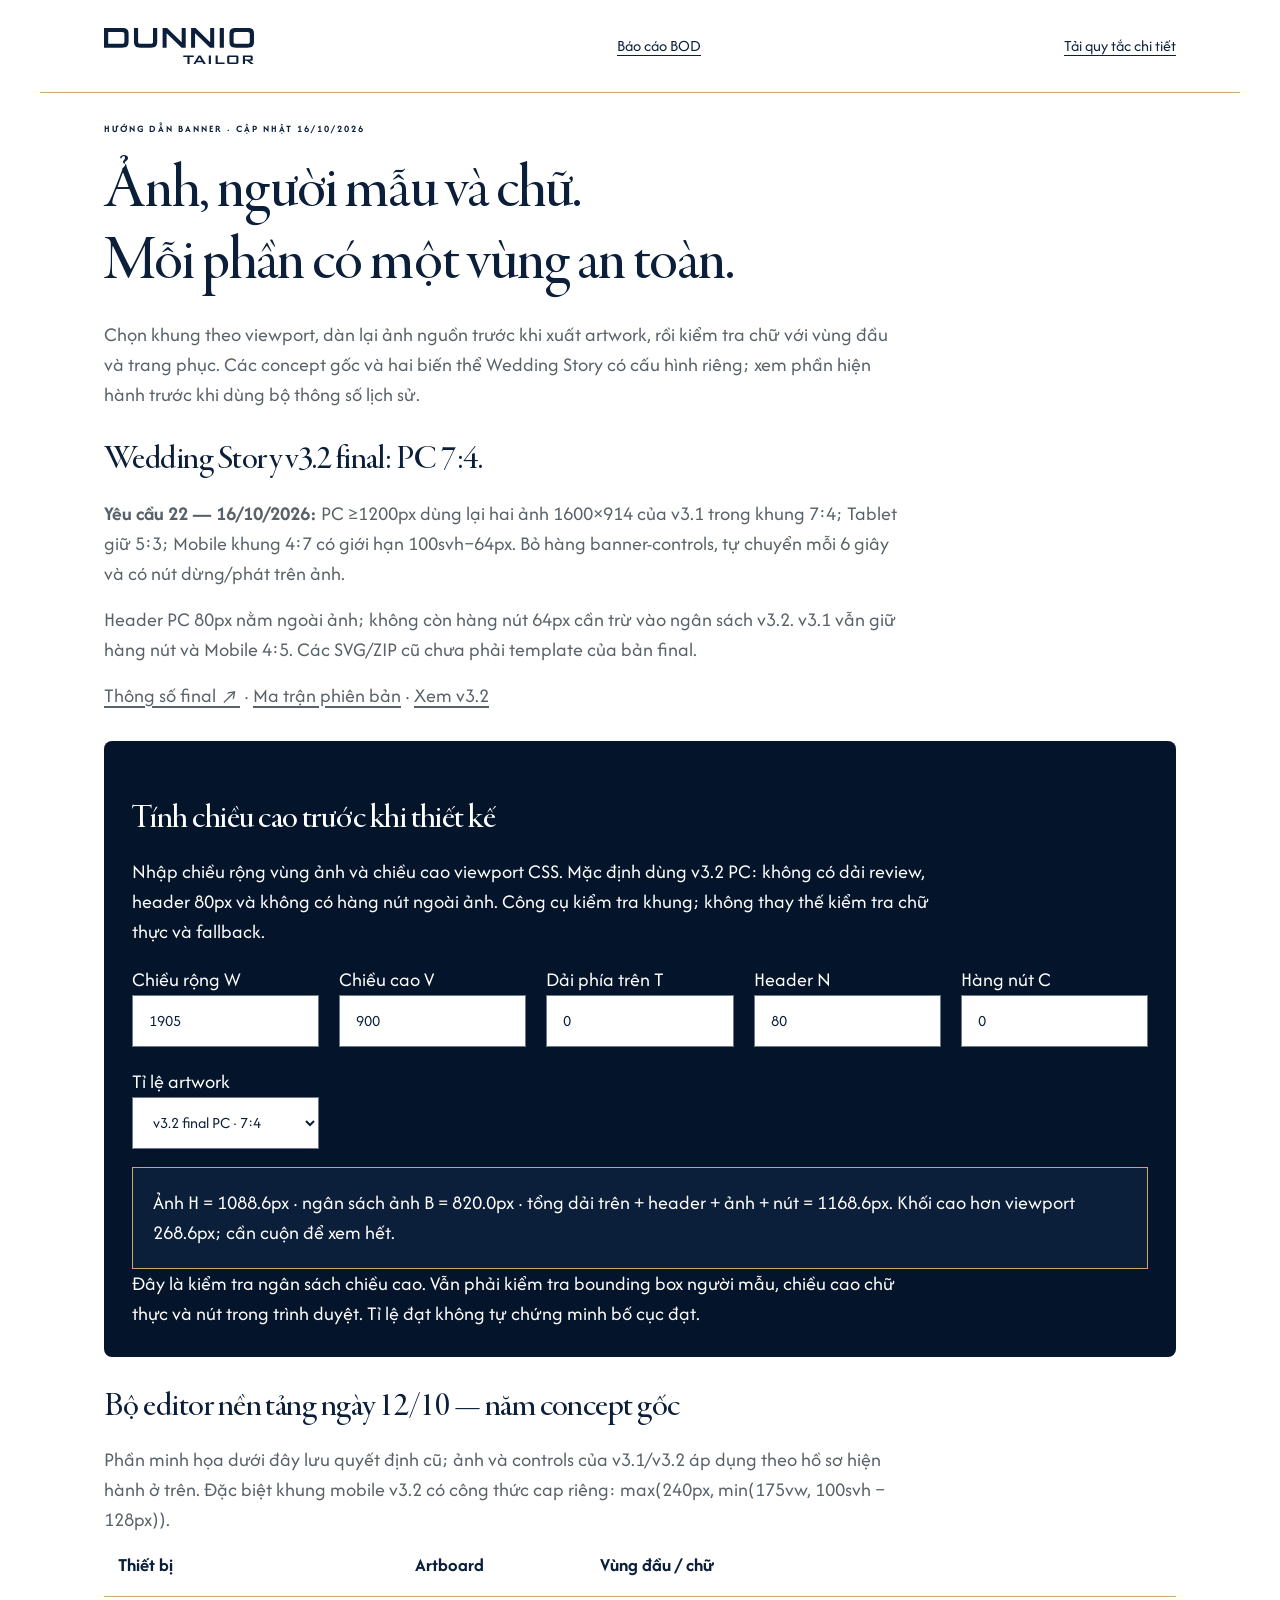
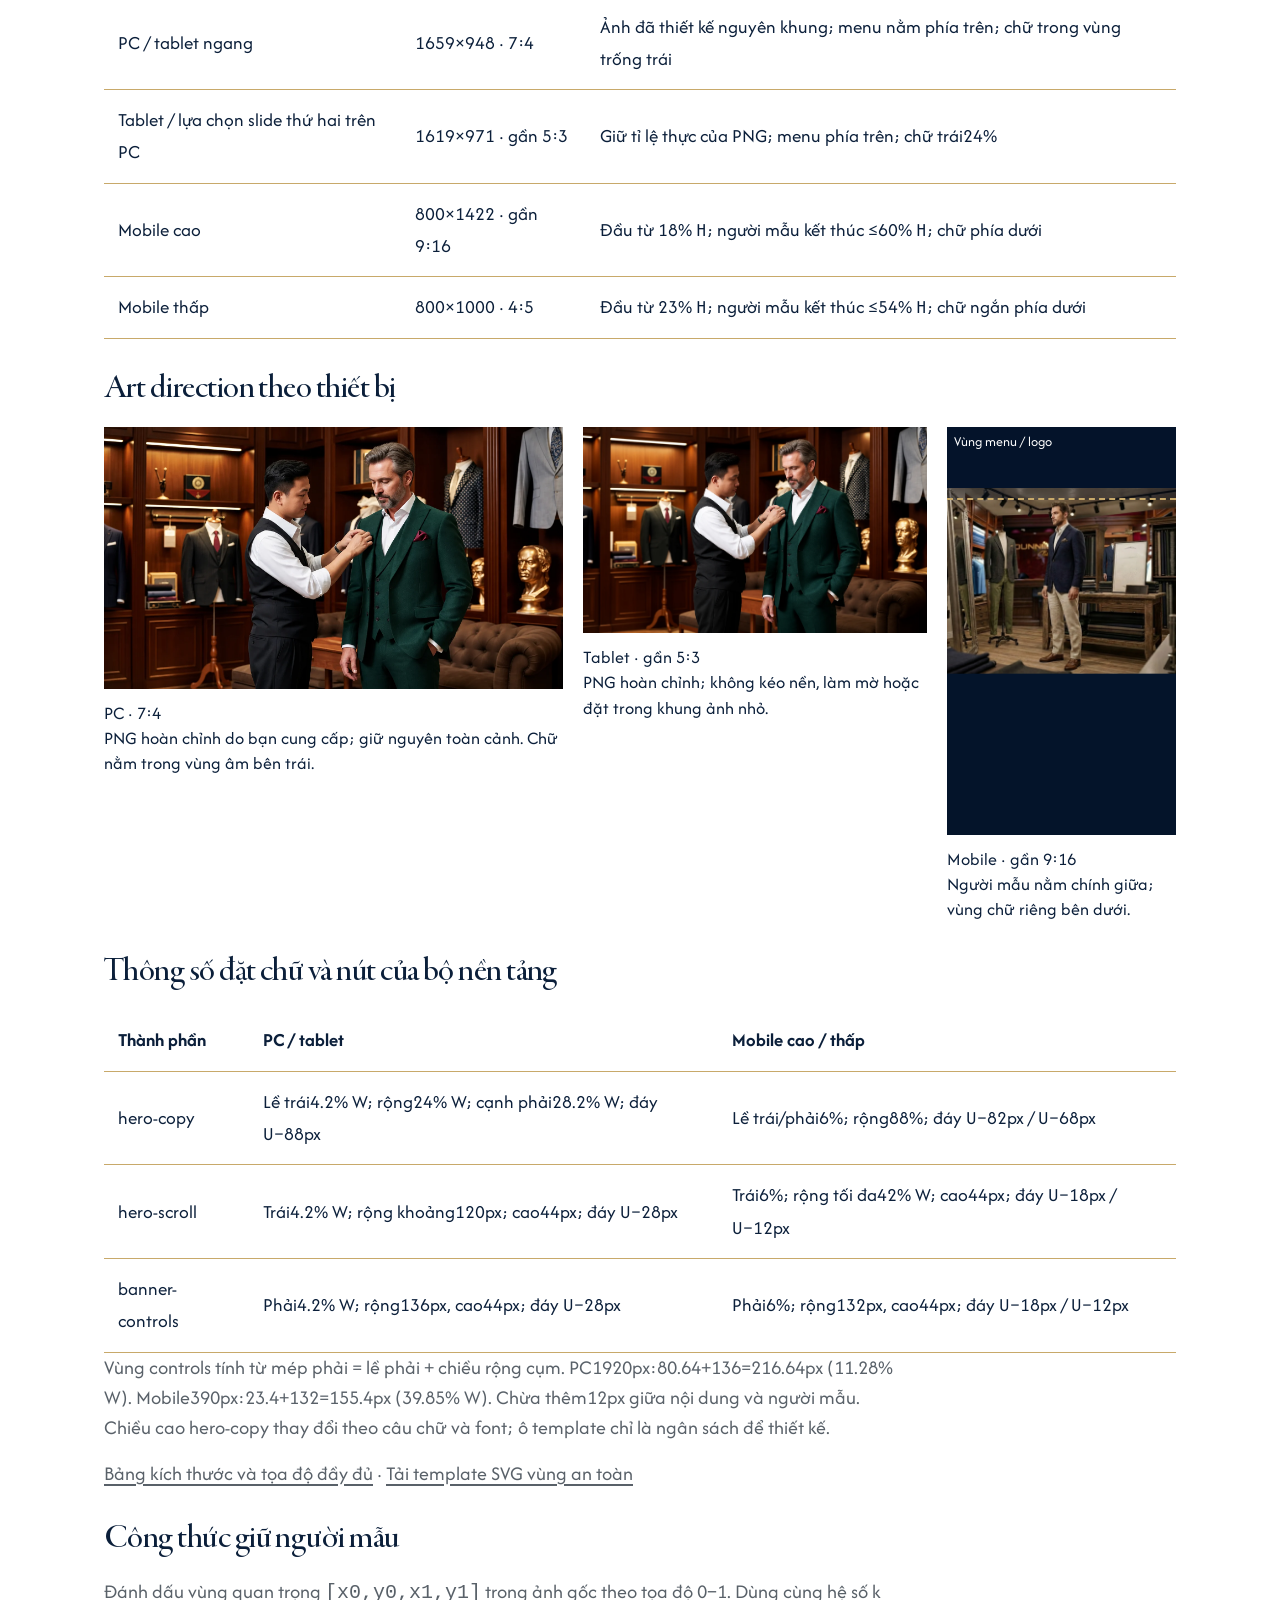
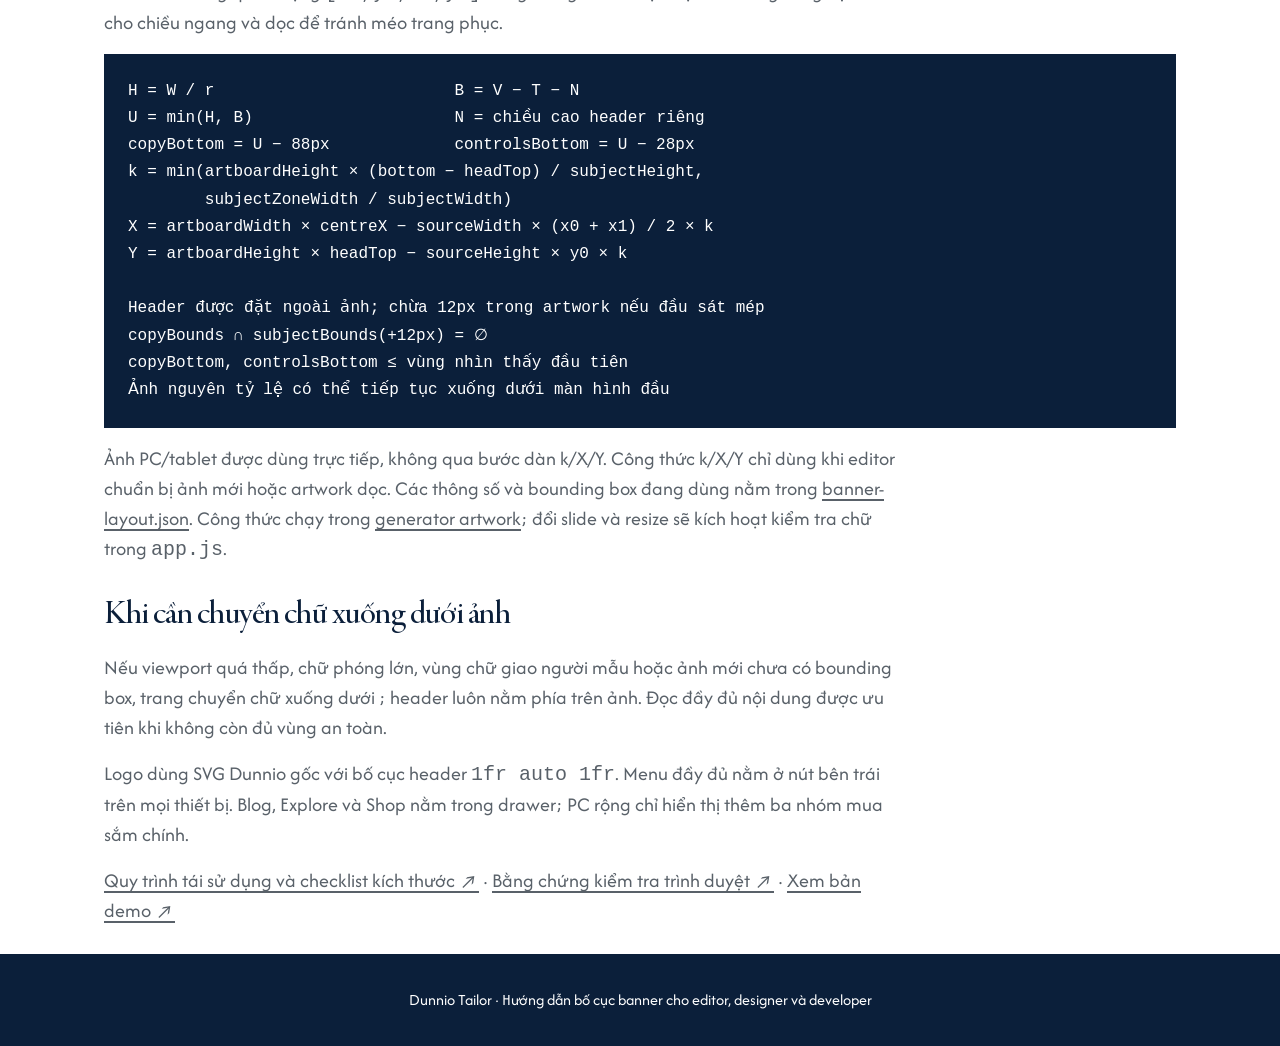
==== commit 6592c465: "Finalize Wedding Story v3.2 layout with 7:4 autoplay banner" ====
--- a/banner-guide.html
+++ b/banner-guide.html
@@ -1,7 +1,7 @@
 <!doctype html><html lang="vi"><head><meta charset="utf-8"><meta name="viewport" content="width=device-width,initial-scale=1"><title>Công thức banner responsive · Dunnio Tailor</title><link rel="stylesheet" href="assets/fonts.css"><link rel="stylesheet" href="assets/styles.css"><link rel="stylesheet" href="assets/brand.css"><style>
 body{background:#fff;color:#0b1f3a}header,main{max-width:1200px;margin:auto;padding:28px 5%}header{display:flex;align-items:center;justify-content:space-between;gap:24px;border-bottom:1px solid #C8A96A}header img{width:150px}h1{font-size:clamp(38px,5vw,64px);margin:20px 0}h2{margin:30px 0 18px;font-size:36px}p,li,label,output{font-size:20px;line-height:1.5}p{max-width:80ch}a{text-decoration:underline;text-underline-offset:4px}.calculator{background:#04142a;color:white;padding:28px;border-radius:8px;margin:30px 0}.calculator label{display:block}.fields{display:grid;grid-template-columns:repeat(5,1fr);gap:20px;margin:18px 0}.calculator output{display:block;background:#0b1f3a;padding:20px;border:1px solid #C8A96A;color:white}.calculator p{color:white}pre{background:#0b1f3a;color:white;padding:24px;overflow:auto;white-space:pre-wrap;font-size:16px}.diagram{display:grid;grid-template-columns:1.6fr 1.2fr .8fr;gap:20px;align-items:start}.artboard{position:relative;line-height:0}.artboard img{width:100%}.artboard .safe-head{position:absolute;top:0;left:0;right:0;height:18%;border-bottom:2px dashed #C8A96A;background:#04142a55}.artboard .safe-head span{position:absolute;left:3%;top:5px;color:white;font:14px/1.4 Afacad}.diagram figure{margin:0}.diagram figcaption{font-size:18px;line-height:1.4;margin-top:12px}.table-scroll{overflow:auto}table{border-collapse:collapse;width:100%;font-size:19px}td,th{padding:14px;text-align:left;border-bottom:1px solid #C8A96A}footer{padding:32px 5%;background:#0b1f3a;color:white;text-align:center}@media(max-width:700px){.fields{grid-template-columns:1fr 1fr}.diagram{grid-template-columns:1fr}header{flex-wrap:wrap}.calculator{padding:20px}p,li,label,output{font-size:18px}}
-</style></head><body><header><a href="index.html"><img src="assets/images/logo-navy.svg" alt="Dunnio Tailor"></a><a href="report.html#responsive-banner-formula">Báo cáo BOD</a><a href="docs/RESPONSIVE-BANNER-FORMULA.md">Tải quy tắc chi tiết</a></header><main><p class="eyebrow">HƯỚNG DẪN BANNER · CẬP NHẬT 15/10/2026</p><h1>Ảnh, người mẫu và chữ.<br>Mỗi phần có một vùng an toàn.</h1><p>Chọn khung theo viewport, dàn lại ảnh nguồn trước khi xuất artwork, rồi kiểm tra chữ với vùng đầu và trang phục. Các concept gốc và hai biến thể Wedding Story có cấu hình riêng; xem phần hiện hành trước khi dùng bộ thông số lịch sử.</p>
-<section id="current-variants"><h2>Wedding Story đang chạy: PC 16:7.</h2><p><strong>v3.2:</strong> PC từ 1200px dùng ảnh 1896×829, slide 1 <code>wedding-story-v3.2-16x7-02-new.webp</code>, slide 2 <code>wedding-story-v3.2-16x7-01.webp</code>; Tablet 640–1199px giữ 5:3; Mobile dưới 640px dùng khung hướng tới 4:7 có cap chiều cao. Nguồn mobile gần 4:5 được cover trong khung, không đổi theo ảnh PC.</p><p><strong>v3.1:</strong> PC gần 7:4, Tablet 5:3, Mobile 4:5; chữ mobile dưới ảnh. Cả hai bản có hàng nút 64px ngay dưới ảnh; riêng v3.2 mobile hai nút cách mép 20px. Các SVG/ZIP hướng dẫn cũ chưa là template 16:7.</p><p><a href="docs/VERSION-STATUS.html">Hồ sơ phiên bản và ma trận ảnh ↗</a> · <a href="docs/VERSION-STATUS.md">Hướng dẫn kỹ thuật</a> · <a href="v3.2-wedding-story.html">Xem v3.2</a></p></section><section class="calculator" aria-labelledby="calc-title"><h2 id="calc-title">Tính chiều cao trước khi thiết kế</h2><p>Nhập chiều rộng vùng ảnh và chiều cao viewport CSS. Mặc định dùng v3.2 PC: không có dải review, header 80px và hàng nút 64px ngoài ảnh. Công cụ kiểm tra khung; không thay thế kiểm tra chữ thực và fallback.</p><div class="fields"><label for="screen-w">Chiều rộng W<input id="screen-w" type="number" min="200" max="6000" value="1905"></label><label for="screen-h">Chiều cao V<input id="screen-h" type="number" min="200" max="4000" value="900"></label><label for="strip-h">Dải phía trên T<input id="strip-h" type="number" min="0" max="300" value="0"></label><label for="header-h">Header N<input id="header-h" type="number" min="0" max="200" value="80"></label><label for="controls-h">Hàng nút C<input id="controls-h" type="number" min="0" max="300" value="64"></label><label for="art-ratio">Tỉ lệ artwork<select id="art-ratio"><option value="2.285714285714286" selected>v3.2 PC · 16:7</option><option value="1.666666666666667">Tablet · 5:3</option><option value="1.75">Concept gốc PC · 7:4</option><option value="1.667353244">PC/Tablet · 1619:971 (gần 5:3)</option><option value="2.666666667">So sánh · 8:3</option><option value="1.777777778">So sánh · 16:9</option><option value="1.333333333">Tablet · 4:3</option><option value="0.562587904">Mobile · 800:1422</option><option value="0.8">Mobile thấp · 4:5</option></select></label></div><output id="calc-result" aria-live="polite"></output><p>Đây là kiểm tra ngân sách chiều cao. Vẫn phải kiểm tra bounding box người mẫu, chiều cao chữ thực và nút trong trình duyệt. Tỉ lệ đạt không tự chứng minh bố cục đạt.</p></section>
+</style></head><body><header><a href="index.html"><img src="assets/images/logo-navy.svg" alt="Dunnio Tailor"></a><a href="report.html#responsive-banner-formula">Báo cáo BOD</a><a href="docs/RESPONSIVE-BANNER-FORMULA.md">Tải quy tắc chi tiết</a></header><main><p class="eyebrow">HƯỚNG DẪN BANNER · CẬP NHẬT 16/10/2026</p><h1>Ảnh, người mẫu và chữ.<br>Mỗi phần có một vùng an toàn.</h1><p>Chọn khung theo viewport, dàn lại ảnh nguồn trước khi xuất artwork, rồi kiểm tra chữ với vùng đầu và trang phục. Các concept gốc và hai biến thể Wedding Story có cấu hình riêng; xem phần hiện hành trước khi dùng bộ thông số lịch sử.</p>
+<section id="current-variants"><h2>Wedding Story v3.2 final: PC 7:4.</h2><p><strong>Yêu cầu 22 — 16/10/2026:</strong> PC ≥1200px dùng lại hai ảnh 1600×914 của v3.1 trong khung 7:4; Tablet giữ 5:3; Mobile khung 4:7 có giới hạn 100svh−64px. Bỏ hàng banner-controls, tự chuyển mỗi 6 giây và có nút dừng/phát trên ảnh.</p><p>Header PC 80px nằm ngoài ảnh; không còn hàng nút 64px cần trừ vào ngân sách v3.2. v3.1 vẫn giữ hàng nút và Mobile 4:5. Các SVG/ZIP cũ chưa phải template của bản final.</p><p><a href="docs/WEDDING-FINAL-REQUEST22.md">Thông số final ↗</a> · <a href="docs/VERSION-STATUS.html">Ma trận phiên bản</a> · <a href="v3.2-wedding-story.html">Xem v3.2</a></p></section><section class="calculator" aria-labelledby="calc-title"><h2 id="calc-title">Tính chiều cao trước khi thiết kế</h2><p>Nhập chiều rộng vùng ảnh và chiều cao viewport CSS. Mặc định dùng v3.2 PC: không có dải review, header 80px và không có hàng nút ngoài ảnh. Công cụ kiểm tra khung; không thay thế kiểm tra chữ thực và fallback.</p><div class="fields"><label for="screen-w">Chiều rộng W<input id="screen-w" type="number" min="200" max="6000" value="1905"></label><label for="screen-h">Chiều cao V<input id="screen-h" type="number" min="200" max="4000" value="900"></label><label for="strip-h">Dải phía trên T<input id="strip-h" type="number" min="0" max="300" value="0"></label><label for="header-h">Header N<input id="header-h" type="number" min="0" max="200" value="80"></label><label for="controls-h">Hàng nút C<input id="controls-h" type="number" min="0" max="300" value="0"></label><label for="art-ratio">Tỉ lệ artwork<select id="art-ratio"><option value="2.285714285714286">Lịch sử · 16:7</option><option value="1.666666666666667">Tablet · 5:3</option><option value="1.75" selected>v3.2 final PC · 7:4</option><option value="1.667353244">PC/Tablet · 1619:971 (gần 5:3)</option><option value="2.666666667">So sánh · 8:3</option><option value="1.777777778">So sánh · 16:9</option><option value="1.333333333">Tablet · 4:3</option><option value="0.562587904">Mobile · 800:1422</option><option value="0.8">Mobile thấp · 4:5</option></select></label></div><output id="calc-result" aria-live="polite"></output><p>Đây là kiểm tra ngân sách chiều cao. Vẫn phải kiểm tra bounding box người mẫu, chiều cao chữ thực và nút trong trình duyệt. Tỉ lệ đạt không tự chứng minh bố cục đạt.</p></section>
 <h2>Bộ editor nền tảng ngày 12/10 — năm concept gốc</h2><p>Phần minh họa dưới đây lưu quyết định cũ; ảnh và controls của v3.1/v3.2 áp dụng theo hồ sơ hiện hành ở trên. Đặc biệt khung mobile v3.2 có công thức cap riêng: max(240px, min(175vw, 100svh − 128px)).</p><div class="table-scroll"><table><thead><tr><th>Thiết bị</th><th>Artboard</th><th>Vùng đầu / chữ</th></tr></thead><tbody><tr><td>PC / tablet ngang</td><td>1659×948 · 7:4</td><td>Ảnh đã thiết kế nguyên khung; menu nằm phía trên; chữ trong vùng trống trái</td></tr><tr><td>Tablet / lựa chọn slide thứ hai trên PC</td><td>1619×971 · gần 5:3</td><td>Giữ tỉ lệ thực của PNG; menu phía trên; chữ trái24%</td></tr><tr><td>Mobile cao</td><td>800×1422 · gần 9:16</td><td>Đầu từ 18% H; người mẫu kết thúc ≤60% H; chữ phía dưới</td></tr><tr><td>Mobile thấp</td><td>800×1000 · 4:5</td><td>Đầu từ 23% H; người mẫu kết thúc ≤54% H; chữ ngắn phía dưới</td></tr></tbody></table></div>
 <h2>Art direction theo thiết bị</h2><div class="diagram"><figure><div class="artboard"><img src="assets/images/editor-banner-7x4.png?v=banner-slides-20261012-r4" alt="Ảnh PC: người mẫu ở vùng trung tâm, chừa vùng chữ bên trái"></div><figcaption>PC · 7:4<br>PNG hoàn chỉnh do bạn cung cấp; giữ nguyên toàn cảnh. Chữ nằm trong vùng âm bên trái.</figcaption></figure><figure><div class="artboard"><img src="assets/images/editor-banner-5x3.png?v=banner-slides-20261012-r4" alt="Artboard tablet với vùng đầu an toàn"></div><figcaption>Tablet · gần 5:3<br>PNG hoàn chỉnh; không kéo nền, làm mờ hoặc đặt trong khung ảnh nhỏ.</figcaption></figure><figure><div class="artboard"><img src="assets/banners/fit-concierge-mobile.svg?v=banner-slides-20261012-r4" alt="Artboard mobile với người mẫu ở giữa và vùng chữ phía dưới"><div class="safe-head"><span>Vùng menu / logo</span></div></div><figcaption>Mobile · gần 9:16<br>Người mẫu nằm chính giữa; vùng chữ riêng bên dưới.</figcaption></figure></div>
 <h2>Thông số đặt chữ và nút của bộ nền tảng</h2><div class="table-scroll"><table><thead><tr><th>Thành phần</th><th>PC / tablet</th><th>Mobile cao / thấp</th></tr></thead><tbody><tr><td>hero-copy</td><td>Lề trái4.2% W; rộng24% W; cạnh phải28.2% W; đáy U−88px</td><td>Lề trái/phải6%; rộng88%; đáy U−82px / U−68px</td></tr><tr><td>hero-scroll</td><td>Trái4.2% W; rộng khoảng120px; cao44px; đáy U−28px</td><td>Trái6%; rộng tối đa42% W; cao44px; đáy U−18px / U−12px</td></tr><tr><td>banner-controls</td><td>Phải4.2% W; rộng136px, cao44px; đáy U−28px</td><td>Phải6%; rộng132px, cao44px; đáy U−18px / U−12px</td></tr></tbody></table></div><p>Vùng controls tính từ mép phải = lề phải + chiều rộng cụm. PC1920px:80.64+136=216.64px (11.28% W). Mobile390px:23.4+132=155.4px (39.85% W). Chừa thêm12px giữa nội dung và người mẫu. Chiều cao hero-copy thay đổi theo câu chữ và font; ô template chỉ là ngân sách để thiết kế.</p><p><a href="docs/BANNER-EDITOR-SPEC.md">Bảng kích thước và tọa độ đầy đủ</a> · <a href="docs/banner-templates/banner-safe-zones.zip">Tải template SVG vùng an toàn</a></p><h2>Công thức giữ người mẫu</h2><p>Đánh dấu vùng quan trọng <code>[x0,y0,x1,y1]</code> trong ảnh gốc theo tọa độ 0–1. Dùng cùng hệ số k cho chiều ngang và dọc để tránh méo trang phục.</p><pre>H = W / r                         B = V − T − N
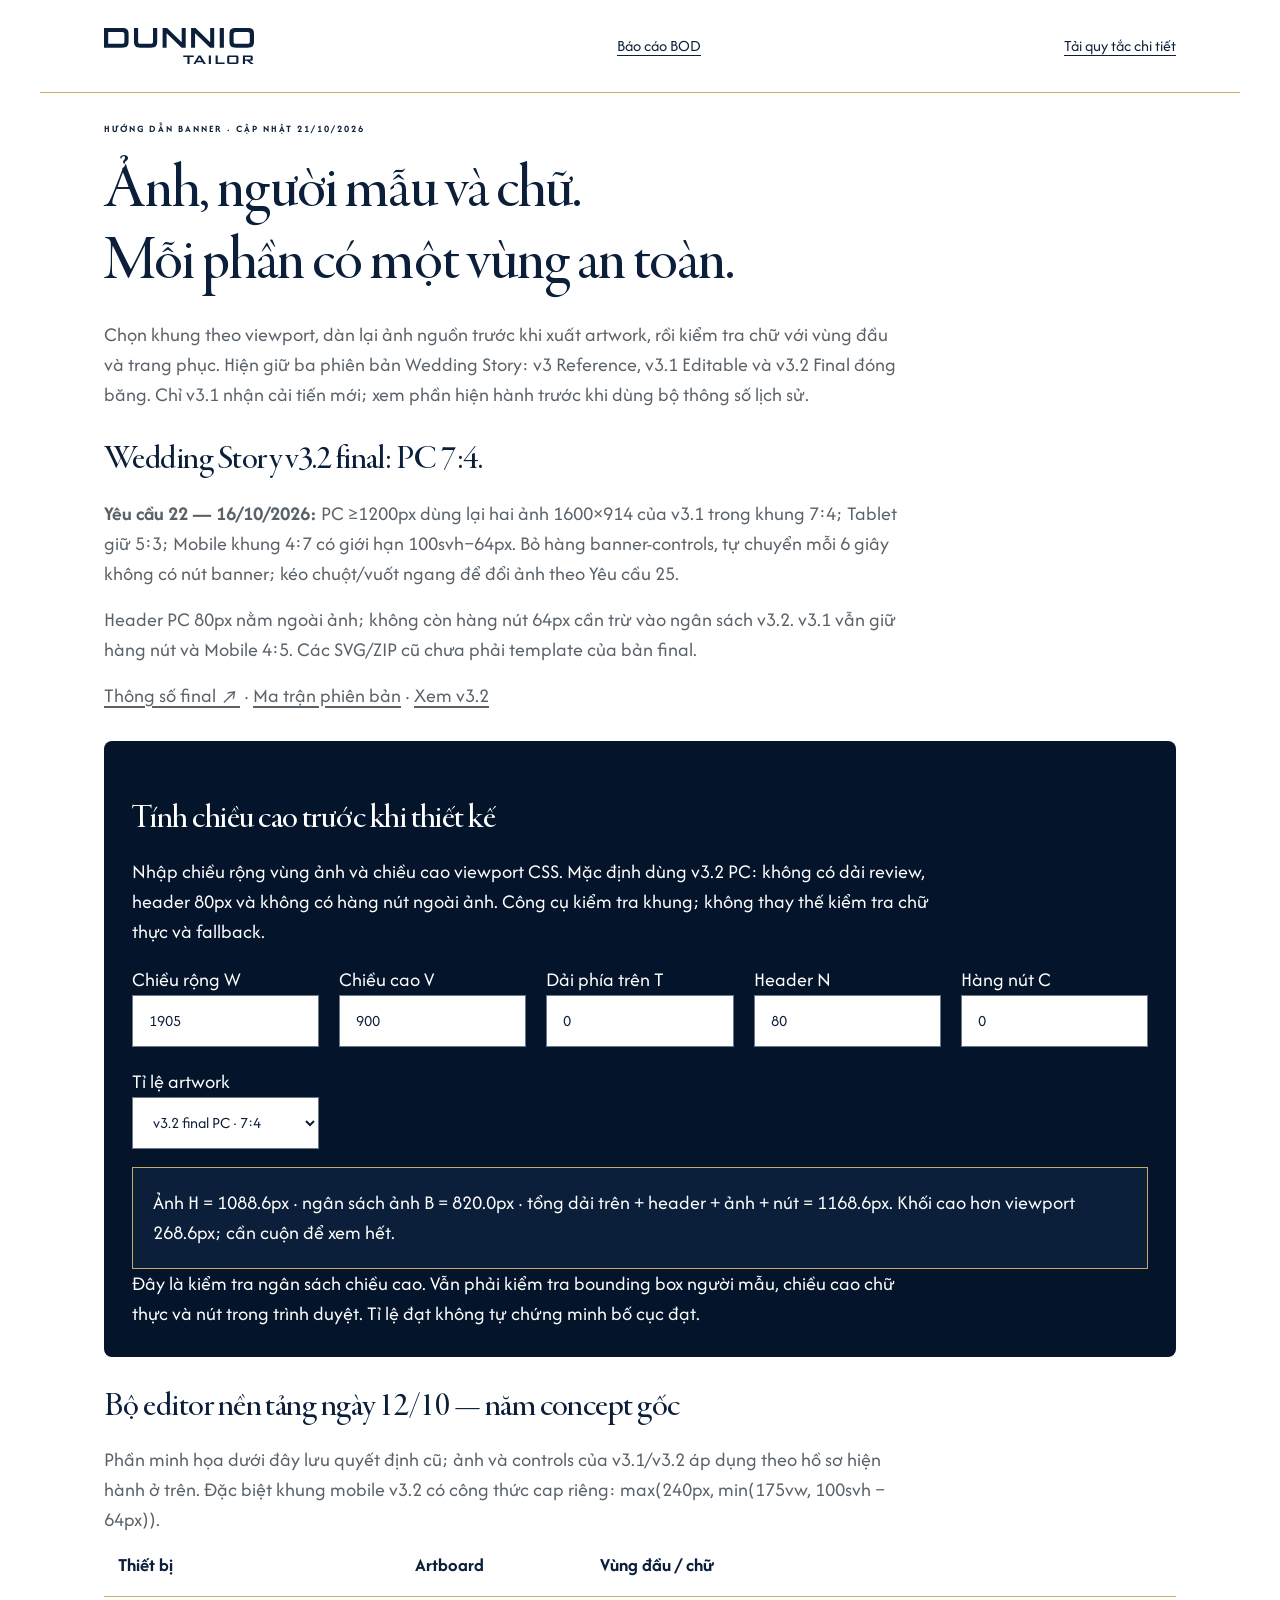
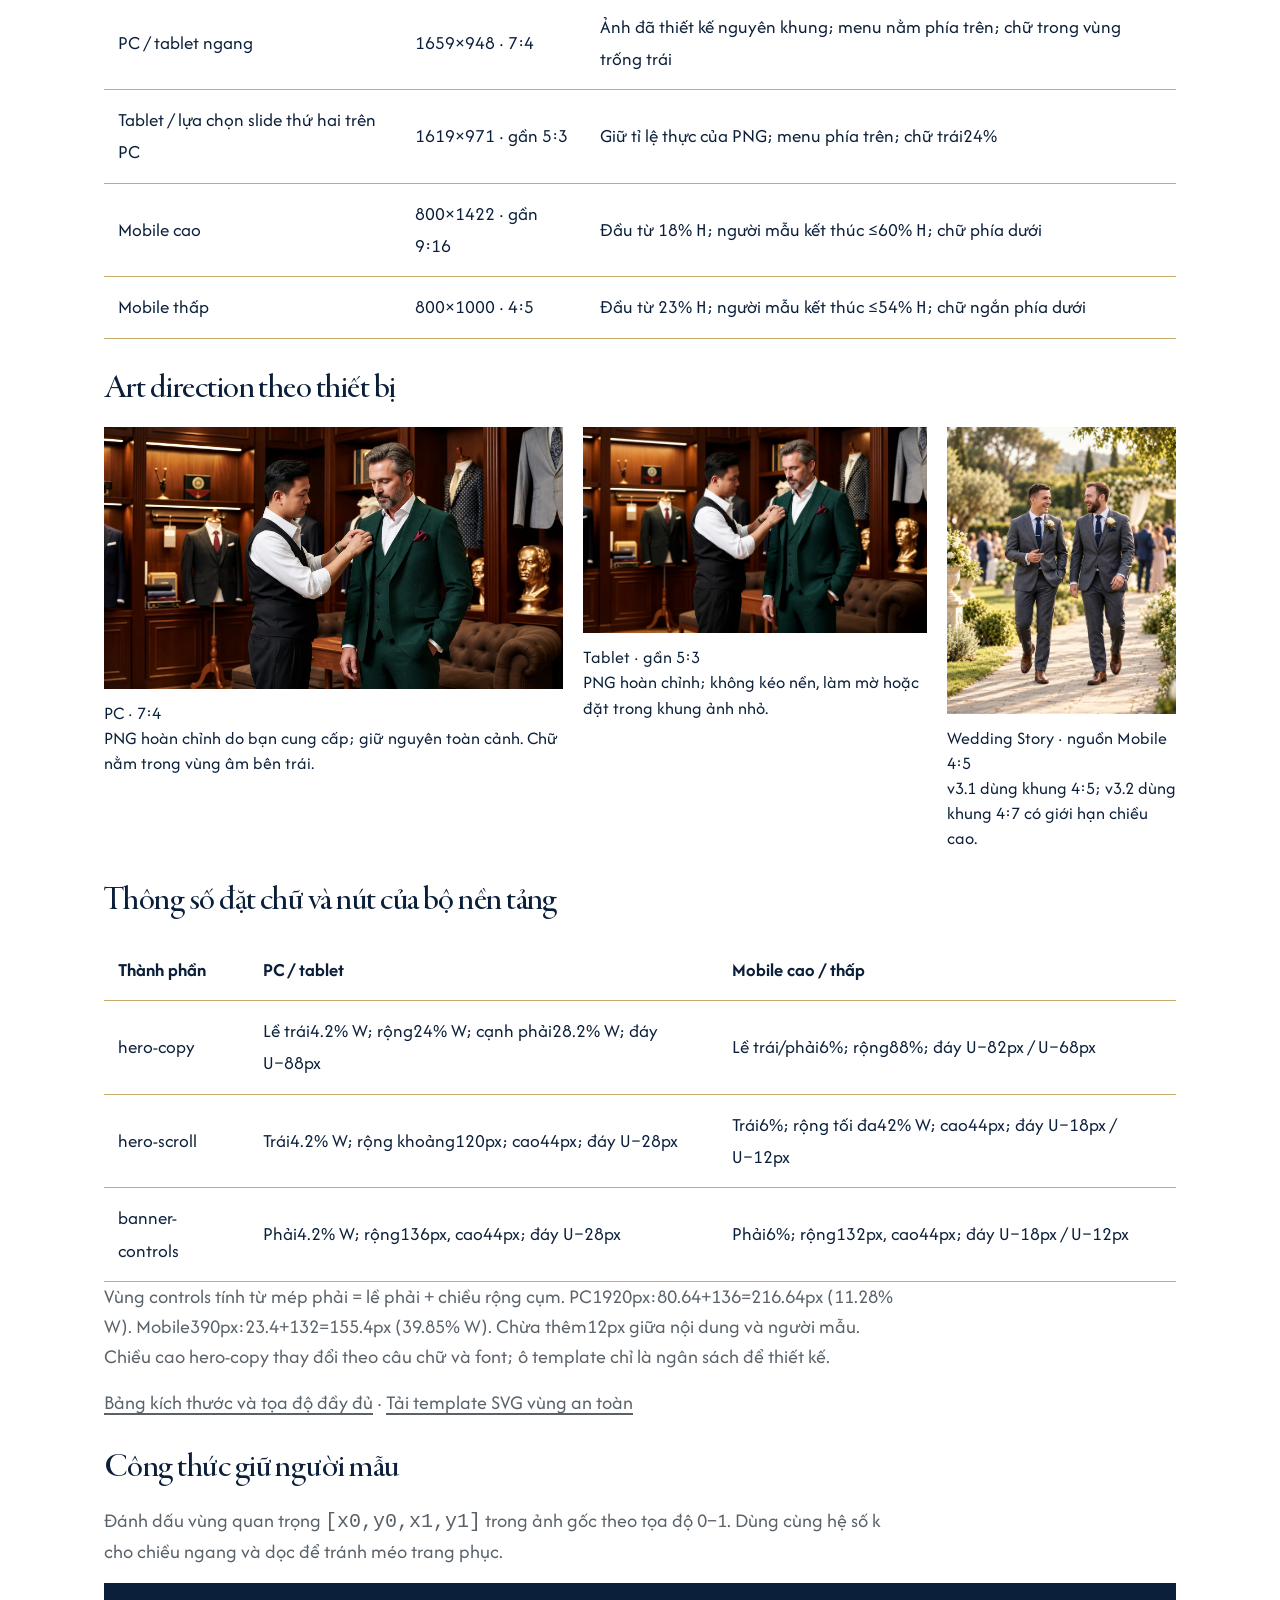
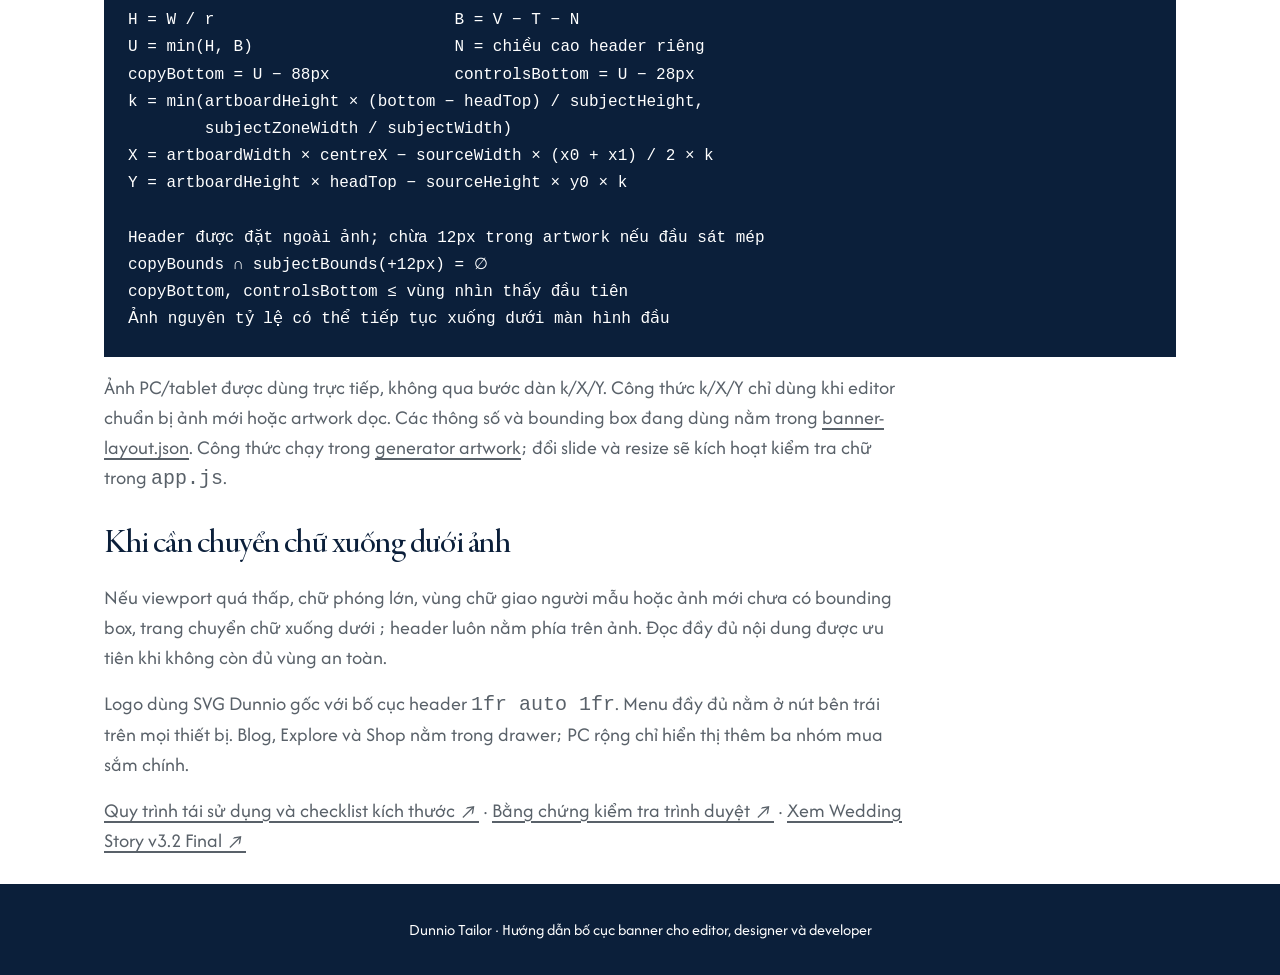
==== commit 996fa856: "Request 30: retire v1/v2/v4/v5 routes, keep v3/v3.1/v3.2, add cleanup guards and memory Retire v1-he" ====
--- a/banner-guide.html
+++ b/banner-guide.html
@@ -1,9 +1,9 @@
 <!doctype html><html lang="vi"><head><meta charset="utf-8"><meta name="viewport" content="width=device-width,initial-scale=1"><title>Công thức banner responsive · Dunnio Tailor</title><link rel="stylesheet" href="assets/fonts.css"><link rel="stylesheet" href="assets/styles.css"><link rel="stylesheet" href="assets/brand.css"><style>
 body{background:#fff;color:#0b1f3a}header,main{max-width:1200px;margin:auto;padding:28px 5%}header{display:flex;align-items:center;justify-content:space-between;gap:24px;border-bottom:1px solid #C8A96A}header img{width:150px}h1{font-size:clamp(38px,5vw,64px);margin:20px 0}h2{margin:30px 0 18px;font-size:36px}p,li,label,output{font-size:20px;line-height:1.5}p{max-width:80ch}a{text-decoration:underline;text-underline-offset:4px}.calculator{background:#04142a;color:white;padding:28px;border-radius:8px;margin:30px 0}.calculator label{display:block}.fields{display:grid;grid-template-columns:repeat(5,1fr);gap:20px;margin:18px 0}.calculator output{display:block;background:#0b1f3a;padding:20px;border:1px solid #C8A96A;color:white}.calculator p{color:white}pre{background:#0b1f3a;color:white;padding:24px;overflow:auto;white-space:pre-wrap;font-size:16px}.diagram{display:grid;grid-template-columns:1.6fr 1.2fr .8fr;gap:20px;align-items:start}.artboard{position:relative;line-height:0}.artboard img{width:100%}.artboard .safe-head{position:absolute;top:0;left:0;right:0;height:18%;border-bottom:2px dashed #C8A96A;background:#04142a55}.artboard .safe-head span{position:absolute;left:3%;top:5px;color:white;font:14px/1.4 Afacad}.diagram figure{margin:0}.diagram figcaption{font-size:18px;line-height:1.4;margin-top:12px}.table-scroll{overflow:auto}table{border-collapse:collapse;width:100%;font-size:19px}td,th{padding:14px;text-align:left;border-bottom:1px solid #C8A96A}footer{padding:32px 5%;background:#0b1f3a;color:white;text-align:center}@media(max-width:700px){.fields{grid-template-columns:1fr 1fr}.diagram{grid-template-columns:1fr}header{flex-wrap:wrap}.calculator{padding:20px}p,li,label,output{font-size:18px}}
-</style></head><body><header><a href="index.html"><img src="assets/images/logo-navy.svg" alt="Dunnio Tailor"></a><a href="report.html#responsive-banner-formula">Báo cáo BOD</a><a href="docs/RESPONSIVE-BANNER-FORMULA.md">Tải quy tắc chi tiết</a></header><main><p class="eyebrow">HƯỚNG DẪN BANNER · CẬP NHẬT 16/10/2026</p><h1>Ảnh, người mẫu và chữ.<br>Mỗi phần có một vùng an toàn.</h1><p>Chọn khung theo viewport, dàn lại ảnh nguồn trước khi xuất artwork, rồi kiểm tra chữ với vùng đầu và trang phục. Các concept gốc và hai biến thể Wedding Story có cấu hình riêng; xem phần hiện hành trước khi dùng bộ thông số lịch sử.</p>
-<section id="current-variants"><h2>Wedding Story v3.2 final: PC 7:4.</h2><p><strong>Yêu cầu 22 — 16/10/2026:</strong> PC ≥1200px dùng lại hai ảnh 1600×914 của v3.1 trong khung 7:4; Tablet giữ 5:3; Mobile khung 4:7 có giới hạn 100svh−64px. Bỏ hàng banner-controls, tự chuyển mỗi 6 giây và có nút dừng/phát trên ảnh.</p><p>Header PC 80px nằm ngoài ảnh; không còn hàng nút 64px cần trừ vào ngân sách v3.2. v3.1 vẫn giữ hàng nút và Mobile 4:5. Các SVG/ZIP cũ chưa phải template của bản final.</p><p><a href="docs/WEDDING-FINAL-REQUEST22.md">Thông số final ↗</a> · <a href="docs/VERSION-STATUS.html">Ma trận phiên bản</a> · <a href="v3.2-wedding-story.html">Xem v3.2</a></p></section><section class="calculator" aria-labelledby="calc-title"><h2 id="calc-title">Tính chiều cao trước khi thiết kế</h2><p>Nhập chiều rộng vùng ảnh và chiều cao viewport CSS. Mặc định dùng v3.2 PC: không có dải review, header 80px và không có hàng nút ngoài ảnh. Công cụ kiểm tra khung; không thay thế kiểm tra chữ thực và fallback.</p><div class="fields"><label for="screen-w">Chiều rộng W<input id="screen-w" type="number" min="200" max="6000" value="1905"></label><label for="screen-h">Chiều cao V<input id="screen-h" type="number" min="200" max="4000" value="900"></label><label for="strip-h">Dải phía trên T<input id="strip-h" type="number" min="0" max="300" value="0"></label><label for="header-h">Header N<input id="header-h" type="number" min="0" max="200" value="80"></label><label for="controls-h">Hàng nút C<input id="controls-h" type="number" min="0" max="300" value="0"></label><label for="art-ratio">Tỉ lệ artwork<select id="art-ratio"><option value="2.285714285714286">Lịch sử · 16:7</option><option value="1.666666666666667">Tablet · 5:3</option><option value="1.75" selected>v3.2 final PC · 7:4</option><option value="1.667353244">PC/Tablet · 1619:971 (gần 5:3)</option><option value="2.666666667">So sánh · 8:3</option><option value="1.777777778">So sánh · 16:9</option><option value="1.333333333">Tablet · 4:3</option><option value="0.562587904">Mobile · 800:1422</option><option value="0.8">Mobile thấp · 4:5</option></select></label></div><output id="calc-result" aria-live="polite"></output><p>Đây là kiểm tra ngân sách chiều cao. Vẫn phải kiểm tra bounding box người mẫu, chiều cao chữ thực và nút trong trình duyệt. Tỉ lệ đạt không tự chứng minh bố cục đạt.</p></section>
-<h2>Bộ editor nền tảng ngày 12/10 — năm concept gốc</h2><p>Phần minh họa dưới đây lưu quyết định cũ; ảnh và controls của v3.1/v3.2 áp dụng theo hồ sơ hiện hành ở trên. Đặc biệt khung mobile v3.2 có công thức cap riêng: max(240px, min(175vw, 100svh − 128px)).</p><div class="table-scroll"><table><thead><tr><th>Thiết bị</th><th>Artboard</th><th>Vùng đầu / chữ</th></tr></thead><tbody><tr><td>PC / tablet ngang</td><td>1659×948 · 7:4</td><td>Ảnh đã thiết kế nguyên khung; menu nằm phía trên; chữ trong vùng trống trái</td></tr><tr><td>Tablet / lựa chọn slide thứ hai trên PC</td><td>1619×971 · gần 5:3</td><td>Giữ tỉ lệ thực của PNG; menu phía trên; chữ trái24%</td></tr><tr><td>Mobile cao</td><td>800×1422 · gần 9:16</td><td>Đầu từ 18% H; người mẫu kết thúc ≤60% H; chữ phía dưới</td></tr><tr><td>Mobile thấp</td><td>800×1000 · 4:5</td><td>Đầu từ 23% H; người mẫu kết thúc ≤54% H; chữ ngắn phía dưới</td></tr></tbody></table></div>
-<h2>Art direction theo thiết bị</h2><div class="diagram"><figure><div class="artboard"><img src="assets/images/editor-banner-7x4.png?v=banner-slides-20261012-r4" alt="Ảnh PC: người mẫu ở vùng trung tâm, chừa vùng chữ bên trái"></div><figcaption>PC · 7:4<br>PNG hoàn chỉnh do bạn cung cấp; giữ nguyên toàn cảnh. Chữ nằm trong vùng âm bên trái.</figcaption></figure><figure><div class="artboard"><img src="assets/images/editor-banner-5x3.png?v=banner-slides-20261012-r4" alt="Artboard tablet với vùng đầu an toàn"></div><figcaption>Tablet · gần 5:3<br>PNG hoàn chỉnh; không kéo nền, làm mờ hoặc đặt trong khung ảnh nhỏ.</figcaption></figure><figure><div class="artboard"><img src="assets/banners/fit-concierge-mobile.svg?v=banner-slides-20261012-r4" alt="Artboard mobile với người mẫu ở giữa và vùng chữ phía dưới"><div class="safe-head"><span>Vùng menu / logo</span></div></div><figcaption>Mobile · gần 9:16<br>Người mẫu nằm chính giữa; vùng chữ riêng bên dưới.</figcaption></figure></div>
+</style></head><body><header><a href="index.html"><img src="assets/images/logo-navy.svg" alt="Dunnio Tailor"></a><a href="report.html#responsive-banner-formula">Báo cáo BOD</a><a href="docs/RESPONSIVE-BANNER-FORMULA.md">Tải quy tắc chi tiết</a></header><main><p class="eyebrow">HƯỚNG DẪN BANNER · CẬP NHẬT 21/10/2026</p><h1>Ảnh, người mẫu và chữ.<br>Mỗi phần có một vùng an toàn.</h1><p>Chọn khung theo viewport, dàn lại ảnh nguồn trước khi xuất artwork, rồi kiểm tra chữ với vùng đầu và trang phục. Hiện giữ ba phiên bản Wedding Story: v3 Reference, v3.1 Editable và v3.2 Final đóng băng. Chỉ v3.1 nhận cải tiến mới; xem phần hiện hành trước khi dùng bộ thông số lịch sử.</p>
+<section id="current-variants"><h2>Wedding Story v3.2 final: PC 7:4.</h2><p><strong>Yêu cầu 22 — 16/10/2026:</strong> PC ≥1200px dùng lại hai ảnh 1600×914 của v3.1 trong khung 7:4; Tablet giữ 5:3; Mobile khung 4:7 có giới hạn 100svh−64px. Bỏ hàng banner-controls, tự chuyển mỗi 6 giây không có nút banner; kéo chuột/vuốt ngang để đổi ảnh theo Yêu cầu 25.</p><p>Header PC 80px nằm ngoài ảnh; không còn hàng nút 64px cần trừ vào ngân sách v3.2. v3.1 vẫn giữ hàng nút và Mobile 4:5. Các SVG/ZIP cũ chưa phải template của bản final.</p><p><a href="docs/WEDDING-FINAL-REQUEST22.md">Thông số final ↗</a> · <a href="docs/VERSION-STATUS.html">Ma trận phiên bản</a> · <a href="v3.2-wedding-story.html">Xem v3.2</a></p></section><section class="calculator" aria-labelledby="calc-title"><h2 id="calc-title">Tính chiều cao trước khi thiết kế</h2><p>Nhập chiều rộng vùng ảnh và chiều cao viewport CSS. Mặc định dùng v3.2 PC: không có dải review, header 80px và không có hàng nút ngoài ảnh. Công cụ kiểm tra khung; không thay thế kiểm tra chữ thực và fallback.</p><div class="fields"><label for="screen-w">Chiều rộng W<input id="screen-w" type="number" min="200" max="6000" value="1905"></label><label for="screen-h">Chiều cao V<input id="screen-h" type="number" min="200" max="4000" value="900"></label><label for="strip-h">Dải phía trên T<input id="strip-h" type="number" min="0" max="300" value="0"></label><label for="header-h">Header N<input id="header-h" type="number" min="0" max="200" value="80"></label><label for="controls-h">Hàng nút C<input id="controls-h" type="number" min="0" max="300" value="0"></label><label for="art-ratio">Tỉ lệ artwork<select id="art-ratio"><option value="2.285714285714286">Lịch sử · 16:7</option><option value="1.666666666666667">Tablet · 5:3</option><option value="1.75" selected>v3.2 final PC · 7:4</option><option value="1.667353244">PC/Tablet · 1619:971 (gần 5:3)</option><option value="2.666666667">So sánh · 8:3</option><option value="1.777777778">So sánh · 16:9</option><option value="1.333333333">Tablet · 4:3</option><option value="0.562587904">Mobile · 800:1422</option><option value="0.8">Mobile thấp · 4:5</option></select></label></div><output id="calc-result" aria-live="polite"></output><p>Đây là kiểm tra ngân sách chiều cao. Vẫn phải kiểm tra bounding box người mẫu, chiều cao chữ thực và nút trong trình duyệt. Tỉ lệ đạt không tự chứng minh bố cục đạt.</p></section>
+<h2>Bộ editor nền tảng ngày 12/10 — năm concept gốc</h2><p>Phần minh họa dưới đây lưu quyết định cũ; ảnh và controls của v3.1/v3.2 áp dụng theo hồ sơ hiện hành ở trên. Đặc biệt khung mobile v3.2 có công thức cap riêng: max(240px, min(175vw, 100svh − 64px)).</p><div class="table-scroll"><table><thead><tr><th>Thiết bị</th><th>Artboard</th><th>Vùng đầu / chữ</th></tr></thead><tbody><tr><td>PC / tablet ngang</td><td>1659×948 · 7:4</td><td>Ảnh đã thiết kế nguyên khung; menu nằm phía trên; chữ trong vùng trống trái</td></tr><tr><td>Tablet / lựa chọn slide thứ hai trên PC</td><td>1619×971 · gần 5:3</td><td>Giữ tỉ lệ thực của PNG; menu phía trên; chữ trái24%</td></tr><tr><td>Mobile cao</td><td>800×1422 · gần 9:16</td><td>Đầu từ 18% H; người mẫu kết thúc ≤60% H; chữ phía dưới</td></tr><tr><td>Mobile thấp</td><td>800×1000 · 4:5</td><td>Đầu từ 23% H; người mẫu kết thúc ≤54% H; chữ ngắn phía dưới</td></tr></tbody></table></div>
+<h2>Art direction theo thiết bị</h2><div class="diagram"><figure><div class="artboard"><img src="assets/images/editor-banner-7x4.png?v=banner-slides-20261012-r4" alt="Ảnh PC: người mẫu ở vùng trung tâm, chừa vùng chữ bên trái"></div><figcaption>PC · 7:4<br>PNG hoàn chỉnh do bạn cung cấp; giữ nguyên toàn cảnh. Chữ nằm trong vùng âm bên trái.</figcaption></figure><figure><div class="artboard"><img src="assets/images/editor-banner-5x3.png?v=banner-slides-20261012-r4" alt="Artboard tablet với vùng đầu an toàn"></div><figcaption>Tablet · gần 5:3<br>PNG hoàn chỉnh; không kéo nền, làm mờ hoặc đặt trong khung ảnh nhỏ.</figcaption></figure><figure><div class="artboard"><img src="assets/banners/wedding-story-a-4x5.webp" alt="Ảnh nguồn mobile Wedding Story 4:5"></div><figcaption>Wedding Story · nguồn Mobile 4:5<br>v3.1 dùng khung 4:5; v3.2 dùng khung 4:7 có giới hạn chiều cao.</figcaption></figure></div>
 <h2>Thông số đặt chữ và nút của bộ nền tảng</h2><div class="table-scroll"><table><thead><tr><th>Thành phần</th><th>PC / tablet</th><th>Mobile cao / thấp</th></tr></thead><tbody><tr><td>hero-copy</td><td>Lề trái4.2% W; rộng24% W; cạnh phải28.2% W; đáy U−88px</td><td>Lề trái/phải6%; rộng88%; đáy U−82px / U−68px</td></tr><tr><td>hero-scroll</td><td>Trái4.2% W; rộng khoảng120px; cao44px; đáy U−28px</td><td>Trái6%; rộng tối đa42% W; cao44px; đáy U−18px / U−12px</td></tr><tr><td>banner-controls</td><td>Phải4.2% W; rộng136px, cao44px; đáy U−28px</td><td>Phải6%; rộng132px, cao44px; đáy U−18px / U−12px</td></tr></tbody></table></div><p>Vùng controls tính từ mép phải = lề phải + chiều rộng cụm. PC1920px:80.64+136=216.64px (11.28% W). Mobile390px:23.4+132=155.4px (39.85% W). Chừa thêm12px giữa nội dung và người mẫu. Chiều cao hero-copy thay đổi theo câu chữ và font; ô template chỉ là ngân sách để thiết kế.</p><p><a href="docs/BANNER-EDITOR-SPEC.md">Bảng kích thước và tọa độ đầy đủ</a> · <a href="docs/banner-templates/banner-safe-zones.zip">Tải template SVG vùng an toàn</a></p><h2>Công thức giữ người mẫu</h2><p>Đánh dấu vùng quan trọng <code>[x0,y0,x1,y1]</code> trong ảnh gốc theo tọa độ 0–1. Dùng cùng hệ số k cho chiều ngang và dọc để tránh méo trang phục.</p><pre>H = W / r                         B = V − T − N
 U = min(H, B)                     N = chiều cao header riêng
 copyBottom = U − 88px             controlsBottom = U − 28px
@@ -16,4 +16,4 @@
 copyBounds ∩ subjectBounds(+12px) = ∅
 copyBottom, controlsBottom ≤ vùng nhìn thấy đầu tiên
 Ảnh nguyên tỷ lệ có thể tiếp tục xuống dưới màn hình đầu</pre><p>Ảnh PC/tablet được dùng trực tiếp, không qua bước dàn k/X/Y. Công thức k/X/Y chỉ dùng khi editor chuẩn bị ảnh mới hoặc artwork dọc. Các thông số và bounding box đang dùng nằm trong <a href="assets/banner-layout.json">banner-layout.json</a>. Công thức chạy trong <a href="tools/fashion-heroes.cjs">generator artwork</a>; đổi slide và resize sẽ kích hoạt kiểm tra chữ trong <code>app.js</code>.</p>
-<h2>Khi cần chuyển chữ xuống dưới ảnh</h2><p>Nếu viewport quá thấp, chữ phóng lớn, vùng chữ giao người mẫu hoặc ảnh mới chưa có bounding box, trang chuyển chữ xuống dưới ; header luôn nằm phía trên ảnh. Đọc đầy đủ nội dung được ưu tiên khi không còn đủ vùng an toàn.</p><p>Logo dùng SVG Dunnio gốc với bố cục header <code>1fr auto 1fr</code>. Menu đầy đủ nằm ở nút bên trái trên mọi thiết bị. Blog, Explore và Shop nằm trong drawer; PC rộng chỉ hiển thị thêm ba nhóm mua sắm chính.</p><p><a href="docs/RESPONSIVE-BANNER-FORMULA.md">Quy trình tái sử dụng và checklist kích thước ↗</a> · <a href="docs/responsive-banner-verification.json">Bằng chứng kiểm tra trình duyệt ↗</a> · <a href="v5-fit-concierge.html?v=banner-slides-20261012-r4">Xem bản demo ↗</a></p></main><footer>Dunnio Tailor · Hướng dẫn bố cục banner cho editor, designer và developer</footer><script>(()=>{const fields=['screen-w','screen-h','strip-h','header-h','controls-h','art-ratio'].map(id=>document.getElementById(id)),out=document.getElementById('calc-result');function update(){const [w,v,t,n,c,r]=fields.map(el=>Number(el.value));if(!fields.every(el=>el.checkValidity())||r<=0){out.textContent='Nhập các kích thước hợp lệ để tính lại.';return}const h=w/r,b=v-t-n-c,total=t+n+h+c;out.textContent='Ảnh H = '+h.toFixed(1)+'px · ngân sách ảnh B = '+b.toFixed(1)+'px · tổng dải trên + header + ảnh + nút = '+total.toFixed(1)+'px. '+(total>v?'Khối cao hơn viewport '+(total-v).toFixed(1)+'px; cần cuộn để xem hết.':'Khối vừa viewport, còn '+(v-total).toFixed(1)+'px.')}fields.forEach(el=>el.addEventListener('input',update));update()})();</script></body></html>
+<h2>Khi cần chuyển chữ xuống dưới ảnh</h2><p>Nếu viewport quá thấp, chữ phóng lớn, vùng chữ giao người mẫu hoặc ảnh mới chưa có bounding box, trang chuyển chữ xuống dưới ; header luôn nằm phía trên ảnh. Đọc đầy đủ nội dung được ưu tiên khi không còn đủ vùng an toàn.</p><p>Logo dùng SVG Dunnio gốc với bố cục header <code>1fr auto 1fr</code>. Menu đầy đủ nằm ở nút bên trái trên mọi thiết bị. Blog, Explore và Shop nằm trong drawer; PC rộng chỉ hiển thị thêm ba nhóm mua sắm chính.</p><p><a href="docs/RESPONSIVE-BANNER-FORMULA.md">Quy trình tái sử dụng và checklist kích thước ↗</a> · <a href="docs/responsive-banner-verification.json">Bằng chứng kiểm tra trình duyệt ↗</a> · <a href="v3.2-wedding-story.html">Xem Wedding Story v3.2 Final ↗</a></p></main><footer>Dunnio Tailor · Hướng dẫn bố cục banner cho editor, designer và developer</footer><script>(()=>{const fields=['screen-w','screen-h','strip-h','header-h','controls-h','art-ratio'].map(id=>document.getElementById(id)),out=document.getElementById('calc-result');function update(){const [w,v,t,n,c,r]=fields.map(el=>Number(el.value));if(!fields.every(el=>el.checkValidity())||r<=0){out.textContent='Nhập các kích thước hợp lệ để tính lại.';return}const h=w/r,b=v-t-n-c,total=t+n+h+c;out.textContent='Ảnh H = '+h.toFixed(1)+'px · ngân sách ảnh B = '+b.toFixed(1)+'px · tổng dải trên + header + ảnh + nút = '+total.toFixed(1)+'px. '+(total>v?'Khối cao hơn viewport '+(total-v).toFixed(1)+'px; cần cuộn để xem hết.':'Khối vừa viewport, còn '+(v-total).toFixed(1)+'px.')}fields.forEach(el=>el.addEventListener('input',update));update()})();</script></body></html>
